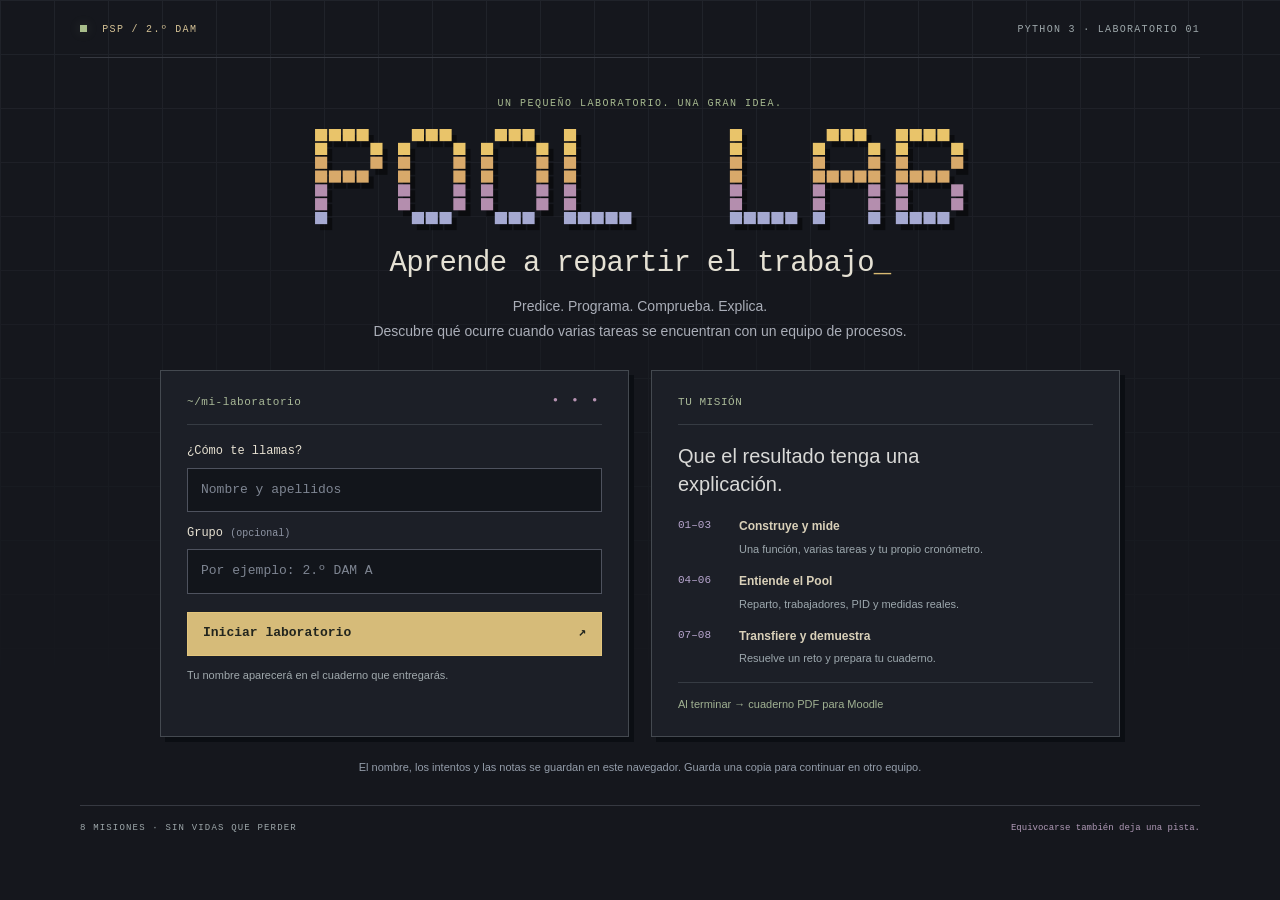
==== 2627/20261023/index.html @ 8b1fa67a "Añade Pool Lab: misiones, simulador de trabajadores y cuaderno de aprendizaje" ====
<!doctype html>
<html lang="es">
<head>
  <meta charset="utf-8">
  <meta name="viewport" content="width=device-width, initial-scale=1">
  <meta name="theme-color" content="#f3f2eb">
  <meta name="description" content="Aprende multiprocessing.Pool con ocho misiones: ejecuta Python, experimenta y comprueba tus resultados a tu ritmo.">
  <title>Pool Lab · Laboratorio de procesos</title>
  <link rel="icon" href="./favicon.svg" type="image/svg+xml">
  <link rel="stylesheet" href="./styles.css">
  <link rel="stylesheet" href="./classroom.css">
  <link rel="stylesheet" href="./pool-explainer.css">
</head>
<body>
  <a class="skip-link" href="#workspace">Saltar al laboratorio</a>
  <svg class="icon-definitions" aria-hidden="true" xmlns="http://www.w3.org/2000/svg"><defs>
    <symbol id="i-arrow" viewBox="0 0 24 24"><path d="M5 12h14m-6-6 6 6-6 6"/></symbol>
    <symbol id="i-check" viewBox="0 0 24 24"><path d="m5 12 4 4L19 6"/></symbol>
    <symbol id="i-copy" viewBox="0 0 24 24"><rect x="8" y="8" width="12" height="12" rx="2"/><path d="M15 8V4H4v11h4"/></symbol>
    <symbol id="i-download" viewBox="0 0 24 24"><path d="M12 3v12m-5-5 5 5 5-5M4 16v5h16v-5"/></symbol>
    <symbol id="i-spark" viewBox="0 0 24 24"><path d="m12 3 2.4 6.6L21 12l-6.6 2.4L12 21l-2.4-6.6L3 12l6.6-2.4Z"/></symbol>
    <symbol id="i-chat" viewBox="0 0 24 24"><path d="M20 15a3 3 0 0 1-3 3H8l-5 3V6a3 3 0 0 1 3-3h11a3 3 0 0 1 3 3Z"/><path d="M7 8h9M7 12h6"/></symbol>
    <symbol id="i-lock" viewBox="0 0 24 24"><rect x="5" y="10" width="14" height="11" rx="2"/><path d="M8 10V6a4 4 0 0 1 8 0v4m-4 5v2"/></symbol>
    <symbol id="i-hint" viewBox="0 0 24 24"><path d="M9 18h6m-5 3h4M8 14a6 6 0 1 1 8 0l-1 2H9Z"/></symbol>
    <symbol id="i-close" viewBox="0 0 24 24"><path d="m6 6 12 12M6 18 18 6"/></symbol>
    <symbol id="i-menu" viewBox="0 0 24 24"><path d="M4 6h16M4 12h16M4 18h16"/></symbol>
    <symbol id="i-play" viewBox="0 0 24 24"><path d="m8 4 12 8-12 8Z"/></symbol>
    <symbol id="i-terminal" viewBox="0 0 24 24"><path d="m4 6 6 6-6 6m9 0h7"/></symbol>
    <symbol id="i-award" viewBox="0 0 24 24"><circle cx="12" cy="8" r="5"/><path d="m8 12-2 9 6-3 6 3-2-9"/></symbol>
    <symbol id="i-book" viewBox="0 0 24 24"><path d="M12 5v16M3 3h5a4 4 0 0 1 4 4 4 4 0 0 1 4-4h5v16h-5a4 4 0 0 0-4 2 4 4 0 0 0-4-2H3Z"/></symbol>
  </defs></svg>


  <section class="welcome-screen" id="welcome-screen" aria-labelledby="welcome-title">
    <div class="welcome-grid" aria-hidden="true"></div>
    <div class="welcome-top"><span><i></i> PSP / 2.º DAM</span><span>PYTHON 3 · LABORATORIO 01</span></div>
    <main class="welcome-main">
      <p class="welcome-kicker">UN PEQUEÑO LABORATORIO. UNA GRAN IDEA.</p>
      <svg class="pixel-wordmark" viewBox="0 0 47 7" role="img" aria-label="Pool Lab"><rect x="0" y="0" width=".88" height=".88" fill="#e9c46a"/><rect x="1" y="0" width=".88" height=".88" fill="#e9c46a"/><rect x="2" y="0" width=".88" height=".88" fill="#e9c46a"/><rect x="3" y="0" width=".88" height=".88" fill="#e9c46a"/><rect x="0" y="1" width=".88" height=".88" fill="#e9c46a"/><rect x="4" y="1" width=".88" height=".88" fill="#e9c46a"/><rect x="0" y="2" width=".88" height=".88" fill="#d8a96a"/><rect x="4" y="2" width=".88" height=".88" fill="#d8a96a"/><rect x="0" y="3" width=".88" height=".88" fill="#d8a96a"/><rect x="1" y="3" width=".88" height=".88" fill="#d8a96a"/><rect x="2" y="3" width=".88" height=".88" fill="#d8a96a"/><rect x="3" y="3" width=".88" height=".88" fill="#d8a96a"/><rect x="0" y="4" width=".88" height=".88" fill="#b48eae"/><rect x="0" y="5" width=".88" height=".88" fill="#b48eae"/><rect x="0" y="6" width=".88" height=".88" fill="#a5a9d1"/><rect x="7" y="0" width=".88" height=".88" fill="#e9c46a"/><rect x="8" y="0" width=".88" height=".88" fill="#e9c46a"/><rect x="9" y="0" width=".88" height=".88" fill="#e9c46a"/><rect x="6" y="1" width=".88" height=".88" fill="#e9c46a"/><rect x="10" y="1" width=".88" height=".88" fill="#e9c46a"/><rect x="6" y="2" width=".88" height=".88" fill="#d8a96a"/><rect x="10" y="2" width=".88" height=".88" fill="#d8a96a"/><rect x="6" y="3" width=".88" height=".88" fill="#d8a96a"/><rect x="10" y="3" width=".88" height=".88" fill="#d8a96a"/><rect x="6" y="4" width=".88" height=".88" fill="#b48eae"/><rect x="10" y="4" width=".88" height=".88" fill="#b48eae"/><rect x="6" y="5" width=".88" height=".88" fill="#b48eae"/><rect x="10" y="5" width=".88" height=".88" fill="#b48eae"/><rect x="7" y="6" width=".88" height=".88" fill="#a5a9d1"/><rect x="8" y="6" width=".88" height=".88" fill="#a5a9d1"/><rect x="9" y="6" width=".88" height=".88" fill="#a5a9d1"/><rect x="13" y="0" width=".88" height=".88" fill="#e9c46a"/><rect x="14" y="0" width=".88" height=".88" fill="#e9c46a"/><rect x="15" y="0" width=".88" height=".88" fill="#e9c46a"/><rect x="12" y="1" width=".88" height=".88" fill="#e9c46a"/><rect x="16" y="1" width=".88" height=".88" fill="#e9c46a"/><rect x="12" y="2" width=".88" height=".88" fill="#d8a96a"/><rect x="16" y="2" width=".88" height=".88" fill="#d8a96a"/><rect x="12" y="3" width=".88" height=".88" fill="#d8a96a"/><rect x="16" y="3" width=".88" height=".88" fill="#d8a96a"/><rect x="12" y="4" width=".88" height=".88" fill="#b48eae"/><rect x="16" y="4" width=".88" height=".88" fill="#b48eae"/><rect x="12" y="5" width=".88" height=".88" fill="#b48eae"/><rect x="16" y="5" width=".88" height=".88" fill="#b48eae"/><rect x="13" y="6" width=".88" height=".88" fill="#a5a9d1"/><rect x="14" y="6" width=".88" height=".88" fill="#a5a9d1"/><rect x="15" y="6" width=".88" height=".88" fill="#a5a9d1"/><rect x="18" y="0" width=".88" height=".88" fill="#e9c46a"/><rect x="18" y="1" width=".88" height=".88" fill="#e9c46a"/><rect x="18" y="2" width=".88" height=".88" fill="#d8a96a"/><rect x="18" y="3" width=".88" height=".88" fill="#d8a96a"/><rect x="18" y="4" width=".88" height=".88" fill="#b48eae"/><rect x="18" y="5" width=".88" height=".88" fill="#b48eae"/><rect x="18" y="6" width=".88" height=".88" fill="#a5a9d1"/><rect x="19" y="6" width=".88" height=".88" fill="#a5a9d1"/><rect x="20" y="6" width=".88" height=".88" fill="#a5a9d1"/><rect x="21" y="6" width=".88" height=".88" fill="#a5a9d1"/><rect x="22" y="6" width=".88" height=".88" fill="#a5a9d1"/><rect x="30" y="0" width=".88" height=".88" fill="#e9c46a"/><rect x="30" y="1" width=".88" height=".88" fill="#e9c46a"/><rect x="30" y="2" width=".88" height=".88" fill="#d8a96a"/><rect x="30" y="3" width=".88" height=".88" fill="#d8a96a"/><rect x="30" y="4" width=".88" height=".88" fill="#b48eae"/><rect x="30" y="5" width=".88" height=".88" fill="#b48eae"/><rect x="30" y="6" width=".88" height=".88" fill="#a5a9d1"/><rect x="31" y="6" width=".88" height=".88" fill="#a5a9d1"/><rect x="32" y="6" width=".88" height=".88" fill="#a5a9d1"/><rect x="33" y="6" width=".88" height=".88" fill="#a5a9d1"/><rect x="34" y="6" width=".88" height=".88" fill="#a5a9d1"/><rect x="37" y="0" width=".88" height=".88" fill="#e9c46a"/><rect x="38" y="0" width=".88" height=".88" fill="#e9c46a"/><rect x="39" y="0" width=".88" height=".88" fill="#e9c46a"/><rect x="36" y="1" width=".88" height=".88" fill="#e9c46a"/><rect x="40" y="1" width=".88" height=".88" fill="#e9c46a"/><rect x="36" y="2" width=".88" height=".88" fill="#d8a96a"/><rect x="40" y="2" width=".88" height=".88" fill="#d8a96a"/><rect x="36" y="3" width=".88" height=".88" fill="#d8a96a"/><rect x="37" y="3" width=".88" height=".88" fill="#d8a96a"/><rect x="38" y="3" width=".88" height=".88" fill="#d8a96a"/><rect x="39" y="3" width=".88" height=".88" fill="#d8a96a"/><rect x="40" y="3" width=".88" height=".88" fill="#d8a96a"/><rect x="36" y="4" width=".88" height=".88" fill="#b48eae"/><rect x="40" y="4" width=".88" height=".88" fill="#b48eae"/><rect x="36" y="5" width=".88" height=".88" fill="#b48eae"/><rect x="40" y="5" width=".88" height=".88" fill="#b48eae"/><rect x="36" y="6" width=".88" height=".88" fill="#a5a9d1"/><rect x="40" y="6" width=".88" height=".88" fill="#a5a9d1"/><rect x="42" y="0" width=".88" height=".88" fill="#e9c46a"/><rect x="43" y="0" width=".88" height=".88" fill="#e9c46a"/><rect x="44" y="0" width=".88" height=".88" fill="#e9c46a"/><rect x="45" y="0" width=".88" height=".88" fill="#e9c46a"/><rect x="42" y="1" width=".88" height=".88" fill="#e9c46a"/><rect x="46" y="1" width=".88" height=".88" fill="#e9c46a"/><rect x="42" y="2" width=".88" height=".88" fill="#d8a96a"/><rect x="46" y="2" width=".88" height=".88" fill="#d8a96a"/><rect x="42" y="3" width=".88" height=".88" fill="#d8a96a"/><rect x="43" y="3" width=".88" height=".88" fill="#d8a96a"/><rect x="44" y="3" width=".88" height=".88" fill="#d8a96a"/><rect x="45" y="3" width=".88" height=".88" fill="#d8a96a"/><rect x="42" y="4" width=".88" height=".88" fill="#b48eae"/><rect x="46" y="4" width=".88" height=".88" fill="#b48eae"/><rect x="42" y="5" width=".88" height=".88" fill="#b48eae"/><rect x="46" y="5" width=".88" height=".88" fill="#b48eae"/><rect x="42" y="6" width=".88" height=".88" fill="#a5a9d1"/><rect x="43" y="6" width=".88" height=".88" fill="#a5a9d1"/><rect x="44" y="6" width=".88" height=".88" fill="#a5a9d1"/><rect x="45" y="6" width=".88" height=".88" fill="#a5a9d1"/></svg>
      <h1 id="welcome-title">Aprende a repartir el trabajo<span class="terminal-cursor" aria-hidden="true">_</span></h1>
      <p class="welcome-lead">Predice. Programa. Comprueba. Explica.<br>Descubre qué ocurre cuando varias tareas se encuentran con un equipo de procesos.</p>
      <div class="welcome-panels">
        <form id="welcome-form" class="welcome-form">
          <div class="terminal-title"><span>~/mi-laboratorio</span><span aria-hidden="true">● ● ●</span></div>
          <label for="student-name">¿Cómo te llamas?</label><input id="student-name" name="student-name" autocomplete="name" maxlength="80" required placeholder="Nombre y apellidos">
          <label for="student-group">Grupo <span>(opcional)</span></label><input id="student-group" maxlength="80" placeholder="Por ejemplo: 2.º DAM A">
          <button type="submit" class="start-button" id="start-button">Iniciar laboratorio <span aria-hidden="true">↗</span></button>
          <p class="welcome-status" id="welcome-status">Tu nombre aparecerá en el cuaderno que entregarás.</p>
          <button type="button" id="new-student-button" class="welcome-new" hidden>Otro alumno / nuevo cuaderno</button>
        </form>
        <div class="welcome-route">
          <span class="terminal-title">TU MISIÓN</span>
          <h2>Que el resultado tenga una explicación.</h2>
          <ol><li><span>01–03</span><strong>Construye y mide</strong><p>Una función, varias tareas y tu propio cronómetro.</p></li><li><span>04–06</span><strong>Entiende el Pool</strong><p>Reparto, trabajadores, PID y medidas reales.</p></li><li><span>07–08</span><strong>Transfiere y demuestra</strong><p>Resuelve un reto y prepara tu cuaderno.</p></li></ol>
          <p class="welcome-deliverable">Al terminar → <strong>cuaderno PDF para Moodle</strong></p>
        </div>
      </div>
      <p class="welcome-privacy">El nombre, los intentos y las notas se guardan en este navegador. Guarda una copia para continuar en otro equipo.</p>
    </main>
    <footer class="welcome-footer"><span>8 MISIONES · SIN VIDAS QUE PERDER</span><span>Equivocarse también deja una pista.</span></footer>
  </section>
  <div id="lab-app" hidden>
  <header class="topbar">
    <div class="brand-row">
      <button class="icon-button mobile-menu" id="map-toggle" aria-label="Abrir mapa de misiones" aria-expanded="false" aria-controls="sidebar"><svg class="icon"><use href="#i-menu"/></svg></button>
      <a class="brand" href="./" aria-label="Pool Lab, inicio"><span class="brand-mark">p<span>:</span></span><span>pool<span class="brand-light">lab</span><span class="brand-dot">.</span></span></a>
      <span class="brand-divider"></span><span class="brand-tagline">APRENDE HACIENDO</span>
    </div>
    <nav class="header-actions" aria-label="Herramientas del laboratorio">
      <button class="text-button" id="how-button" aria-label="Cómo jugar"><svg class="icon"><use href="#i-book"/></svg><span>Cómo jugar</span></button>
      <button class="text-button" id="progress-button" aria-label="Mi progreso"><svg class="icon"><use href="#i-award"/></svg><span>Mi progreso</span></button>
      <button class="button button-dark button-small" id="notebook-button"><svg class="icon"><use href="#i-book"/></svg><span>Mi cuaderno</span></button>
      <button class="text-button mentor-header" id="mentor-button" aria-label="Revisar con ChatGPT"><svg class="icon"><use href="#i-chat"/></svg><span>Revisar con ChatGPT</span></button>
    </nav>
  </header>

  <button id="map-scrim" class="map-scrim" aria-label="Cerrar mapa de misiones" hidden></button>
  <div class="app-layout">
    <aside class="sidebar" id="sidebar" aria-label="Tu recorrido">
      <div class="learner-card">
        <div class="learner-icon" aria-hidden="true"><span>&gt;_</span><i></i></div>
        <div><span class="eyebrow">TU RANGO</span><strong id="rank-label">Explorador</strong></div>
        <span class="level-number" id="level-label">01</span>
      </div>
      <button class="learner-name" id="profile-button" title="Volver a la portada"><span id="learner-name">Mi cuaderno</span><span aria-hidden="true">↗</span></button>
      <div class="route-heading"><span>EL RECORRIDO</span><span id="route-count">0 / 8</span></div>
      <nav id="mission-map" class="mission-map" aria-label="Misiones de Python"></nav>
      <div class="sidebar-bottom">
        <div class="xp-line"><span><svg class="icon"><use href="#i-spark"/></svg> Tu experiencia</span><strong id="xp-label">0 XP</strong></div>
        <div class="progress-track" role="progressbar" aria-label="Progreso de las misiones" aria-valuemin="0" aria-valuemax="8" aria-valuenow="0" id="overall-progress"><span id="overall-fill"></span></div>
        <p class="save-label" id="save-label"><span class="status-dot"></span>Guardado en este navegador</p>
        <button class="resource-link" id="sidebar-notebook"><svg class="icon"><use href="#i-download"/></svg>Preparar mi entrega</button>
      </div>
    </aside>

    <main id="workspace" class="workspace">
      <div class="breadcrumb"><span>PYTHON</span><span>/</span><span>Multiprocessing.Pool</span><span class="breadcrumb-right"><span class="status-dot"></span>Cuaderno de aprendizaje</span></div>
      <section class="mission-hero" aria-labelledby="mission-title">
        <div class="hero-copy">
          <div class="mission-meta"><span class="mission-pill" id="mission-number">MISIÓN 01 / 08</span><span class="time-label" id="mission-time">8–12 min</span><span class="xp-pill">+100 XP</span></div>
          <h1 id="mission-title">La primera señal<span class="title-dot">.</span></h1>
          <p id="mission-narrative">Empieza con un cálculo pequeño. Ejecútalo, cambia una cosa y descubre qué ocurre.</p>
        </div>
        <div class="hero-art" aria-hidden="true">
          <div class="art-caption">UNA TAREA. MUCHAS POSIBILIDADES.</div>
          <svg viewBox="0 0 240 132" fill="none"><path d="M79 65h31v-30h34M110 65v36h34" stroke="#a7b3a2" stroke-width="2" stroke-dasharray="4 4"/><rect x="16" y="37" width="64" height="58" rx="13" fill="#1c2c28"/><path d="m35 57 9 9-9 9m15 0h12" stroke="#d7ed8d" stroke-width="3" stroke-linecap="round" stroke-linejoin="round"/><rect x="144" y="11" width="76" height="47" rx="11" fill="#eef4d8" stroke="#b9c797"/><rect x="144" y="78" width="76" height="47" rx="11" fill="#eae6f4" stroke="#c4b8db"/><circle cx="162" cy="35" r="5" fill="#97ac53"/><path d="M175 30h28m-28 10h19" stroke="#768458" stroke-width="3" stroke-linecap="round"/><circle cx="162" cy="102" r="5" fill="#9579bc"/><path d="M175 97h28m-28 10h19" stroke="#9b86b8" stroke-width="3" stroke-linecap="round"/><circle class="signal-dot" cx="109" cy="65" r="4" fill="#597247"/></svg>
          <span class="art-label">OBSERVA → EXPERIMENTA → COMPRENDE</span>
        </div>
      </section>

      <div class="mission-objective"><span class="objective-icon"><svg class="icon"><use href="#i-spark"/></svg></span><p><strong>Tu objetivo</strong><span id="mission-goal"></span></p><a href="#check-station" class="jump-link">Ir a la prueba <svg class="icon"><use href="#i-arrow"/></svg></a></div>

      <div class="workspace-grid">
        <section class="lesson-column" aria-label="Instrucciones y código">
          <div class="section-title"><span class="step-marker">01</span><h2>Entiende y ejecuta</h2><span class="section-kicker">EN TU ORDENADOR</span></div>
          <section class="prediction-card" aria-labelledby="prediction-label"><div class="prediction-heading"><span class="eyebrow">ANTES DE EJECUTAR</span><span id="prediction-status">Tu primera hipótesis</span></div><label for="prediction-input" id="prediction-label"></label><textarea id="prediction-input" maxlength="5000" rows="2" placeholder="Creo que ocurrirá… porque…"></textarea><button class="button button-outline" id="prediction-button">Guardar mi predicción</button><p>Una frase basta. Después podrás contrastarla con lo que observes.</p></section>
          <details class="concept-card" id="concept-card"><summary><svg class="icon"><use href="#i-book"/></svg>Tres ideas para orientarte<span class="details-plus">+</span></summary><div id="concepts" class="concepts"></div></details>
          <section id="pool-lesson" class="pool-lesson" hidden></section>
          <div id="pool-explainer" hidden></div>
          <ol id="walkthrough" class="walkthrough"></ol>
          <section id="code-challenge" class="code-challenge" hidden></section>
          <div class="code-panel" id="starter-code-panel">
            <div class="code-toolbar"><span class="file-label"><span class="python-dot"></span><span id="code-filename">01_funcion.py</span></span><div class="code-actions"><button id="download-code" title="Descargar archivo Python" aria-label="Descargar archivo Python"><svg class="icon"><use href="#i-download"/></svg></button><button id="copy-code"><svg class="icon"><use href="#i-copy"/></svg><span>Copiar</span></button></div></div>
            <pre class="code-pre" tabindex="0" aria-label="Código de partida en Python"><code id="mission-code"></code></pre>
            <div class="code-footer"><span class="code-status"></span>Python 3<span>·</span>Archivo completo<span class="code-foot-right">.py</span></div>
          </div>
          <div class="command-bar"><div><span class="eyebrow">EJECUTA EN TU TERMINAL</span><code id="run-command">python 01_funcion.py</code></div><button class="icon-button" id="copy-command" aria-label="Copiar comando"><svg class="icon"><use href="#i-copy"/></svg></button></div>
          <p class="command-help">También puedes usar <code>py</code> o <code>python3</code>, según tu instalación. <button id="setup-button" class="inline-button">Preparar mi equipo</button></p>

          <section class="experiment-card" id="experiment-card">
            <div class="experiment-heading"><span class="step-marker lavender">02</span><h2>Ahora cambia una cosa</h2><span class="mini-tag">EXPERIMENTO</span></div>
            <p id="experiment-prompt"></p><pre><code id="experiment-change"></code></pre>
            <p class="experiment-foot">Antes de ejecutar, piensa: ¿qué esperas que cambie?</p>
            <button class="text-button experiment-action" id="try-experiment">Comprobar mi experimento <svg class="icon"><use href="#i-arrow"/></svg></button>
          </section>
          <section class="hint-card" aria-label="Ayuda progresiva"><div class="hint-heading"><span><svg class="icon"><use href="#i-hint"/></svg>¿Necesitas una pista?</span><button class="inline-button" id="hint-button">Abrir pista 1 de 3</button></div><ol id="hint-list" class="hint-list" hidden></ol><p class="hint-foot">Las pistas forman parte del juego. No restan puntos.</p></section>
          <details class="own-code-card" id="own-code-card"><summary><svg class="icon"><use href="#i-terminal"/></svg>Mi código ejecutado <span id="own-code-requirement">opcional</span></summary><label for="actual-code-input">Pega tu programa tal como lo has ejecutado</label><textarea id="actual-code-input" maxlength="50000" rows="10" spellcheck="false" placeholder="Tu archivo .py…"></textarea><p>Se incluirá en el cuaderno. La web comprueba las salidas; tu profesor revisará el código y la explicación.</p></details>
        </section>

        <aside class="check-column" aria-label="Comprobación de tus resultados">
          <section class="checker-card" id="check-station" aria-labelledby="check-title">
            <div class="checker-heading"><div class="section-title"><span class="step-marker dark">03</span><h2 id="check-title">Ponlo a prueba</h2></div><span class="terminal-sticker"><svg class="icon"><use href="#i-terminal"/></svg></span></div>
            <p class="checker-intro">Tu código corre en tu equipo.<br>Aquí comprobamos lo que ha pasado.</p>
            <div class="trial-tabs" role="tablist" aria-label="Prueba que quieres comprobar"><button id="trial-base" role="tab" aria-selected="true" aria-controls="trial-panel" class="active" data-trial="base"><span class="trial-status" id="status-base">1</span>Prueba inicial</button><button id="trial-variant" role="tab" aria-selected="false" aria-controls="trial-panel" data-trial="variant"><span class="trial-status" id="status-variant">2</span>Experimento</button></div>
            <div id="trial-panel" role="tabpanel" aria-labelledby="trial-base">
              <p class="trial-prompt" id="trial-prompt"></p>
              <label class="field-label" for="output-input">Salida de tu terminal</label>
              <div class="output-wrap"><span class="output-chevron" aria-hidden="true">&gt;_</span><textarea id="output-input" spellcheck="false" maxlength="50000" placeholder="Pega aquí lo que ha impreso Python…" rows="5" aria-describedby="output-help"></textarea></div>
              <p class="field-help" id="output-help">Pega la salida, no el código. Puedes incluir la terminal completa.</p>
              <button class="button button-lime check-button" id="check-button"><span>Comprobar resultado</span><svg class="icon"><use href="#i-arrow"/></svg></button>
              <div id="output-feedback" class="feedback" aria-live="polite" hidden></div>
              <div id="measurements" class="measurements" hidden></div>
              <details class="attempt-history" id="output-history" hidden><summary>Mis comprobaciones anteriores <span id="output-history-count"></span></summary><div id="output-history-content"></div></details>
            </div>
            <div class="check-microcopy"><svg class="icon"><use href="#i-lock"/></svg>Tus respuestas se quedan en este navegador.</div>
          </section>

          <section class="reflection-card" aria-labelledby="reflection-title">
            <div class="reflection-heading"><svg class="icon"><use href="#i-spark"/></svg><h2 id="reflection-title">Que se te quede la idea</h2></div>
            <p id="reflection-question"></p><fieldset id="reflection-options"><legend class="sr-only">Elige tu explicación</legend></fieldset>
            <button class="button button-outline idea-button" id="idea-button">Comprobar mi idea</button>
            <div id="idea-feedback" class="feedback" aria-live="polite" hidden></div>
            <details class="attempt-history" id="idea-history" hidden><summary>Mis respuestas y correcciones <span id="idea-history-count"></span></summary><div id="idea-history-content"></div></details>
            <section class="evidence-notes"><label for="notes-input">Mi descubrimiento</label><p id="evidence-prompt"></p><textarea id="notes-input" maxlength="5000" placeholder="He cambiado… He observado… Esto me hace pensar que…" rows="4"></textarea><small>Tu explicación queda en el cuaderno para que el profesor pueda revisarla.</small></section>
          </section>
          <div class="mission-completion" id="completion-card" hidden><div class="completion-icon"><svg class="icon"><use href="#i-check"/></svg></div><div><strong>Misión superada</strong><span>+100 XP · Un paso más</span></div><svg class="icon completion-spark"><use href="#i-spark"/></svg><p id="completion-takeaway"></p></div>
          <button class="button button-dark next-button" id="next-button" disabled><span>Completa las dos pruebas y la idea</span><svg class="icon"><use href="#i-lock"/></svg></button>
          <button class="help-with-chat" id="mission-mentor-button"><svg class="icon"><use href="#i-chat"/></svg>¿Algo no encaja? Lo revisamos en el chat.</button>
        </aside>
      </div>
      <footer class="workspace-footer"><span>Pequeños experimentos. Grandes conexiones.</span><button class="inline-button" id="resources-button">Material y referencias</button><span class="footer-code">&lt;/&gt; POOL LAB</span></footer>
    </main>
  </div>
  </div>
  <dialog id="app-dialog" aria-labelledby="dialog-title"><div class="dialog-top"><span class="eyebrow">POOL LAB</span><button class="icon-button" id="close-dialog" aria-label="Cerrar ventana"><svg class="icon"><use href="#i-close"/></svg></button></div><div id="dialog-content"></div></dialog>
  <div class="toast" id="toast" role="status" hidden></div>
  <div class="celebration" id="celebration" aria-hidden="true"></div>
  <noscript>Activa JavaScript para iniciar el laboratorio, guardar tu cuaderno y comprobar tus resultados.</noscript>
  <script src="./vendor/pdf-lib.min.js" defer></script>
  <script type="module" src="./app.js"></script>
</body>
</html>
---- 2627/20261023/styles.css ----
:root {
  color-scheme: light;
  --paper: #f3f2eb;
  --surface: #fffefa;
  --white: #ffffff;
  --ink: #1c2c28;
  --muted: #607067;
  --line: #dcded4;
  --line-soft: #e8e9e1;
  --lime: #d7ed8d;
  --lime-light: #f0f5df;
  --lavender: #ede8f5;
  --purple: #675582;
  --terminal: #1d2a28;
  --terminal-top: #253330;
  --radius: 16px;
  --shadow: 0 4px 20px rgba(34, 48, 39, .035);
  --sans: Inter, ui-sans-serif, -apple-system, BlinkMacSystemFont, "Segoe UI", sans-serif;
  --mono: "SFMono-Regular", Consolas, "Liberation Mono", monospace;
}

*, *::before, *::after { box-sizing: border-box; }
html { scroll-behavior: auto; scroll-padding-top: 96px; }
body { margin: 0; background: var(--paper); color: var(--ink); font-family: var(--sans); font-size: 14px; line-height: 1.55; -webkit-font-smoothing: antialiased; }
button, input, textarea, select { font: inherit; }
button, a, input, textarea, summary { -webkit-tap-highlight-color: transparent; }
button { color: inherit; cursor: pointer; }
button:disabled { cursor: not-allowed; }
a { color: inherit; }
button, input, textarea { border-radius: 0; }
button:focus-visible, a:focus-visible, input:focus-visible, textarea:focus-visible, summary:focus-visible, pre:focus-visible { outline: 3px solid #4b6948; outline-offset: 3px; }
button { transition: background-color .16s ease, border-color .16s ease, color .16s ease, box-shadow .16s ease, transform .16s ease; }
h1, h2, h3, p { margin-top: 0; }
h1, h2, h3 { line-height: 1.25; }
button svg, a svg { flex: 0 0 auto; }
fieldset { min-width: 0; margin: 0; padding: 0; border: 0; }
code, pre { font-family: var(--mono); }
code { font-size: .92em; }
textarea { display: block; width: 100%; resize: vertical; }
::selection { background: #d7ed8d; color: #1c2c28; }
[hidden] { display: none !important; }
.sr-only { position: absolute; width: 1px; height: 1px; padding: 0; margin: -1px; overflow: hidden; clip: rect(0, 0, 0, 0); white-space: nowrap; border: 0; }
.icon-definitions { position: absolute; width: 0; height: 0; overflow: hidden; pointer-events: none; }
.icon { display: inline-block; width: 19px; height: 19px; fill: none; stroke: currentColor; stroke-width: 1.7; stroke-linecap: round; stroke-linejoin: round; vertical-align: middle; }
.skip-link { position: fixed; top: -70px; left: 16px; z-index: 100; padding: 12px 18px; border-radius: 8px; color: white; background: var(--ink); }
.skip-link:focus { top: 12px; }
.eyebrow { display: block; font-size: 10px; font-weight: 750; letter-spacing: .13em; line-height: 1.6; color: var(--muted); }
.status-dot { display: inline-block; width: 6px; height: 6px; border-radius: 50%; background: #829a61; flex: 0 0 auto; }

/* The persistent frame */
.topbar { position: sticky; top: 0; z-index: 50; display: flex; align-items: center; justify-content: space-between; gap: 20px; height: 72px; padding: 0 30px 0 25px; background: rgba(255, 254, 250, .96); border-bottom: 1px solid var(--line); }
.brand-row, .brand, .header-actions { display: flex; align-items: center; }
.brand-row { gap: 20px; min-width: 0; }
.brand { gap: 10px; text-decoration: none; font-size: 24px; font-weight: 800; letter-spacing: -1.2px; line-height: 1; }
.brand-mark { display: flex; align-items: center; justify-content: center; width: 34px; height: 34px; border-radius: 10px; color: var(--lime); background: var(--ink); font-family: var(--mono); font-size: 25px; font-weight: 600; letter-spacing: -2px; }
.brand-mark > span { font-size: 21px; margin-left: 1px; }
.brand-light { font-weight: 450; }
.brand-dot { color: #789445; }
.brand-divider { height: 23px; width: 1px; background: var(--line); }
.brand-tagline { font-size: 10px; font-weight: 700; letter-spacing: .15em; color: var(--muted); white-space: nowrap; }
.header-actions { gap: 20px; }
.text-button { display: inline-flex; align-items: center; justify-content: center; gap: 7px; padding: 5px 0; border: 0; background: transparent; font-size: 12px; font-weight: 600; text-decoration: none; }
.text-button:hover { color: #496b34; }
.text-button .icon { width: 17px; height: 17px; }
.button { display: inline-flex; align-items: center; justify-content: center; gap: 9px; min-height: 44px; padding: 12px 18px; border: 1px solid transparent; border-radius: 9px; font-size: 13px; line-height: 1.3; font-weight: 650; text-decoration: none; }
.button-small { min-height: 38px; padding: 9px 13px; font-size: 12px; }
.button-dark { background: var(--ink); color: #fffefa; }
.button-dark:hover:not(:disabled) { background: #31483c; box-shadow: 0 3px 9px rgba(28, 44, 40, .1); }
.button-lime { color: var(--ink); background: var(--lime); border-color: var(--lime); }
.button-lime:hover:not(:disabled) { background: #c9e178; border-color: #c9e178; }
.button-outline { color: var(--ink); background: transparent; border-color: #cbd1c6; }
.button-outline:hover:not(:disabled) { background: var(--lime-light); border-color: #a6b38c; }
.button:disabled { color: #657166; background: #e3e7de; border-color: #dce0d6; box-shadow: none; }
.icon-button { display: inline-flex; align-items: center; justify-content: center; width: 36px; height: 36px; padding: 7px; border: 1px solid transparent; border-radius: 8px; background: transparent; }
.icon-button:hover { background: #e9ede1; }
.inline-button { padding: 0; border: 0; background: none; color: #42613c; text-decoration: underline; text-decoration-thickness: 1px; text-underline-offset: 3px; font-size: inherit; font-weight: 600; }
.inline-button:hover { color: #1c3f22; }
.mobile-menu { display: none; }
.app-layout { display: grid; grid-template-columns: 224px minmax(0, 1fr); align-items: start; max-width: 1800px; margin: 0 auto; }
.sidebar { position: sticky; top: 72px; display: flex; flex-direction: column; align-self: start; min-height: calc(100vh - 72px); max-height: calc(100vh - 72px); padding: 25px 17px 21px; border-right: 1px solid var(--line); overflow-y: auto; overscroll-behavior: contain; background: #f9f9f2; scrollbar-width: thin; }
.learner-card { display: flex; align-items: center; gap: 10px; padding: 0 5px 25px; }
.learner-icon { display: grid; place-items: center; position: relative; width: 36px; height: 38px; border: 1px solid #d4d9c6; border-radius: 11px; background: #e8eddd; font-family: var(--mono); font-size: 14px; font-weight: 700; }
.learner-icon i { position: absolute; right: -2px; bottom: -2px; width: 9px; height: 9px; border: 2px solid #f9f9f2; border-radius: 50%; background: #78964d; }
.learner-card .eyebrow { font-size: 9px; letter-spacing: .1em; }
.learner-card strong { display: block; font-size: 13px; font-weight: 650; }
.level-number { margin-left: auto; font-family: var(--mono); font-size: 12px; color: #76816e; }
.route-heading { display: flex; justify-content: space-between; gap: 10px; padding: 0 7px 13px; font-size: 9px; font-weight: 700; letter-spacing: .13em; color: var(--muted); }
.route-heading > span:last-child { font-family: var(--mono); letter-spacing: .02em; }
.mission-map { display: flex; flex-direction: column; gap: 4px; }
.mission-item { position: relative; display: flex; align-items: center; gap: 10px; width: 100%; min-height: 59px; padding: 9px 8px; border: 1px solid transparent; border-radius: 10px; background: transparent; text-align: left; }
.mission-node { display: grid; place-items: center; flex: 0 0 auto; width: 30px; height: 30px; border: 1px solid #d1d8c9; border-radius: 9px; background: #f9f9f2; color: #5d6c5f; font-family: var(--mono); font-size: 11px; font-weight: 600; }
.mission-node .icon { width: 15px; height: 15px; }
.mission-item-copy { display: block; flex: 1; min-width: 0; }
.mission-item-copy strong { display: block; font-size: 12px; font-weight: 600; line-height: 1.3; }
.mission-item-copy small { display: block; margin-top: 4px; color: var(--muted); font-size: 10px; line-height: 1.25; }
.mission-item .nav-status { width: 13px; height: 13px; flex: 0 0 auto; color: #7b866e; }
.mission-item.current { border-color: #d7e0bd; background: #eaf1d7; }
.mission-item.current .mission-node { color: var(--lime); background: var(--ink); border-color: var(--ink); }
.mission-item.current .mission-item-copy strong { font-weight: 750; }
.mission-item.completed .mission-node { color: #456537; background: #e6edda; border-color: #c4d3ae; }
.mission-item.locked { color: #657266; cursor: not-allowed; }
.mission-item.locked .mission-node { background: transparent; color: #77816f; border-color: #e0e4d9; }
.mission-item:hover:not(.locked):not(.current) { background: #edf0e5; }
.sidebar-bottom { margin-top: auto; padding: 29px 7px 0; }
.xp-line { display: flex; align-items: center; justify-content: space-between; gap: 8px; font-size: 11px; }
.xp-line > span { display: inline-flex; align-items: center; gap: 5px; color: #5e6a5c; }
.xp-line .icon { width: 14px; height: 14px; }
.xp-line strong { font-family: var(--mono); font-size: 11px; white-space: nowrap; }
.progress-track { height: 5px; margin-top: 12px; overflow: hidden; border-radius: 999px; background: #e0e4d7; }
.progress-track > span { display: block; height: 100%; width: 0; background: #8eab54; border-radius: inherit; transition: width .35s ease; }
.save-label { display: flex; align-items: center; gap: 6px; margin: 12px 0 20px; color: #687464; font-size: 9px; }
.save-label .status-dot { width: 4px; height: 4px; }
.resource-link { display: flex; align-items: center; gap: 7px; padding-top: 17px; border-top: 1px solid var(--line); font-size: 10px; font-weight: 600; text-decoration: none; color: #52644b; }
.resource-link .icon { width: 14px; height: 14px; }
.resource-link:hover { text-decoration: underline; text-underline-offset: 3px; }
.map-scrim { display: none; }

/* Mission overview */
.workspace { min-width: 0; padding: 26px 32px 0; max-width: 1450px; width: 100%; margin: 0 auto; }
.breadcrumb { display: flex; align-items: center; gap: 10px; margin-bottom: 25px; color: #6e786c; font-size: 10px; }
.breadcrumb > span:first-child { font-weight: 700; font-size: 9px; letter-spacing: .12em; }
.breadcrumb > span:nth-child(2) { color: #a4aba0; }
.breadcrumb-right { display: inline-flex; align-items: center; gap: 7px; margin-left: auto; font-size: 10px; }
.mission-hero { display: flex; align-items: center; justify-content: space-between; gap: 22px; min-height: 155px; padding-bottom: 26px; }
.hero-copy { max-width: 660px; min-width: 0; }
.mission-meta { display: flex; align-items: center; flex-wrap: wrap; gap: 12px; margin-bottom: 14px; }
.mission-pill { display: inline-flex; align-items: center; padding: 4px 8px; border: 1px solid #d4dbc6; border-radius: 5px; color: #536547; background: #eaf0dd; font-family: var(--mono); font-size: 9px; font-weight: 600; letter-spacing: .05em; }
.time-label { color: #74806e; font-size: 10px; }
.xp-pill { color: #57723b; font-family: var(--mono); font-size: 10px; font-weight: 600; }
.mission-hero h1 { margin: 0 0 12px; font-size: clamp(35px, 3.2vw, 46px); font-weight: 720; line-height: 1.08; letter-spacing: -1.9px; }
.title-dot { color: #89a04e; }
.hero-copy > p { margin: 0; max-width: 610px; font-size: 13px; color: #687265; line-height: 1.7; }
.hero-art { flex: 0 0 218px; width: 218px; padding: 0 1px; text-align: center; }
.hero-art > svg { display: block; width: 100%; height: 120px; }
.art-caption, .art-label { display: block; font-family: var(--mono); font-size: 7px; font-weight: 500; letter-spacing: .12em; color: #849078; }
.art-label { margin-top: 2px; font-size: 6.5px; letter-spacing: .1em; }
.mission-objective { display: flex; align-items: center; gap: 12px; min-height: 65px; margin: 0 0 27px; padding: 13px 17px; border: 1px solid var(--line); border-radius: 12px; background: #fcfcf5; }
.objective-icon { display: grid; place-items: center; flex: 0 0 auto; width: 32px; height: 32px; border-radius: 9px; background: var(--lime-light); color: #6b8541; }
.objective-icon .icon { width: 18px; height: 18px; }
.mission-objective p { margin: 0; flex: 1; font-size: 12px; line-height: 1.5; }
.mission-objective strong { margin-right: 9px; font-weight: 700; }
.mission-objective p > span { color: #64725e; }
.jump-link { display: inline-flex; align-items: center; gap: 7px; flex: 0 0 auto; color: #526447; font-size: 10px; font-weight: 600; text-decoration: none; white-space: nowrap; }
.jump-link .icon { width: 14px; height: 14px; }
.jump-link:hover { text-decoration: underline; text-underline-offset: 3px; }

/* Lesson and code */
.workspace-grid { display: grid; grid-template-columns: minmax(0, 1.45fr) minmax(0, .95fr); gap: 25px; align-items: start; }
.lesson-column, .check-column { min-width: 0; }
.section-title { display: flex; align-items: center; gap: 9px; min-width: 0; }
.lesson-column > .section-title { margin-bottom: 17px; }
.section-title h2, .experiment-heading h2 { margin: 0; font-size: 16px; font-weight: 650; letter-spacing: -.3px; }
.step-marker { display: inline-flex; align-items: center; justify-content: center; flex: 0 0 auto; width: 25px; height: 25px; border-radius: 7px; color: #596d44; background: #e8eedb; font-family: var(--mono); font-size: 10px; font-weight: 600; }
.step-marker.dark { color: var(--lime); background: var(--ink); }
.step-marker.lavender { color: #77628d; background: #e2d9ed; }
.section-kicker { margin-left: auto; color: #87907f; font-size: 8px; font-weight: 650; letter-spacing: .1em; white-space: nowrap; }
.concept-card { margin-bottom: 16px; overflow: hidden; border: 1px solid var(--line); border-radius: 10px; background: #f8f9f1; }
.concept-card > summary { display: flex; align-items: center; gap: 8px; padding: 12px 14px; font-size: 11px; font-weight: 600; cursor: pointer; list-style: none; }
.concept-card > summary::-webkit-details-marker, .notes-details > summary::-webkit-details-marker { display: none; }
.concept-card > summary > .icon { width: 15px; height: 15px; color: #788766; }
.details-plus { margin-left: auto; color: #7c8c6b; font-size: 18px; font-weight: 400; line-height: 1; transition: transform .18s ease; }
.concept-card[open] .details-plus { transform: rotate(45deg); }
.concepts { display: grid; gap: 13px; padding: 2px 14px 15px; }
.concepts > div, .concepts > article { padding-top: 12px; border-top: 1px solid var(--line-soft); }
.concepts strong, .concepts h3 { display: block; margin: 0 0 3px; font-size: 12px; font-weight: 650; }
.concepts p { margin: 0; font-size: 12px; color: #63705f; line-height: 1.65; }
.walkthrough { counter-reset: instruction; display: grid; gap: 9px; margin: 0 0 19px; padding: 0; list-style: none; }
.walkthrough > li { position: relative; padding-left: 23px; color: #606f62; font-size: 11px; line-height: 1.6; counter-increment: instruction; }
.walkthrough > li::before { content: counter(instruction); display: grid; place-items: center; position: absolute; top: 2px; left: 0; width: 15px; height: 15px; border: 1px solid #d4dccc; border-radius: 50%; color: #6a7c5c; font-family: var(--mono); font-size: 8px; font-weight: 600; }
.code-panel { overflow: hidden; border: 1px solid #2d3d35; border-radius: 12px; background: var(--terminal); box-shadow: 0 7px 18px rgba(29, 42, 40, .06); }
.code-toolbar { display: flex; align-items: center; justify-content: space-between; gap: 12px; min-height: 43px; padding: 0 14px 0 17px; border-bottom: 1px solid #3a483d; background: var(--terminal-top); }
.file-label { display: inline-flex; align-items: center; gap: 8px; min-width: 0; font-family: var(--mono); font-size: 10px; color: #d2dbca; }
.python-dot { width: 7px; height: 7px; flex: 0 0 auto; border-radius: 2px; background: #c9d17c; }
.code-actions { display: flex; align-items: center; gap: 11px; }
.code-actions > button { display: inline-flex; align-items: center; justify-content: center; gap: 5px; min-width: 28px; height: 30px; padding: 4px; border: 0; border-radius: 5px; color: #b6c3af; background: transparent; font-size: 9px; }
.code-actions > button:hover { background: #3b4a3d; color: #edf6dc; }
.code-actions > button:focus-visible { outline-color: var(--lime); }
.code-actions .icon { width: 14px; height: 14px; }
.code-pre { max-height: 420px; overflow: auto; margin: 0; padding: 18px 19px 22px; color: #e2e9dc; font-size: 13px; line-height: 1.75; tab-size: 4; scrollbar-width: thin; scrollbar-color: #52624f var(--terminal); }
.code-pre code { display: block; min-width: max-content; font-size: inherit; white-space: pre; }
.tok-comment { color: #91a58d; font-style: italic; }
.tok-string { color: #dce5a3; }
.tok-number { color: #d5bc8b; }
.tok-keyword { color: #c6b3e0; }
.tok-built { color: #8fc9b7; }
.code-footer { display: flex; align-items: center; gap: 8px; min-height: 29px; padding: 5px 17px; border-top: 1px solid #334138; color: #95a58a; background: #223028; font-family: var(--mono); font-size: 8px; }
.code-status { width: 4px; height: 4px; border-radius: 50%; background: #a2bd71; }
.code-foot-right { margin-left: auto; opacity: .8; }
.command-bar { display: flex; align-items: center; justify-content: space-between; gap: 16px; margin-top: 12px; padding: 11px 13px; border: 1px solid #d9dfd0; border-radius: 9px; background: #e9ede1; }
.command-bar > div { min-width: 0; }
.command-bar .eyebrow { margin-bottom: 4px; font-size: 8px; color: #78856a; }
.command-bar code { display: block; color: #3c5336; font-size: 11px; overflow-wrap: anywhere; }
.command-bar .icon-button { width: 30px; height: 30px; color: #6f805f; }
.command-bar .icon { width: 15px; height: 15px; }
.command-help { margin: 9px 0 22px; color: #778170; font-size: 10px; line-height: 1.7; }
.command-help code { font-size: 10px; }
.command-help .inline-button { white-space: nowrap; font-weight: 550; }
.experiment-card { padding: 18px; margin-top: 20px; border: 1px solid #dcd4e7; border-radius: 12px; background: #eeebf4; }
.experiment-heading { display: flex; align-items: center; gap: 9px; margin-bottom: 13px; }
.experiment-heading h2 { font-size: 14px; color: #5b4a71; }
.mini-tag { margin-left: auto; color: #8c7b9d; font-size: 7px; font-weight: 700; letter-spacing: .1em; }
.experiment-card > p { margin: 0 0 12px; color: #78668a; font-size: 11px; line-height: 1.7; }
.experiment-card > pre { margin: 0 0 11px; padding: 11px 12px; overflow-x: auto; border: 1px solid #dfd6e9; border-radius: 7px; color: #655075; background: rgba(255,255,255,.42); font-size: 11px; }
.experiment-card .experiment-foot { margin-bottom: 9px; color: #8b7c98; font-size: 10px; }
.experiment-action { gap: 7px; color: #6c5483; font-size: 10px; }
.experiment-action:hover { color: #48315f; }
.hint-card { margin-top: 15px; padding: 15px 3px; }
.hint-heading { display: flex; align-items: center; justify-content: space-between; flex-wrap: wrap; gap: 9px; }
.hint-heading > span { display: inline-flex; align-items: center; gap: 7px; font-size: 11px; font-weight: 600; }
.hint-heading .icon { width: 16px; height: 16px; color: #8b9a70; }
.hint-heading > button { font-size: 10px; }
.hint-foot { margin: 6px 0 0 23px; color: #839078; font-size: 9px; }
.hint-list { display: grid; gap: 9px; margin: 13px 0 4px; padding-left: 25px; }
.hint-list li { color: #5f7154; font-size: 12px; line-height: 1.7; padding-left: 3px; }

/* The check station */
.checker-card, .reflection-card { border: 1px solid var(--line); border-radius: var(--radius); background: var(--surface); box-shadow: var(--shadow); }
.checker-card { padding: 23px 21px 0; scroll-margin-top: 94px; }
.checker-heading { display: flex; align-items: center; justify-content: space-between; gap: 10px; }
.checker-heading .section-title h2 { font-size: 17px; }
.terminal-sticker { display: grid; place-items: center; width: 29px; height: 29px; border: 1px solid #e1e5d6; border-radius: 7px; background: #f3f5e8; color: #8b9b6e; transform: rotate(8deg); }
.terminal-sticker .icon { width: 15px; height: 15px; }
.checker-intro { margin: 13px 0 20px; color: #7a8373; font-size: 11px; line-height: 1.65; }
.trial-tabs { display: flex; gap: 3px; padding: 4px; border: 1px solid #e4e7dc; border-radius: 9px; background: #f0f3e9; }
.trial-tabs > button { display: flex; align-items: center; justify-content: center; flex: 1; gap: 6px; min-width: 0; min-height: 34px; padding: 7px 5px; border: 1px solid transparent; border-radius: 6px; color: #7f8975; background: transparent; font-size: 10px; font-weight: 600; white-space: nowrap; }
.trial-tabs > button.active { border-color: #e0e3d7; color: #34492d; background: var(--surface); box-shadow: 0 1px 3px rgba(28,44,40,.06); }
.trial-tabs > button:hover:not(.active) { color: #52674a; background: #e7ebdf; }
.trial-status { display: inline-grid; place-items: center; flex: 0 0 auto; width: 17px; height: 17px; border-radius: 50%; background: #e7ebdb; color: #6c7c53; font-family: var(--mono); font-size: 8px; }
.trial-status.passed { background: #d9e9b4; color: #42602a; }
.trial-status .icon { width: 10px; height: 10px; stroke-width: 2.3; }
.trial-prompt { margin: 17px 0 15px; color: #667260; font-size: 11px; line-height: 1.7; }
.field-label { display: block; margin-bottom: 8px; font-size: 11px; font-weight: 650; }
.output-wrap { position: relative; }
.output-chevron { position: absolute; top: 13px; left: 13px; color: #93a181; font-family: var(--mono); font-size: 11px; pointer-events: none; }
.output-wrap textarea { min-height: 138px; max-height: 420px; padding: 13px 12px 13px 37px; border: 1px solid #d8dfcc; border-radius: 9px; background: #fafbf5; color: #3a5034; font-family: var(--mono); font-size: 11px; line-height: 1.8; }
.output-wrap textarea::placeholder { color: #89977a; opacity: 1; }
.output-wrap textarea:focus { border-color: #94aa70; background: #fefff9; }
.field-help { margin: 7px 0 15px; color: #8a947f; font-size: 9px; line-height: 1.6; }
.check-button { justify-content: space-between; width: 100%; min-height: 44px; padding: 12px 15px; font-size: 12px; }
.check-button .icon { width: 17px; height: 17px; }
.check-button:hover .icon { transform: translateX(2px); }
.check-microcopy { display: flex; align-items: center; justify-content: center; gap: 5px; margin: 19px -21px 0; padding: 11px 10px; border-top: 1px solid #edf0e5; color: #8a937d; font-size: 8px; }
.check-microcopy .icon { width: 11px; height: 11px; }
.feedback { margin-top: 14px; padding: 13px 14px; border: 1px solid #d9e1d1; border-radius: 9px; background: #f1f4e9; color: #4e6542; font-size: 11px; line-height: 1.65; }
.feedback strong { display: block; margin-bottom: 3px; font-size: 12px; font-weight: 700; }
.feedback p { margin: 4px 0 0; }
.feedback ul { margin: 7px 0 0; padding-left: 17px; }
.feedback li + li { margin-top: 5px; }
.feedback.success { border-color: #ccdcb3; background: #eef6e0; color: #3f5f30; }
.feedback.error { border-color: #e5c7b7; background: #fff3e9; color: #8b4f34; }
.feedback.info { border-color: #d7cfe4; background: #f1edf6; color: #6a5480; }
.feedback-action { margin-top: 9px; }
.feedback-action button, button.feedback-action { display: inline-flex; align-items: center; gap: 6px; padding: 6px 9px; border: 1px solid currentColor; border-radius: 6px; background: rgba(255,255,255,.35); color: inherit; font-size: 10px; font-weight: 650; }
.reflection-card { margin-top: 17px; padding: 19px 20px; }
.reflection-heading { display: flex; align-items: center; gap: 8px; margin-bottom: 10px; }
.reflection-heading .icon { width: 17px; height: 17px; color: #92a65b; }
.reflection-heading h2 { margin: 0; font-size: 13px; font-weight: 650; letter-spacing: -.15px; }
.reflection-card > p { margin: 0 0 15px; color: #6c7865; font-size: 11px; line-height: 1.7; }
#reflection-options, .reflection-options { display: grid; gap: 7px; }
.option { display: flex; position: relative; align-items: flex-start; gap: 9px; padding: 10px 11px; border: 1px solid #e2e6d8; border-radius: 8px; color: #718064; background: #fdfdf8; font-size: 10px; line-height: 1.65; cursor: pointer; transition: background .16s, border-color .16s; }
.option input { position: absolute; width: 1px; height: 1px; opacity: 0; }
.option:focus-within { outline: 3px solid #4b6948; outline-offset: 2px; }
.option-letter { display: inline-grid; place-items: center; flex: 0 0 auto; width: 19px; height: 19px; margin-top: 0; border: 1px solid #dce2cf; border-radius: 5px; color: #7b8b6b; background: #f6f8ef; font-family: var(--mono); font-size: 9px; line-height: 1; }
.option:hover { border-color: #c7d3b5; background: #f5f8ed; }
.option.selected { border-color: #bac99f; background: #f1f6e6; color: #4a6139; }
.option.selected .option-letter { background: #e1eacb; border-color: #bbcd99; color: #496132; }
.option.right { border-color: #a8c77e; background: #eef6e1; color: #416131; }
.option.right .option-letter { background: #d8e9b7; border-color: #b2c98c; color: #43602c; }
.option.wrong { border-color: #d9b19b; background: #fcf3eb; color: #8c6044; }
.option.wrong .option-letter { border-color: #dec0ac; background: #f3e7dc; color: #8c6044; }
.idea-button { width: 100%; min-height: 35px; margin-top: 11px; padding: 9px 12px; font-size: 10px; font-weight: 650; }
.notes-details { margin-top: 15px; padding-top: 12px; border-top: 1px dashed #dfe4d5; }
.notes-details summary { display: flex; justify-content: space-between; gap: 10px; font-size: 10px; color: #66795b; font-weight: 600; cursor: pointer; list-style: none; }
.notes-details summary > span { color: #95a08b; font-size: 9px; font-weight: 400; }
.notes-details textarea { margin-top: 10px; min-height: 85px; padding: 10px 11px; border: 1px solid #dce3d0; border-radius: 8px; background: #fafbf4; color: #536449; font-size: 11px; line-height: 1.6; }
.notes-details textarea::placeholder { color: #94a087; }
.notes-details small { display: block; margin-top: 6px; color: #87977b; font-size: 9px; }
.mission-completion { display: grid; grid-template-columns: 35px 1fr 20px; align-items: center; gap: 10px; margin-top: 17px; padding: 16px; border: 1px solid #c9dca9; border-radius: 13px; background: #eaf3d7; }
.completion-icon { display: grid; place-items: center; width: 33px; height: 33px; border-radius: 50%; background: #d1e5a8; color: #54783a; }
.completion-icon .icon { width: 20px; height: 20px; stroke-width: 2; }
.mission-completion strong { display: block; font-size: 13px; }
.mission-completion div > span { display: block; margin-top: 3px; color: #6f8552; font-size: 10px; }
.completion-spark { color: #8ea95c; }
.mission-completion p { grid-column: 1 / -1; margin: 3px 0 0; color: #62784c; font-size: 11px; line-height: 1.65; }
.next-button { justify-content: space-between; width: 100%; min-height: 43px; margin-top: 16px; padding: 11px 14px; font-size: 11px; }
.next-button .icon { width: 16px; height: 16px; }
.help-with-chat { display: flex; align-items: center; justify-content: center; gap: 6px; width: 100%; margin-top: 9px; padding: 7px 2px; border: 0; background: transparent; color: #7a8b6c; font-size: 9px; }
.help-with-chat .icon { width: 13px; height: 13px; }
.help-with-chat:hover { color: #415b35; text-decoration: underline; text-underline-offset: 3px; }
.measurements { display: grid; gap: 8px; margin-top: 16px; padding-top: 13px; border-top: 1px solid #e2e8d8; }
.measurements h3, .measurements > strong { margin: 0 0 2px; color: #5e7350; font-size: 11px; }
.measurement-row { display: grid; grid-template-columns: 60px minmax(0, 1fr) 57px; align-items: center; gap: 8px; font-size: 9px; color: #6b7d5d; }
.measurement-track { height: 7px; overflow: hidden; border-radius: 9px; background: #e5ebd9; }
.measurement-track i { display: block; height: 100%; min-width: 2px; border-radius: inherit; background: #9ebc65; }
.measurement-row:nth-of-type(even) .measurement-track i { background: #b9a6d0; }
.measurement-number { text-align: right; font-family: var(--mono); font-size: 9px; }
.workspace-footer { display: flex; align-items: center; flex-wrap: wrap; gap: 18px; margin-top: 34px; padding: 21px 0 23px; border-top: 1px solid var(--line); color: #86917c; font-size: 9px; }
.workspace-footer .inline-button { margin-left: auto; font-size: 9px; color: #77886a; font-weight: 500; }
.footer-code { font-family: var(--mono); font-size: 8px; letter-spacing: .08em; }

/* Dialogs and saved work */
#app-dialog { width: min(760px, calc(100vw - 40px)); max-height: calc(100dvh - 48px); margin: auto; padding: 22px 28px 28px; overflow: auto; border: 1px solid #d9dfd0; border-radius: 19px; background: var(--surface); color: var(--ink); box-shadow: 0 22px 90px rgba(22,39,29,.22); scrollbar-width: thin; }
#app-dialog::backdrop { background: rgba(26, 40, 31, .44); backdrop-filter: blur(3px); }
.dialog-top { display: flex; align-items: center; justify-content: space-between; gap: 20px; margin-bottom: 14px; }
.dialog-top .eyebrow { font-family: var(--mono); font-size: 9px; letter-spacing: .16em; color: #8b9b75; }
.dialog-top .icon-button { width: 30px; height: 30px; color: #7e8f6a; }
#dialog-content h2 { margin: 0 0 11px; font-size: 28px; letter-spacing: -.8px; font-weight: 680; }
#dialog-content h3 { margin: 0 0 10px; font-size: 15px; font-weight: 650; }
#dialog-content p { font-size: 13px; line-height: 1.75; color: #687961; }
#dialog-content a { color: #4f6a3c; text-underline-offset: 3px; overflow-wrap: anywhere; }
#dialog-content label:not(.option) { display: block; margin-bottom: 8px; font-size: 12px; font-weight: 650; color: #53694a; }
.modal-intro { margin: 0 0 20px; max-width: 620px; color: #6b7b60; font-size: 13px; line-height: 1.75; }
.modal-intro p:last-child { margin-bottom: 0; }
.modal-steps { counter-reset: modal-step; display: grid; grid-template-columns: repeat(2, minmax(0, 1fr)); gap: 11px; margin: 20px 0; }
.modal-step { position: relative; padding: 18px 15px 15px; border: 1px solid #e0e6d5; border-radius: 12px; background: #f6f8ee; counter-increment: modal-step; }
.modal-step > strong, .modal-step h3 { display: block; margin: 0 0 8px; font-size: 13px; }
.modal-step p { margin: 0; font-size: 12px !important; line-height: 1.7; }
.modal-step > span:first-child { display: inline-flex; align-items: center; justify-content: center; width: 25px; height: 25px; margin-bottom: 10px; border-radius: 7px; background: #e6edcf; color: #6a8448; font-family: var(--mono); font-size: 11px; }
.modal-tip { margin: 16px 0; padding: 13px 15px; border: 1px solid #dbe4c7; border-radius: 9px; background: #f0f5e3; color: #60794c; font-size: 12px; line-height: 1.7; }
.modal-tip p:last-child { margin: 0; }
.modal-actions { display: flex; align-items: center; flex-wrap: wrap; gap: 10px; margin-top: 22px; }
.modal-actions .button { font-size: 12px; }
.dialog-section { margin-top: 22px; padding-top: 19px; border-top: 1px solid #e5e9dd; }
.dialog-section p:last-child { margin-bottom: 0; }
.dialog-section ul, .dialog-section ol { padding-left: 19px; color: #687c5b; font-size: 12px; line-height: 1.9; }
.dialog-section li + li { margin-top: 5px; }
.dialog-section code { padding: 2px 5px; border-radius: 3px; background: #edf2e2; color: #536c40; }
.dialog-section pre { padding: 13px 15px; overflow-x: auto; border: 1px solid #dce5cc; border-radius: 9px; background: #edf2e2; color: #536c40; font-size: 12px; }
.dialog-section pre code { padding: 0; }
.report-textarea, .code-input { width: 100%; min-height: 200px; padding: 13px 14px; border: 1px solid #d7e1ca; border-radius: 10px; color: #47603b; background: #f7f9f1; font-family: var(--mono); font-size: 11px; line-height: 1.75; }
.report-textarea { min-height: 245px; }
.code-input { min-height: 165px; background: #f8faf4; }
.code-input::placeholder, .report-textarea::placeholder { color: #8b9b7d; }
.metric-grid { display: grid; grid-template-columns: repeat(3, minmax(0, 1fr)); gap: 11px; margin: 22px 0; }
.metric { padding: 17px 15px; border: 1px solid #dce4ce; border-radius: 12px; background: #f3f7e8; }
.metric strong { display: block; color: #425a31; font-size: 25px; font-weight: 650; letter-spacing: -.6px; line-height: 1.2; }
.metric span { display: block; margin-top: 5px; color: #7a8b66; font-size: 10px; }
.progress-missions { display: grid; grid-template-columns: repeat(2, minmax(0, 1fr)); gap: 8px; margin-top: 20px; }
.progress-mission { display: flex; align-items: center; gap: 11px; width: 100%; padding: 13px 12px; border: 1px solid #e0e6d5; border-radius: 9px; background: #f9faf5; font-size: 12px; color: #637a52; text-align: left; }
.progress-mission:hover:not(:disabled) { background: #eef4e3; border-color: #c1d1a5; }
.progress-mission:disabled { background: #f6f7f2; opacity: .65; }
.progress-mission > :last-child { margin-left: auto; font-size: 10px; }
.progress-mission .done, .progress-mission.done { color: #4c7135; }
.progress-mission .pending, .progress-mission.pending { color: #869577; }
.progress-mission .icon { width: 17px; height: 17px; }
.progress-actions { display: flex; flex-wrap: wrap; gap: 9px; margin-top: 20px; }
.progress-actions .button { font-size: 11px; }
.danger-button { display: inline-flex; align-items: center; justify-content: center; min-height: 36px; padding: 8px 12px; border: 1px solid #d4b3a3; border-radius: 8px; background: #fff5ee; color: #8c4e35; font-size: 11px; font-weight: 600; }
.danger-button:hover { background: #f8e7dc; border-color: #b98368; }
.badge-grid { display: grid; grid-template-columns: repeat(4, minmax(0, 1fr)); gap: 10px; margin-top: 14px; }
.badge { display: flex; flex-direction: column; align-items: center; justify-content: center; gap: 8px; min-height: 104px; padding: 14px 9px; border: 1px solid #e0e5d7; border-radius: 12px; background: #f5f7f0; color: #8c9a7e; text-align: center; font-size: 10px; }
.badge .icon { width: 25px; height: 25px; }
.badge strong { font-size: 10px; font-weight: 600; }
.badge small { font-size: 9px; }
.badge.earned, .badge.unlocked { border-color: #c8daaa; background: #edf5dc; color: #5d7c40; }
.badge.earned:nth-child(even), .badge.unlocked:nth-child(even) { border-color: #d7c9e5; background: #f0e9f6; color: #82639b; }
.toast { position: fixed; bottom: 25px; left: 50%; z-index: 110; max-width: min(520px, calc(100vw - 36px)); padding: 12px 20px; border: 1px solid #3c533a; border-radius: 10px; background: #263c2c; color: #f4f8e7; box-shadow: 0 6px 24px rgba(24,41,28,.18); transform: translateX(-50%); font-size: 12px; text-align: center; }
.celebration { position: fixed; inset: 0; z-index: 95; overflow: hidden; pointer-events: none; }
.confetti { position: absolute; top: 20%; width: 7px; height: 11px; border-radius: 2px; background: var(--lime); animation: confetti-fall .85s ease-out both; }
@keyframes confetti-fall { from { opacity: 0; transform: translate3d(0, -20px, 0) rotate(0); } 12% { opacity: 1; } to { opacity: 0; transform: translate3d(var(--drift, 25px), 220px, 0) rotate(210deg); } }
noscript { display: block; position: fixed; bottom: 0; left: 0; z-index: 100; width: 100%; padding: 14px 20px; background: #fff1d8; border-top: 1px solid #dcc38d; color: #72582c; }

/* Responsive behavior */
@media (min-width: 1500px) {
  .workspace { padding: 31px 42px 0; }
  .workspace-grid { gap: 31px; }
  .mission-hero { min-height: 172px; }
  .hero-copy > p { font-size: 14px; }
  .hero-art { flex-basis: 248px; width: 248px; }
  .hero-art > svg { height: 134px; }
  .checker-card { padding-left: 25px; padding-right: 25px; }
  .check-microcopy { margin-left: -25px; margin-right: -25px; }
}
@media (max-width: 1200px) {
  .workspace { padding: 25px 25px 0; }
  .workspace-grid { gap: 20px; grid-template-columns: minmax(0, 1.25fr) minmax(0, 1fr); }
  .hero-art { flex-basis: 175px; width: 175px; }
  .hero-art > svg { height: 104px; }
  .mission-hero h1 { font-size: 39px; }
  .brand-tagline { display: none; }
  .brand-divider { display: none; }
  .checker-card { padding-left: 17px; padding-right: 17px; }
  .check-microcopy { margin-left: -17px; margin-right: -17px; }
  .reflection-card { padding: 18px 17px; }
  .experiment-heading { gap: 7px; }
  .experiment-heading h2 { font-size: 13px; }
  .mini-tag { display: none; }
  .section-kicker { display: none; }
  .jump-link { font-size: 9px; }
}
@media (max-width: 980px) {
  .topbar { padding: 0 22px; }
  .header-actions { gap: 15px; }
  .app-layout { grid-template-columns: 204px minmax(0, 1fr); }
  .sidebar { padding-left: 12px; padding-right: 12px; }
  .mission-item { gap: 8px; }
  .mission-item-copy strong { font-size: 11px; }
  .mission-item-copy small { font-size: 9px; }
  .mission-item .nav-status { width: 11px; height: 11px; }
  .workspace { padding-left: 21px; padding-right: 21px; }
  .hero-art { flex-basis: 142px; width: 142px; }
  .hero-art > svg { height: 95px; }
  .art-caption { font-size: 5.5px; }
  .art-label { font-size: 5px; }
  .mission-hero h1 { font-size: 36px; }
  .hero-copy > p { font-size: 12px; }
  .mission-objective { padding: 12px 14px; gap: 10px; }
  .mission-objective p { font-size: 11px; }
  .mission-objective strong { display: block; margin: 0 0 2px; }
  .jump-link { display: none; }
  .workspace-grid { gap: 16px; grid-template-columns: minmax(0, 1.12fr) minmax(0, 1fr); }
  .section-title h2 { font-size: 14px; }
  .checker-heading .section-title h2 { font-size: 15px; }
  .checker-card { padding-top: 18px; padding-left: 14px; padding-right: 14px; }
  .check-microcopy { margin-left: -14px; margin-right: -14px; font-size: 7px; }
  .terminal-sticker { display: none; }
  .trial-tabs > button { font-size: 9px; gap: 4px; }
  .trial-status { width: 15px; height: 15px; }
  .reflection-card { padding: 16px 14px; }
  .experiment-card { padding: 15px; }
  .code-pre { padding-left: 15px; padding-right: 15px; }
}
@media (max-width: 860px) {
  .mobile-menu { display: inline-flex; }
  .topbar { padding: 0 20px; }
  .brand-row { gap: 12px; }
  .app-layout { display: block; }
  .sidebar { position: fixed; top: 72px; left: 0; bottom: 0; z-index: 45; width: 246px; min-height: 0; max-height: none; padding: 24px 18px; transform: translateX(-105%); transition: transform .2s ease; }
  .sidebar.open { transform: translateX(0); box-shadow: 12px 0 35px rgba(27,42,32,.15); }
  .mission-item-copy strong { font-size: 12px; }
  .mission-item-copy small { font-size: 10px; }
  .sidebar-bottom { padding-top: 26px; }
  .map-scrim { display: block; position: fixed; top: 72px; left: 0; right: 0; bottom: 0; z-index: 40; padding: 0; border: 0; border-radius: 0; background: rgba(25,41,29,.28); }
  .workspace { padding: 24px 25px 0; }
  .hero-art { flex-basis: 180px; width: 180px; }
  .hero-art > svg { height: 112px; }
  .art-caption { font-size: 6px; }
  .art-label { font-size: 5.5px; }
  .mission-hero h1 { font-size: 40px; }
  .workspace-grid { grid-template-columns: minmax(0, 1.2fr) minmax(0, 1fr); gap: 20px; }
  .checker-card { padding-left: 18px; padding-right: 18px; }
  .check-microcopy { margin-left: -18px; margin-right: -18px; font-size: 8px; }
  .reflection-card { padding: 18px; }
  .header-actions { gap: 16px; }
  .header-actions > .text-button { font-size: 11px; }
}
@media (max-width: 680px) {
  html { scroll-padding-top: 82px; }
  .topbar { height: 64px; padding: 0 15px; gap: 12px; }
  .brand-row { gap: 8px; }
  .brand { gap: 7px; font-size: 23px; }
  .brand-mark { width: 30px; height: 30px; border-radius: 8px; font-size: 23px; }
  .brand-mark > span { font-size: 18px; }
  .mobile-menu { width: 29px; height: 32px; padding: 4px; }
  .header-actions { gap: 7px; }
  .header-actions > .text-button { width: 32px; height: 34px; padding: 6px; border-radius: 7px; }
  .header-actions > .text-button > span { display: none; }
  .header-actions .button-small { min-height: 34px; padding: 8px 10px; font-size: 10px; gap: 6px; }
  .header-actions .button-small .icon { width: 15px; height: 15px; }
  .sidebar { top: 64px; }
  .map-scrim { top: 64px; }
  .workspace { padding: 20px 20px 0; }
  .breadcrumb { margin-bottom: 24px; font-size: 9px; }
  .breadcrumb-right { font-size: 8px; }
  .hero-art { display: none; }
  .mission-hero { min-height: 0; padding-bottom: 21px; }
  .mission-hero h1 { margin-bottom: 12px; font-size: 39px; letter-spacing: -1.6px; }
  .mission-meta { margin-bottom: 14px; gap: 11px; }
  .hero-copy > p { font-size: 12px; line-height: 1.75; }
  .mission-objective { margin-bottom: 24px; padding: 13px 14px; }
  .mission-objective p { font-size: 11px; }
  .workspace-grid { grid-template-columns: minmax(0, 1fr); gap: 24px; }
  .section-title h2 { font-size: 16px; }
  .section-kicker { display: inline; font-size: 8px; }
  .concept-card > summary { font-size: 12px; padding: 13px 14px; }
  .walkthrough { gap: 10px; }
  .walkthrough > li { font-size: 12px; }
  .code-pre { max-height: 370px; padding: 17px; font-size: 13px; }
  .code-toolbar { min-height: 44px; }
  .file-label { font-size: 11px; }
  .code-actions > button { font-size: 10px; }
  .code-footer { font-size: 9px; min-height: 31px; }
  .command-bar { padding: 12px 14px; }
  .command-bar code { font-size: 12px; }
  .command-bar .eyebrow { font-size: 8px; }
  .command-help { font-size: 10px; }
  .experiment-card { margin-top: 20px; padding: 18px; }
  .experiment-heading h2 { font-size: 15px; }
  .mini-tag { display: inline; font-size: 7px; }
  .experiment-card > p { font-size: 12px; }
  .experiment-card > pre { font-size: 12px; }
  .experiment-card .experiment-foot { font-size: 10px; }
  .experiment-action { font-size: 11px; }
  .hint-card { padding-top: 14px; padding-bottom: 0; }
  .hint-heading > span { font-size: 12px; }
  .hint-heading > button { font-size: 11px; }
  .hint-foot { font-size: 10px; }
  .checker-card { padding: 21px 20px 0; }
  .checker-heading .section-title h2 { font-size: 18px; }
  .terminal-sticker { display: grid; }
  .checker-intro { font-size: 12px; margin-bottom: 18px; }
  .trial-tabs > button { min-height: 38px; font-size: 11px; gap: 7px; }
  .trial-status { width: 18px; height: 18px; font-size: 9px; }
  .trial-prompt { font-size: 12px; margin-top: 17px; }
  .field-label { font-size: 12px; }
  .output-wrap textarea { min-height: 148px; font-size: 12px; }
  .field-help { font-size: 10px; }
  .check-button { min-height: 46px; font-size: 13px; }
  .check-microcopy { margin-left: -20px; margin-right: -20px; font-size: 9px; padding: 12px 10px; }
  .feedback { font-size: 12px; }
  .feedback strong { font-size: 13px; }
  .reflection-card { margin-top: 18px; padding: 20px; }
  .reflection-heading h2 { font-size: 15px; }
  .reflection-card > p { font-size: 12px; }
  .option { padding: 12px; font-size: 12px; gap: 10px; }
  .option-letter { width: 21px; height: 21px; margin-top: 1px; font-size: 10px; }
  .idea-button { font-size: 12px; min-height: 40px; }
  .notes-details summary { font-size: 12px; }
  .notes-details summary > span { font-size: 10px; }
  .notes-details textarea { font-size: 12px; }
  .notes-details small { font-size: 10px; }
  .next-button { min-height: 46px; font-size: 12px; }
  .help-with-chat { padding: 10px 4px; font-size: 10px; }
  .mission-completion p { font-size: 12px; }
  .workspace-footer { margin-top: 27px; gap: 10px 15px; padding: 18px 0 21px; font-size: 10px; }
  .workspace-footer > span:first-child { width: 100%; }
  .workspace-footer .inline-button { margin-left: 0; font-size: 10px; }
  .footer-code { margin-left: auto; }
  #app-dialog { width: calc(100vw - 24px); max-height: calc(100dvh - 24px); padding: 16px 19px 23px; border-radius: 15px; }
  #dialog-content h2 { font-size: 25px; }
  .modal-steps { grid-template-columns: 1fr; gap: 9px; }
  .modal-step { padding: 15px; }
  .modal-step > span:first-child { float: left; margin: 0 12px 0 0; }
  .modal-step > strong, .modal-step h3 { margin-bottom: 5px; }
  .modal-actions { gap: 9px; }
  .modal-actions .button { flex: 1 1 auto; }
  .badge-grid { grid-template-columns: repeat(2, minmax(0, 1fr)); }
  .metric { padding: 15px 11px; }
  .metric strong { font-size: 22px; }
  .metric span { font-size: 9px; }
  .report-textarea, .code-input { font-size: 11px; }
  .toast { bottom: 18px; font-size: 11px; padding: 11px 16px; }
}
@media (max-width: 420px) {
  .topbar { padding: 0 10px; }
  .header-actions { gap: 2px; }
  .header-actions > .text-button { width: 28px; }
  .header-actions .button-small { padding: 8px; }
  .header-actions .button-small > span { max-width: 80px; line-height: 1.2; }
  .brand-row { gap: 4px; }
  .brand { font-size: 21px; gap: 6px; }
  .brand-mark { width: 27px; height: 29px; font-size: 22px; }
  .workspace { padding-left: 15px; padding-right: 15px; }
  .breadcrumb-right { display: none; }
  .mission-hero h1 { font-size: 34px; letter-spacing: -1.35px; }
  .mission-objective { padding: 12px; gap: 9px; }
  .section-kicker { font-size: 7px; }
  .mini-tag { display: none; }
  .checker-card { padding-left: 16px; padding-right: 16px; }
  .check-microcopy { margin-left: -16px; margin-right: -16px; font-size: 8px; }
  .reflection-card { padding: 18px 16px; }
  .metric-grid { gap: 7px; }
  .metric { padding: 13px 9px; }
  .metric strong { font-size: 20px; }
}
/* Readable working text and supporting links. */
.walkthrough > li, .trial-prompt, .reflection-card > p, .experiment-card > p { font-size: 13px; }
.walkthrough > li > p { margin: 0; }
.hero-copy > p { font-size: 14px; }
.modal-step > b { display: grid; place-items: center; width: 28px; height: 28px; border-radius: 8px; background: #e8eedb; color: #405a32; margin-bottom: 10px; }
.field-label, .concept-card > summary, .hint-heading > span { font-size: 12px; }
.option { font-size: 12px; color: #5f7055; }
.output-wrap textarea { font-size: 13px; }
.output-wrap textarea::placeholder { color: #67785c; }
.field-help, .command-help { font-size: 10px; color: #62745a; }
.checker-intro { font-size: 12px; color: #64725c; }
.trial-tabs > button { color: #647559; font-size: 11px; }
.check-microcopy { color: #69795e; font-size: 9px; }
.help-with-chat, .hint-foot, .save-label, .resource-link { color: #617555; }
.help-with-chat { font-size: 10px; }
.experiment-card .experiment-foot, .mini-tag { color: #725e83; }
.notes-details summary > span, .notes-details small { color: #6b7c5e; }
.workspace-footer, .workspace-footer .inline-button, .footer-code { color: #6b7a5f; }
.dialog-subtitle { margin: 0 0 20px; color: #66785c; font-size: 13px; line-height: 1.75; }
.resource-download { display: flex; align-items: center; gap: 12px; padding: 16px; margin: 18px 0; border: 1px solid #cbdcb0; border-radius: 11px; background: #eef5df; color: #456235 !important; text-decoration: none; font-size: 13px; font-weight: 600; }
.resource-download .icon { width: 22px; height: 22px; }
.resource-download:hover { background: #e4efce; border-color: #b6cd94; }
.resource-download strong { display: block; font-size: 13px; }
.resource-download small { display: block; margin-top: 3px; color: #637c4f; font-size: 11px; font-weight: 400; }
.source-list { display: grid; gap: 10px; margin: 15px 0 0; padding-left: 18px; font-size: 12px; color: #64795a; line-height: 1.75; }
.source-list li { padding-left: 3px; }
.source-list a { text-decoration-thickness: 1px; }
.rank-level { margin-left: auto; color: #64765a; font-family: var(--mono); font-size: 12px; }
@media (prefers-reduced-motion: reduce) {
  html { scroll-behavior: auto; }
  *, *::before, *::after { animation-duration: .01ms !important; animation-iteration-count: 1 !important; transition-duration: .01ms !important; scroll-behavior: auto !important; }
  .celebration, .confetti { display: none !important; }
}
@media (max-width: 860px) {
  .sidebar { visibility: hidden; }
  .sidebar.open { visibility: visible; }
}
---- 2627/20261023/classroom.css ----
/* Portada de laboratorio: tipografía de terminal, píxeles y colores de consola. */
.welcome-screen { position:relative; isolation:isolate; min-height:100dvh; padding:22px clamp(20px,5vw,72px) 20px; background:#15171d; color:#e5e1d4; overflow:hidden; }
.welcome-grid { position:absolute; inset:0; z-index:-1; opacity:.17; background-image:linear-gradient(#59616a 1px,transparent 1px),linear-gradient(90deg,#59616a 1px,transparent 1px); background-size:54px 54px; mask-image:linear-gradient(to bottom,black,transparent 80%); }
.welcome-top,.welcome-footer { display:flex; justify-content:space-between; gap:20px; max-width:1120px; margin:auto; font-family:var(--mono); font-size:10px; letter-spacing:.13em; color:#9da7aa; }
.welcome-top { padding-bottom:19px; border-bottom:1px solid #363941; }
.welcome-top > span:first-child { color:#d5c295; }
.welcome-top i { display:inline-block; width:7px; height:7px; margin-right:8px; background:#a8bd8b; box-shadow:0 0 12px #a8bd8b33; }
.welcome-main { max-width:960px; margin:38px auto 28px; text-align:center; }
.welcome-kicker { margin-bottom:18px; color:#a7ba90; font-family:var(--mono); letter-spacing:.15em; font-size:10px; }
.pixel-wordmark { display:block; width:min(650px,90%); height:auto; margin:0 auto 20px; overflow:visible; filter:drop-shadow(5px 6px 0 #0007); }
.welcome-main h1 { margin-bottom:12px; font-family:var(--mono); font-size:clamp(20px,2.4vw,29px); font-weight:500; letter-spacing:-.7px; }
.terminal-cursor { color:#d9ba73; }
.welcome-lead { margin-bottom:27px; font-size:14px; line-height:1.75; color:#aaaeb8; }
.welcome-panels { display:grid; grid-template-columns:1fr 1fr; gap:22px; text-align:left; }
.welcome-form,.welcome-route { min-width:0; padding:23px 26px; border:1px solid #444950; background:#1c1f27; box-shadow:5px 5px 0 #0b0e13; }
.terminal-title { display:flex; justify-content:space-between; gap:12px; padding-bottom:13px; margin-bottom:17px; border-bottom:1px solid #363b43; font-family:var(--mono); font-size:11px; color:#a9b998; letter-spacing:.05em; }
.welcome-form .terminal-title span:last-child { color:#b793b2; letter-spacing:5px; font-size:8px; }
.welcome-form label { display:block; margin:12px 0 7px; color:#e6e0d1; font-family:var(--mono); font-size:12px; }
.welcome-form label span { color:#8f96a5; font-size:10px; }
.welcome-form input { width:100%; padding:11px 13px; border:1px solid #4e525e; background:#12151b; color:#f1e6cf; font-family:var(--mono); font-size:13px; outline-offset:3px; }
.welcome-form input::placeholder { color:#7e8592; }
.welcome-form input:focus-visible,.welcome-form button:focus-visible { outline-color:#d7bd80; }
.start-button { display:flex; justify-content:space-between; align-items:center; gap:10px; width:100%; min-height:44px; margin-top:18px; padding:10px 15px; border:1px solid #e3c57c; background:#d6bb79; color:#22251e; font-family:var(--mono); font-size:13px; font-weight:700; }
.start-button:hover { background:#e6ce94; box-shadow:3px 3px 0 #4d4631; transform:translate(-1px,-1px); }
.welcome-status { margin:11px 0 0; color:#a0a9ad; font-size:11px; line-height:1.6; }
.welcome-new { padding:5px 0; margin-top:8px; background:transparent; border:0; color:#c5b1ce; font-size:11px; text-decoration:underline; text-underline-offset:3px; }
.welcome-route h2 { max-width:330px; margin:0 0 17px; font-size:20px; line-height:1.4; font-weight:500; color:#d9d9d7; }
.welcome-route ol { list-style:none; margin:0; padding:0; }
.welcome-route li { position:relative; padding:0 0 12px 61px; }
.welcome-route li > span { position:absolute; left:0; top:2px; color:#b7a5ce; font-family:var(--mono); font-size:11px; }
.welcome-route li strong { color:#d9d0b9; font-size:12px; }
.welcome-route li p { margin:4px 0 0; color:#9da8ae; font-size:11px; line-height:1.55; }
.welcome-deliverable { margin:3px 0 0; padding-top:13px; border-top:1px solid #363b43; color:#a0b192; font-size:11px; }
.welcome-deliverable strong { font-weight:500; }
.welcome-privacy { max-width:650px; margin:21px auto 0; font-size:11px; color:#949daa; line-height:1.7; }
.welcome-footer { padding-top:16px; border-top:1px solid #363941; font-size:9px; }
.welcome-footer > span:last-child { color:#b09ab7; letter-spacing:0; }

/* Evidencias dentro de las misiones. */
.learner-name { display:flex; justify-content:space-between; width:100%; gap:10px; padding:8px 2px 17px; margin:-8px 0 12px; border:0; border-bottom:1px solid var(--line); color:#506847; background:transparent; text-align:left; font-size:12px; }
.learner-name span:first-child { overflow:hidden; text-overflow:ellipsis; white-space:nowrap; }
button.resource-link { width:100%; padding-left:0; padding-right:0; border:0; background:transparent; text-align:left; }
.mentor-header span { display:none; }
.mentor-header { padding:9px; border:1px solid var(--line); border-radius:9px; }
.prediction-card { padding:20px; margin-bottom:18px; border:1px solid #d5dcc6; border-radius:12px; background:#f6f8ed; }
.prediction-heading { display:flex; justify-content:space-between; gap:12px; margin-bottom:10px; }
.prediction-heading > span:last-child { color:#81916f; font-size:10px; }
.prediction-card label { display:block; margin-bottom:10px; color:#374e30; font-size:13px; line-height:1.6; font-weight:600; }
.prediction-card textarea,.evidence-notes textarea,.final-reflections textarea { width:100%; min-height:80px; padding:12px; border:1px solid #cdd8c0; border-radius:8px; background:#fffefa; color:#314c35; font-size:13px; line-height:1.6; }
.prediction-card textarea[readonly] { background:#eef2e4; color:#5c6e54; }
.prediction-card .button { margin-top:10px; min-height:34px; font-size:11px; }
.prediction-card > p { margin:9px 0 0; color:#77886a; font-size:11px; }
.prediction-card button:disabled { color:#708661; border-color:#d7e0cb; background:#edf3e3; }
.code-challenge { padding:23px; border:1px solid #ccbfdf; border-radius:13px; background:#efebf5; }
.code-challenge h2 { margin:7px 0 15px; color:#514368; font-size:21px; }
.code-challenge h3 { margin:22px 0 9px; color:#56466a; font-size:13px; }
.code-challenge p,.code-challenge li { color:#685b79; font-size:13px; line-height:1.75; }
.code-challenge ol { padding-left:20px; }
.code-challenge li+li { margin-top:8px; }
.output-contract { padding:13px 17px 13px 32px; border:1px solid #d9cfe5; border-radius:8px; background:#faf8fe; }
.output-contract code { overflow-wrap:anywhere; }
.code-challenge summary,.pool-transfer summary { cursor:pointer; color:#614e79; font-size:12px; font-weight:650; }
.code-challenge a { color:#5a4578; font-size:12px; }
.pool-lesson { margin:4px 0 20px; padding:24px; border:1px solid #cddbb8; border-radius:14px; background:#fafcf5; }
.pool-lesson h2 { margin:7px 0 13px; color:#314b28; font-size:23px; letter-spacing:-.4px; }
.pool-lesson h3 { color:#47633a; font-size:13px; }
.pool-lesson p { color:#5b6b54; font-size:13px; line-height:1.8; }
.pool-reasons { display:grid; grid-template-columns:1fr 1fr; gap:18px; padding-top:9px; }
.pool-explanation-steps { padding-left:21px; margin:12px 0 18px; }
.pool-explanation-steps li { padding-left:3px; color:#729754; }
.pool-explanation-steps li+li { margin-top:13px; }
.pool-explanation-steps strong { color:#3d5b31; font-size:13px; }
.pool-explanation-steps p { margin:4px 0 0; }
.pool-example { padding:13px 15px; border-left:3px solid #a2bd77; background:#edf4df; }
.pool-limits { padding:15px; border:1px solid #e2d5b7; border-radius:9px; background:#f9f4e8; }
.pool-limits strong { font-size:12px; color:#756140; }
.pool-limits p { color:#7b6d51; margin:6px 0 0; font-size:12px; }
.pool-transfer { margin-top:17px; padding-top:15px; border-top:1px solid #dde5d0; }
.pool-transfer p:first-of-type { margin-top:12px; }
.own-code-card { margin-top:20px; padding:18px; border:1px solid #cdd5ca; border-radius:12px; background:#fafbf7; }
.own-code-card summary { display:flex; align-items:center; flex-wrap:wrap; gap:8px; color:#3b5540; font-size:13px; font-weight:650; cursor:pointer; }
.own-code-card summary > span { margin-left:auto; color:#7b886e; font-size:10px; font-weight:400; }
.own-code-card label { display:block; margin:17px 0 9px; font-size:12px; color:#5e7359; }
.own-code-card textarea { min-height:220px; padding:14px; border:1px solid #4c6355; border-radius:8px; background:#1d2a28; color:#d5e2ca; font-family:var(--mono); font-size:12px; line-height:1.75; tab-size:4; }
.own-code-card p { margin:11px 0 0; color:#6c7d64; font-size:11px; line-height:1.7; }
.evidence-notes { border-top:1px solid #e0e5d8; margin-top:20px; padding-top:16px; }
.evidence-notes label { display:block; margin-bottom:8px; font-size:13px; font-weight:650; color:#3e5935; }
.evidence-notes p { font-size:12px; color:#697b5c; line-height:1.75; }
.evidence-notes small { display:block; margin-top:9px; font-size:10px; color:#7b896c; line-height:1.7; }
.attempt-history { margin-top:17px; padding-top:13px; border-top:1px solid #dfe4d5; }
.attempt-history > summary { cursor:pointer; font-size:11px; color:#687956; line-height:1.6; }
.attempt-history > summary span { font-family:var(--mono); }
.history-entry { margin-top:10px; padding:12px; border:1px solid #dce4ce; border-left:3px solid #94ae71; border-radius:5px; background:#f5f8ef; }
.history-entry.incorrect { border-color:#e0cfb9; border-left-color:#ba8765; background:#fbf4ec; }
.history-entry strong { display:block; font-size:11px; color:#54713c; }
.history-entry.incorrect strong { color:#936044; }
.history-entry p { margin:8px 0 0; font-size:11px; color:#69745f; line-height:1.7; }
.history-entry pre { max-height:240px; margin:9px 0 0; padding:10px; overflow:auto; white-space:pre-wrap; overflow-wrap:anywhere; background:#fffdf7; color:#59634f; font-size:10px; }
.history-entry summary { margin-top:9px; font-size:10px; cursor:pointer; color:#6f7964; }
.notebook-delivery { padding:16px; margin:18px 0; background:#f0edf6; border:1px solid #d9d0e5; border-radius:11px; }
.notebook-delivery .eyebrow { color:#82689b; }
#dialog-content .notebook-delivery p { color:#746283; margin:5px 0 0; }
.notebook-readiness { padding:16px; margin:18px 0 25px; border:1px solid #d8d2c0; border-radius:10px; background:#f8f4e9; }
.notebook-readiness > strong { color:#826b37; font-size:14px; }
.notebook-readiness.ready { border-color:#c8dbaf; background:#f0f7e7; }
.notebook-readiness.ready > strong { color:#4d7639; }
#dialog-content .notebook-readiness p { font-size:12px; margin:7px 0 0; }
.notebook-readiness summary { margin-top:11px; color:#7e704d; font-size:12px; cursor:pointer; }
.notebook-readiness li { margin-top:6px; font-size:12px; color:#777052; }
.notebook-readiness ul { padding-left:19px; }
.final-reflections { display:grid; gap:21px; margin-top:21px; }
#dialog-content .final-reflections label { margin:0; color:#425b39; font-size:13px; line-height:1.7; }
.final-reflections label > span { display:block; margin-bottom:5px; font-family:var(--mono); font-size:10px; letter-spacing:.08em; color:#879675; }
.final-reflections textarea { margin-top:9px; min-height:105px; font-weight:400; }
.notebook-actions { padding-top:18px; border-top:1px solid var(--line); }
.progress-actions + .danger-button,.modal-actions + #import-result + .danger-button { margin-top:15px; }
@media(max-width:1000px) { .welcome-main { margin-top:30px; } .welcome-panels { gap:17px; } .welcome-form,.welcome-route { padding:21px; } }
@media(max-width:700px) { .welcome-screen { padding:17px 20px; } .welcome-top { font-size:8px; gap:10px; } .welcome-main { margin-top:35px; } .pixel-wordmark { width:100%; margin-bottom:22px; } .welcome-kicker { font-size:8px; letter-spacing:.12em; } .welcome-main h1 { font-size:21px; } .welcome-lead { font-size:13px; } .welcome-panels { grid-template-columns:1fr; gap:22px; max-width:450px; margin:auto; } .welcome-footer { font-size:8px; flex-direction:column; gap:8px; } .pool-reasons { grid-template-columns:1fr; gap:3px; } .pool-lesson { padding:19px; } .pool-lesson h2 { font-size:21px; } .prediction-heading { flex-direction:column; gap:4px; } .learner-name { font-size:12px; } .progress-missions { grid-template-columns:1fr; } }
@media(max-width:480px) { .welcome-top > span:last-child { display:none; } .welcome-main h1 { font-size:18px; } .welcome-form,.welcome-route { padding:19px; } .prediction-card { padding:16px; } .code-challenge { padding:18px; } .own-code-card { padding:14px; } .mentor-header { display:none; } }
---- 2627/20261023/pool-explainer.css ----
.pool-model { margin: 24px 0; padding: 22px; border: 1px solid #cddbc0; border-radius: 14px; background: #fffefa; color: #26372f; }
.pool-model *, .pool-model *::before, .pool-model *::after { box-sizing: border-box; }
.pool-model__eyebrow { display: block; margin-bottom: 8px; font-family: var(--mono, monospace); font-size: 10px; font-weight: 700; letter-spacing: .12em; color: #637b48; }
.pool-model h3 { margin: 0 0 10px; font-size: 21px; line-height: 1.2; letter-spacing: -.4px; }
.pool-model p { margin: 0 0 10px; font-size: 13px; line-height: 1.65; color: #5d6d60; }
.pool-model h4 { margin: 0 0 10px; font-size: 13px; line-height: 1.3; font-weight: 750; }
.pool-model code { font-family: var(--mono, monospace); }
.pool-model__controls { display: grid; grid-template-columns: repeat(2, minmax(0, 1fr)); gap: 12px; margin: 18px 0 12px; }
.pool-model__controls label { display: grid; gap: 6px; font-size: 12px; font-weight: 650; }
.pool-model__controls select { width: 100%; min-height: 42px; padding: 8px 10px; border: 1px solid #cbd5bf; border-radius: 7px; color: #354a31; background: #f6f8ef; font: inherit; }
.pool-model__controls select:disabled { color: #727c68; cursor: not-allowed; }
.pool-model__actions { display: flex; flex-wrap: wrap; align-items: center; gap: 8px; }
.pool-model__actions button { min-height: 40px; padding: 9px 12px; border: 1px solid #cbd5bf; border-radius: 7px; background: #fffefa; color: #38512e; font-size: 12px; font-weight: 650; cursor: pointer; }
.pool-model__actions button:hover:not(:disabled) { background: #edf3df; }
.pool-model__actions button.pool-model__primary { border-color: #283e2e; background: #283e2e; color: #f5f9e9; }
.pool-model__actions button.pool-model__primary:hover:not(:disabled) { background: #3c5639; }
.pool-model__actions button:disabled { opacity: .45; cursor: not-allowed; }
.pool-model__actions button.pool-model__reset { margin-left: auto; border-color: transparent; background: transparent; font-weight: 500; }
.pool-model :is(button,select,summary):focus-visible { outline: 3px solid #7b659d; outline-offset: 3px; }
.pool-model__counter { display: flex; flex-wrap: wrap; justify-content: space-between; gap: 8px; margin: 16px 0 20px; font-family: var(--mono, monospace); font-size: 10px; color: #6f7e65; }
.pool-model__stage { padding-top: 17px; margin-top: 17px; border-top: 1px solid #e2e7da; }
.pool-model p.pool-model__small { margin-top: -3px; font-size: 11px; }
.pool-model__queue { display: flex; flex-wrap: wrap; gap: 7px; min-height: 62px; align-items: start; }
.pool-model__task { display: grid; grid-template-columns: auto auto; gap: 2px 9px; min-width: 80px; padding: 8px 9px; border: 1px solid #d7c9e7; border-radius: 7px; color: #614e7a; background: #f0ebf6; }
.pool-model__task b { font-size: 11px; }
.pool-model__task code { font-size: 11px; }
.pool-model__task small { grid-column: 1/-1; font-size: 9px; color: #87739b; }
.pool-model__empty { align-self: center; color: #788270; font-size: 11px; }
.pool-model__workers { display: grid; grid-template-columns: repeat(2, minmax(0, 1fr)); gap: 8px; }
.pool-model__worker { display: grid; gap: 6px; min-height: 100px; padding: 13px; border: 1px dashed #ccd5c1; border-radius: 9px; background: #f4f6f0; color: #7a8571; }
.pool-model__worker.is-busy { border-style: solid; border-color: #bed094; background: #eff5dc; color: #405d30; }
.pool-model__worker-name { font-size: 10px; text-transform: uppercase; letter-spacing: .04em; }
.pool-model__worker strong { font-family: var(--mono, monospace); font-size: 15px; }
.pool-model__worker small { font-size: 10px; }
.pool-model__meter { height: 4px; margin-top: 4px; overflow: hidden; border-radius: 4px; background: #dce4ce; }
.pool-model__meter i { display: block; height: 100%; background: #8faa51; }
.pool-model__results { display: grid; grid-template-columns: repeat(3, minmax(0, 1fr)); gap: 6px; }
.pool-model__result { display: grid; gap: 4px; min-height: 78px; padding: 9px 5px; border: 1px dashed #d8decf; border-radius: 7px; background: #f6f7f2; text-align: center; }
.pool-model__result.is-ready { border-style: solid; border-color: #bfcfa9; background: #ecf3df; }
.pool-model__result small { color: #718165; font-size: 9px; }
.pool-model__result strong { color: #3b5231; font-family: var(--mono, monospace); font-size: 19px; }
.pool-model__result span { color: #7d8c70; font-size: 9px; }
.pool-model p.pool-model__return { margin: 10px 0 0; font-size: 11px; color: #5f744f; overflow-wrap: anywhere; }
.pool-model__finishes { display: grid; gap: 7px; margin: 20px 0; }
.pool-model__finishes > strong { font-size: 11px; }
.pool-model__finishes > div { display: flex; flex-wrap: wrap; gap: 6px; }
.pool-model__finish { display: grid; min-width: 42px; gap: 2px; padding: 6px 8px; border: 1px solid #ddd4e7; border-radius: 6px; background: #f2edf7; color: #685180; font-family: var(--mono, monospace); font-size: 12px; text-align: center; }
.pool-model__finish small { font-family: var(--sans, sans-serif); font-size: 8px; }
.pool-model__explanation { padding: 14px; border-left: 3px solid #8ca65a; border-radius: 0 8px 8px 0; background: #f1f5e7; }
.pool-model__explanation p { margin: 0; color: #526b42; font-size: 12px; }
.pool-model__explanation p + p { margin-top: 7px; }
.pool-model__note { margin: 17px 0; padding-top: 12px; border-top: 1px solid #e2e7da; }
.pool-model__note summary { color: #526a45; font-size: 11px; cursor: pointer; }
.pool-model__note p { margin-top: 10px; margin-bottom: 0; font-size: 11px; }
.pool-model p.pool-model__challenge { margin: 0; padding: 12px 14px; border: 1px solid #d8cde4; border-radius: 8px; background: #f2edf7; color: #68517c; font-size: 12px; }
@media (max-width: 480px) {
  .pool-model { padding: 17px 14px; }
  .pool-model h3 { font-size: 19px; }
  .pool-model__controls { grid-template-columns: 1fr; gap: 9px; }
  .pool-model__actions { gap: 6px; }
  .pool-model__actions button { font-size: 11px; padding: 9px 10px; }
  .pool-model__actions button.pool-model__reset { margin-left: 0; }
  .pool-model__worker { padding: 10px; }
}
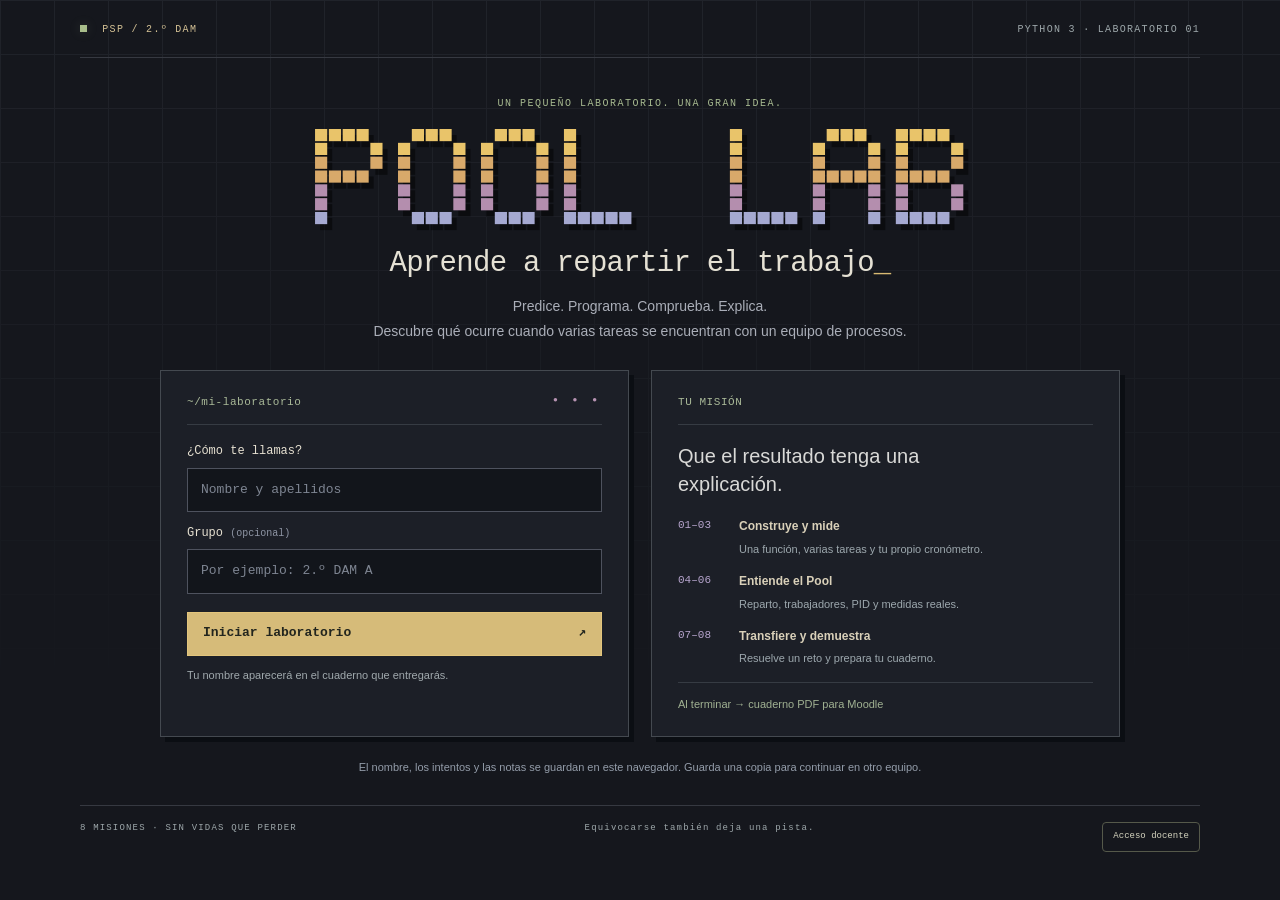
==== commit 36356f41: "Pool Lab: contexto guiado y revisión docente con identidad de GitHub - Explica entrada, trabajo y sa" ====
--- a/2627/20261023/index.html
+++ b/2627/20261023/index.html
@@ -10,6 +10,7 @@
   <link rel="stylesheet" href="./styles.css">
   <link rel="stylesheet" href="./classroom.css">
   <link rel="stylesheet" href="./pool-explainer.css">
+  <link rel="stylesheet" href="./context.css">
 </head>
 <body>
   <a class="skip-link" href="#workspace">Saltar al laboratorio</a>
@@ -57,7 +58,7 @@
       </div>
       <p class="welcome-privacy">El nombre, los intentos y las notas se guardan en este navegador. Guarda una copia para continuar en otro equipo.</p>
     </main>
-    <footer class="welcome-footer"><span>8 MISIONES · SIN VIDAS QUE PERDER</span><span>Equivocarse también deja una pista.</span></footer>
+    <footer class="welcome-footer"><span>8 MISIONES · SIN VIDAS QUE PERDER</span><span>Equivocarse también deja una pista.</span><button type="button" class="welcome-admin" id="admin-cover-button">Acceso docente</button></footer>
   </section>
   <div id="lab-app" hidden>
   <header class="topbar">
@@ -94,6 +95,10 @@
     </aside>
 
     <main id="workspace" class="workspace">
+      <section class="admin-banner" id="admin-banner" aria-label="Modo de revisión docente" hidden>
+        <div><span class="eyebrow">ADMINISTRACIÓN · REVISIÓN</span><strong id="admin-account-label"></strong><p>Todas las misiones y experimentos están disponibles. Las pruebas de esta sesión son temporales.</p></div>
+        <div class="admin-banner-actions"><button class="button button-outline button-small" id="admin-panel-button">Panel de revisión</button><button class="button button-dark button-small" id="admin-exit-button">Salir de administración</button></div>
+      </section>
       <div class="breadcrumb"><span>PYTHON</span><span>/</span><span>Multiprocessing.Pool</span><span class="breadcrumb-right"><span class="status-dot"></span>Cuaderno de aprendizaje</span></div>
       <section class="mission-hero" aria-labelledby="mission-title">
         <div class="hero-copy">
@@ -110,28 +115,59 @@
 
       <div class="mission-objective"><span class="objective-icon"><svg class="icon"><use href="#i-spark"/></svg></span><p><strong>Tu objetivo</strong><span id="mission-goal"></span></p><a href="#check-station" class="jump-link">Ir a la prueba <svg class="icon"><use href="#i-arrow"/></svg></a></div>
 
+      <section id="learning-context" class="learning-context" aria-labelledby="context-title"></section>
+      <details class="lab-orientation" id="lab-orientation">
+        <summary><svg class="icon"><use href="#i-book"/></svg>¿Es tu primera vez? Así se trabaja aquí<span class="details-plus">+</span></summary>
+        <p>Vas a usar dos ventanas: esta web te guía y tu editor ejecuta Python. Una <strong>misión</strong> es una actividad con una prueba inicial y un cambio para comparar.</p>
+        <ol class="orientation-steps">
+          <li><strong>Lee y sitúate</strong><span>Entiende qué recibe el programa, qué hace y qué debería mostrar. Debajo tienes el código o el encargo para escribirlo.</span></li>
+          <li><strong>Prepara la primera prueba</strong><span>Crea el archivo indicado, guarda una predicción y ejecuta el comando en la terminal. Una predicción es lo que crees que ocurrirá y por qué; puede ser incorrecta.</span></li>
+          <li><strong>Comprueba y experimenta</strong><span>Pega el texto que imprime Python en «Prueba inicial». Cuando coincida, se abrirá el cambio del experimento. Guarda, ejecuta otra vez y comprueba la nueva salida.</span></li>
+          <li><strong>Explica y conserva</strong><span>Responde «Comprobar mi idea» y escribe tu descubrimiento. Los intentos quedan en «Mi cuaderno», que descargarás para entregar.</span></li>
+        </ol>
+        <p class="orientation-tools"><strong>Para preparar el archivo:</strong> abre una carpeta en VS Code, crea un archivo con el nombre de esta misión y guárdalo. En <strong>Terminal → Nueva terminal</strong>, escribe el comando que aparece debajo del programa y pulsa Intro. La terminal debe estar en esa misma carpeta.</p>
+        <p class="orientation-tools">La web no ejecuta el código Python. Si ves <code>&gt;&gt;&gt;</code>, estás dentro del intérprete de Python: escribe <code>exit()</code> para volver a la terminal y ejecutar el archivo completo.</p>
+      </details>
+
       <div class="workspace-grid">
         <section class="lesson-column" aria-label="Instrucciones y código">
-          <div class="section-title"><span class="step-marker">01</span><h2>Entiende y ejecuta</h2><span class="section-kicker">EN TU ORDENADOR</span></div>
-          <section class="prediction-card" aria-labelledby="prediction-label"><div class="prediction-heading"><span class="eyebrow">ANTES DE EJECUTAR</span><span id="prediction-status">Tu primera hipótesis</span></div><label for="prediction-input" id="prediction-label"></label><textarea id="prediction-input" maxlength="5000" rows="2" placeholder="Creo que ocurrirá… porque…"></textarea><button class="button button-outline" id="prediction-button">Guardar mi predicción</button><p>Una frase basta. Después podrás contrastarla con lo que observes.</p></section>
-          <details class="concept-card" id="concept-card"><summary><svg class="icon"><use href="#i-book"/></svg>Tres ideas para orientarte<span class="details-plus">+</span></summary><div id="concepts" class="concepts"></div></details>
-          <section id="pool-lesson" class="pool-lesson" hidden></section>
-          <div id="pool-explainer" hidden></div>
-          <ol id="walkthrough" class="walkthrough"></ol>
+          <div class="section-title"><span class="step-marker">01</span><h2 id="read-program-title">Lee el programa con una guía</h2></div>
           <section id="code-challenge" class="code-challenge" hidden></section>
           <div class="code-panel" id="starter-code-panel">
             <div class="code-toolbar"><span class="file-label"><span class="python-dot"></span><span id="code-filename">01_funcion.py</span></span><div class="code-actions"><button id="download-code" title="Descargar archivo Python" aria-label="Descargar archivo Python"><svg class="icon"><use href="#i-download"/></svg></button><button id="copy-code"><svg class="icon"><use href="#i-copy"/></svg><span>Copiar</span></button></div></div>
             <pre class="code-pre" tabindex="0" aria-label="Código de partida en Python"><code id="mission-code"></code></pre>
             <div class="code-footer"><span class="code-status"></span>Python 3<span>·</span>Archivo completo<span class="code-foot-right">.py</span></div>
           </div>
+          <section id="reading-guide" class="reading-guide" aria-labelledby="reading-title"></section>
+          <details class="concept-card" id="concept-card"><summary><svg class="icon"><use href="#i-book"/></svg>Vocabulario de esta misión<span class="details-plus">+</span></summary><div id="concepts" class="concepts"></div></details>
+          <details id="pool-deep-dive" class="pool-deep-dive" hidden>
+            <summary><span><strong>Cómo funciona Pool por dentro</strong><small>Abre la lección y el simulador para explorar tareas y trabajadores.</small></span><span class="details-plus" aria-hidden="true">+</span></summary>
+            <p class="pool-fold-help">Puedes plegar este bloque en cualquier momento para volver al programa. La explicación de entrada, trabajo y salida permanece arriba.</p>
+            <section id="pool-lesson" class="pool-lesson" hidden></section>
+            <div id="pool-explainer" hidden></div>
+            <button class="button button-outline" id="pool-continue">Plegar y preparar la primera prueba <svg class="icon"><use href="#i-arrow"/></svg></button>
+          </details>
+
+          <section class="first-run" aria-labelledby="first-run-title">
+            <div class="section-title"><span class="step-marker">02</span><h2 id="first-run-title">Prepara la prueba inicial</h2></div>
+            <p id="first-run-context"></p>
+          </section>
+          <section class="prediction-card" aria-labelledby="prediction-label"><div class="prediction-heading"><span class="eyebrow" id="prediction-eyebrow">ANTES DE TU PRIMERA PRUEBA</span><span id="prediction-status">¿Qué crees que ocurrirá?</span></div><label for="prediction-input" id="prediction-label"></label><textarea id="prediction-input" maxlength="5000" rows="2" placeholder="Creo que ocurrirá… porque…"></textarea><button class="button button-outline" id="prediction-button">Guardar mi predicción</button><p>Una frase basta. No necesitas acertar: después compararás tu idea con lo observado.</p></section>
+          <h3 class="run-steps-title">Ahora, en tu ordenador</h3>
+          <ol id="walkthrough" class="walkthrough"></ol>
           <div class="command-bar"><div><span class="eyebrow">EJECUTA EN TU TERMINAL</span><code id="run-command">python 01_funcion.py</code></div><button class="icon-button" id="copy-command" aria-label="Copiar comando"><svg class="icon"><use href="#i-copy"/></svg></button></div>
-          <p class="command-help">También puedes usar <code>py</code> o <code>python3</code>, según tu instalación. <button id="setup-button" class="inline-button">Preparar mi equipo</button></p>
+          <p class="command-help">Guarda el archivo antes de ejecutar. En Windows puedes usar <code>py</code>; en otros equipos, <code>python3</code>, según tu instalación. <button id="setup-button" class="inline-button">Ayuda para preparar el archivo y la terminal</button></p>
+          <button class="button button-outline initial-run-link" id="check-initial-button">Ya lo he ejecutado: comprobar la prueba inicial <svg class="icon"><use href="#i-arrow"/></svg></button>
 
           <section class="experiment-card" id="experiment-card">
-            <div class="experiment-heading"><span class="step-marker lavender">02</span><h2>Ahora cambia una cosa</h2><span class="mini-tag">EXPERIMENTO</span></div>
-            <p id="experiment-prompt"></p><pre><code id="experiment-change"></code></pre>
-            <p class="experiment-foot">Antes de ejecutar, piensa: ¿qué esperas que cambie?</p>
-            <button class="text-button experiment-action" id="try-experiment">Comprobar mi experimento <svg class="icon"><use href="#i-arrow"/></svg></button>
+            <div class="experiment-heading"><span class="step-marker lavender">03</span><h2>Cambia una cosa y compara</h2><span class="mini-tag">EXPERIMENTO</span></div>
+            <p id="experiment-status">Primero comprueba la prueba inicial. Después se abrirá el cambio que vas a investigar.</p>
+            <div id="experiment-body" hidden>
+              <p id="experiment-context"></p>
+              <pre><code id="experiment-change"></code></pre>
+              <p class="experiment-foot">Antes de volver a ejecutar, piensa qué esperas que cambie. Modifica solo lo indicado y conserva el resto del programa.</p>
+              <button class="text-button experiment-action" id="try-experiment">Ya lo he cambiado y ejecutado: comprobar experimento <svg class="icon"><use href="#i-arrow"/></svg></button>
+            </div>
           </section>
           <section class="hint-card" aria-label="Ayuda progresiva"><div class="hint-heading"><span><svg class="icon"><use href="#i-hint"/></svg>¿Necesitas una pista?</span><button class="inline-button" id="hint-button">Abrir pista 1 de 3</button></div><ol id="hint-list" class="hint-list" hidden></ol><p class="hint-foot">Las pistas forman parte del juego. No restan puntos.</p></section>
           <details class="own-code-card" id="own-code-card"><summary><svg class="icon"><use href="#i-terminal"/></svg>Mi código ejecutado <span id="own-code-requirement">opcional</span></summary><label for="actual-code-input">Pega tu programa tal como lo has ejecutado</label><textarea id="actual-code-input" maxlength="50000" rows="10" spellcheck="false" placeholder="Tu archivo .py…"></textarea><p>Se incluirá en el cuaderno. La web comprueba las salidas; tu profesor revisará el código y la explicación.</p></details>
@@ -139,14 +175,14 @@
 
         <aside class="check-column" aria-label="Comprobación de tus resultados">
           <section class="checker-card" id="check-station" aria-labelledby="check-title">
-            <div class="checker-heading"><div class="section-title"><span class="step-marker dark">03</span><h2 id="check-title">Ponlo a prueba</h2></div><span class="terminal-sticker"><svg class="icon"><use href="#i-terminal"/></svg></span></div>
-            <p class="checker-intro">Tu código corre en tu equipo.<br>Aquí comprobamos lo que ha pasado.</p>
+            <div class="checker-heading"><div class="section-title"><h2 id="check-title">Comprueba tus salidas</h2></div><span class="terminal-sticker"><svg class="icon"><use href="#i-terminal"/></svg></span></div>
+            <p class="checker-intro">Usa este panel después de ejecutar el archivo en tu ordenador. Empieza por «Prueba inicial»; el experimento se abre cuando esa salida coincide.</p>
             <div class="trial-tabs" role="tablist" aria-label="Prueba que quieres comprobar"><button id="trial-base" role="tab" aria-selected="true" aria-controls="trial-panel" class="active" data-trial="base"><span class="trial-status" id="status-base">1</span>Prueba inicial</button><button id="trial-variant" role="tab" aria-selected="false" aria-controls="trial-panel" data-trial="variant"><span class="trial-status" id="status-variant">2</span>Experimento</button></div>
             <div id="trial-panel" role="tabpanel" aria-labelledby="trial-base">
               <p class="trial-prompt" id="trial-prompt"></p>
               <label class="field-label" for="output-input">Salida de tu terminal</label>
               <div class="output-wrap"><span class="output-chevron" aria-hidden="true">&gt;_</span><textarea id="output-input" spellcheck="false" maxlength="50000" placeholder="Pega aquí lo que ha impreso Python…" rows="5" aria-describedby="output-help"></textarea></div>
-              <p class="field-help" id="output-help">Pega la salida, no el código. Puedes incluir la terminal completa.</p>
+              <p class="field-help" id="output-help">La salida es el texto que Python muestra debajo del comando. Pega ese texto, no el archivo .py. Si aparece un error, puedes pegar también su mensaje.</p>
               <button class="button button-lime check-button" id="check-button"><span>Comprobar resultado</span><svg class="icon"><use href="#i-arrow"/></svg></button>
               <div id="output-feedback" class="feedback" aria-live="polite" hidden></div>
               <div id="measurements" class="measurements" hidden></div>
@@ -156,19 +192,20 @@
           </section>
 
           <section class="reflection-card" aria-labelledby="reflection-title">
-            <div class="reflection-heading"><svg class="icon"><use href="#i-spark"/></svg><h2 id="reflection-title">Que se te quede la idea</h2></div>
+            <div class="reflection-heading"><span class="step-marker lavender">04</span><h2 id="reflection-title">Explica lo que has descubierto</h2></div>
+            <p class="reflection-context">Responde después de comparar las dos ejecuciones. Si te equivocas, lee la explicación y vuelve a intentarlo.</p>
             <p id="reflection-question"></p><fieldset id="reflection-options"><legend class="sr-only">Elige tu explicación</legend></fieldset>
             <button class="button button-outline idea-button" id="idea-button">Comprobar mi idea</button>
             <div id="idea-feedback" class="feedback" aria-live="polite" hidden></div>
             <details class="attempt-history" id="idea-history" hidden><summary>Mis respuestas y correcciones <span id="idea-history-count"></span></summary><div id="idea-history-content"></div></details>
-            <section class="evidence-notes"><label for="notes-input">Mi descubrimiento</label><p id="evidence-prompt"></p><textarea id="notes-input" maxlength="5000" placeholder="He cambiado… He observado… Esto me hace pensar que…" rows="4"></textarea><small>Tu explicación queda en el cuaderno para que el profesor pueda revisarla.</small></section>
+            <section class="evidence-notes"><label for="notes-input">Mi descubrimiento</label><span class="evidence-requirement" id="evidence-requirement" hidden>Necesario para el cuaderno de entrega</span><p id="evidence-prompt"></p><textarea id="notes-input" maxlength="5000" placeholder="He cambiado… He observado… Esto me hace pensar que…" rows="4"></textarea><small>Tu explicación queda en el cuaderno para que el profesor pueda revisarla.</small></section>
           </section>
           <div class="mission-completion" id="completion-card" hidden><div class="completion-icon"><svg class="icon"><use href="#i-check"/></svg></div><div><strong>Misión superada</strong><span>+100 XP · Un paso más</span></div><svg class="icon completion-spark"><use href="#i-spark"/></svg><p id="completion-takeaway"></p></div>
           <button class="button button-dark next-button" id="next-button" disabled><span>Completa las dos pruebas y la idea</span><svg class="icon"><use href="#i-lock"/></svg></button>
           <button class="help-with-chat" id="mission-mentor-button"><svg class="icon"><use href="#i-chat"/></svg>¿Algo no encaja? Lo revisamos en el chat.</button>
         </aside>
       </div>
-      <footer class="workspace-footer"><span>Pequeños experimentos. Grandes conexiones.</span><button class="inline-button" id="resources-button">Material y referencias</button><span class="footer-code">&lt;/&gt; POOL LAB</span></footer>
+      <footer class="workspace-footer"><span>Pequeños experimentos. Grandes conexiones.</span><button class="inline-button" id="resources-button">Material y referencias</button><button class="inline-button" id="admin-lab-button">Acceso docente</button><span class="footer-code">&lt;/&gt; POOL LAB</span></footer>
     </main>
   </div>
   </div>
--- a/2627/20261023/styles.css
+++ b/2627/20261023/styles.css
@@ -294,6 +294,7 @@
 .measurement-track i { display: block; height: 100%; min-width: 2px; border-radius: inherit; background: #9ebc65; }
 .measurement-row:nth-of-type(even) .measurement-track i { background: #b9a6d0; }
 .measurement-number { text-align: right; font-family: var(--mono); font-size: 9px; }
+.measurements p { margin: 4px 0 0; font-size: 12px; line-height: 1.45; color: #5e7350; }
 .workspace-footer { display: flex; align-items: center; flex-wrap: wrap; gap: 18px; margin-top: 34px; padding: 21px 0 23px; border-top: 1px solid var(--line); color: #86917c; font-size: 9px; }
 .workspace-footer .inline-button { margin-left: auto; font-size: 9px; color: #77886a; font-weight: 500; }
 .footer-code { font-family: var(--mono); font-size: 8px; letter-spacing: .08em; }
--- a/2627/20261023/context.css
+++ b/2627/20261023/context.css
@@ -0,0 +1,80 @@
+/* Contexto y lectura guiada: primero el programa, después la predicción. */
+.learning-context { margin: 0 0 19px; padding: 25px 27px; border: 1px solid #d6dcca; border-radius: 14px; background: #fafbf4; }
+.context-heading .eyebrow { color: #67774e; font-size: 10px; letter-spacing: .12em; }
+.context-heading h2 { margin: 8px 0 13px; color: #283b30; font-size: 22px; font-weight: 650; letter-spacing: -.4px; }
+.context-bridge,.context-scenario { max-width: 88ch; color: #465342; font-size: 14px; line-height: 1.75; }
+.context-bridge { margin: 0 0 9px; font-weight: 600; }
+.context-scenario { margin: 0 0 20px; }
+.context-model { display: grid; grid-template-columns: repeat(3,minmax(0,1fr)); margin: 0; gap: 13px; }
+.context-model > div { padding: 17px; border: 1px solid #dce2d3; border-radius: 10px; background: #fffef9; }
+.context-model > div:nth-child(2) { border-color: #dcd4e7; background: #f3f0f8; }
+.context-model dt span { display: block; color: #33432e; font-size: 14px; font-weight: 700; }
+.context-model dt small { display: block; margin-top: 4px; color: #6c7564; font-size: 11px; }
+.context-model dd { margin: 12px 0 0; color: #4c5748; font-size: 13px; line-height: 1.7; overflow-wrap: anywhere; }
+.lab-orientation { margin: 0 0 26px; padding: 17px 21px; border: 1px solid #dcded5; border-radius: 11px; background: #f9f8f2; }
+.lab-orientation > summary { display: flex; align-items: center; gap: 9px; color: #49553f; font-size: 13px; font-weight: 650; cursor: pointer; list-style: none; }
+.lab-orientation > summary::-webkit-details-marker { display:none; }
+.lab-orientation > summary .details-plus { margin-left: auto; }
+.lab-orientation > p { font-size: 13px; line-height: 1.75; color: #5b6255; }
+.orientation-steps { display: grid; grid-template-columns: repeat(2,minmax(0,1fr)); gap: 16px 28px; padding-left: 22px; margin: 18px 0; color: #48583b; }
+.orientation-steps li { padding-left: 4px; font-size: 13px; line-height: 1.7; }
+.orientation-steps strong,.orientation-steps span { display: block; }
+.orientation-steps strong { margin-bottom: 4px; }
+.orientation-steps span { color: #68705f; }
+.orientation-tools { border-top: 1px solid #e1e3d7; padding-top: 13px; margin: 13px 0 0; }
+.reading-guide { margin: 18px 0; padding: 20px; border: 1px solid #dedfd5; border-radius: 11px; background: #fdfcf7; }
+.reading-guide h3 { margin: 0 0 8px; color: #354832; font-size: 15px; font-weight: 650; }
+.reading-intro { margin: 0 0 15px; color: #6a705f; font-size: 12px; line-height: 1.7; }
+.reading-guide ol { margin: 0; padding: 0; list-style: none; counter-reset: reading; }
+.reading-guide li { position: relative; margin: 0; padding: 0 0 15px 29px; counter-increment: reading; }
+.reading-guide li::before { content: counter(reading); position: absolute; left: 0; top: 2px; display: grid; place-items: center; width: 19px; height: 19px; border-radius: 5px; background: #ecf0df; color: #5a6e3d; font: 600 10px/1 monospace; }
+.reading-guide li code { display: inline-block; padding: 4px 7px; max-width: 100%; border-radius: 4px; background: #edf0e6; color: #344630; font-size: 12px; line-height: 1.6; overflow-wrap: anywhere; white-space: pre-wrap; }
+.reading-guide li p { margin: 6px 0 0; color: #58634e; font-size: 13px; line-height: 1.75; }
+.reading-checkpoint { margin: 0; padding-top: 14px; border-top: 1px solid #e1e4d7; font-size: 12px; line-height: 1.75; color: #65714e; }
+.reading-checkpoint strong { display: block; margin-bottom: 4px; color: #495c36; }
+.first-run { margin-top: 26px; }
+.first-run > p { font-size: 13px; color: #59674e; line-height: 1.75; margin: 14px 0 16px; }
+.run-steps-title { margin: 22px 0 14px; font-size: 14px; font-weight: 650; color: #405137; }
+.initial-run-link { width: 100%; font-size: 12px; line-height: 1.5; padding: 11px 13px; white-space: normal; text-align: left; }
+.experiment-heading { flex-wrap: wrap; }
+.experiment-card #experiment-status { margin: 0; font-size: 12px; color: #756280; line-height: 1.7; }
+.experiment-card #experiment-body { margin-top: 15px; }
+.experiment-card #experiment-body[hidden] { display: none; }
+.experiment-card #experiment-body > p { margin: 0 0 12px; color: #6d587f; font-size: 13px; line-height: 1.75; }
+.experiment-card #experiment-body > pre { margin: 0 0 12px; padding: 12px; overflow-x: auto; border: 1px solid #dfd6e9; border-radius: 7px; color: #604a72; background: #ffffff6b; font-size: 12px; }
+.experiment-card #experiment-body .experiment-foot { font-size: 12px; }
+.experiment-action { max-width: 100%; white-space: normal; text-align: left; line-height: 1.65; }
+.trial-tabs button:disabled { color: #7c8275; opacity: .65; cursor: not-allowed; }
+.checker-intro { line-height: 1.75; }
+.reflection-card .reflection-context { font-size: 12px; color: #74816a; line-height: 1.75; margin: 10px 0 18px; }
+.reflection-heading h2 { font-size: 16px; line-height: 1.4; }
+.pool-deep-dive { margin: 20px 0; border: 1px solid #cbd8bb; border-radius: 12px; padding: 19px; background: #f5f8ed; }
+.pool-deep-dive > summary { display: flex; align-items: center; gap: 14px; cursor: pointer; color: #3c5131; list-style: none; }
+.pool-deep-dive > summary::-webkit-details-marker { display: none; }
+.pool-deep-dive > summary strong,.pool-deep-dive > summary small { display: block; }
+.pool-deep-dive > summary strong { font-size: 14px; line-height: 1.5; }
+.pool-deep-dive > summary small { margin-top: 5px; font-size: 12px; color: #69755d; line-height: 1.6; }
+.pool-deep-dive > summary .details-plus { margin-left: auto; flex-shrink: 0; }
+.pool-deep-dive[open] > summary .details-plus { transform: rotate(45deg); }
+.pool-fold-help { margin: 18px 0 0; font-size: 12px; color: #68765c; line-height: 1.7; }
+.pool-deep-dive > .pool-lesson { margin: 18px 0; padding: 18px; }
+.pool-deep-dive > button { margin-top: 18px; white-space: normal; text-align: left; font-size: 12px; line-height: 1.6; }
+.evidence-requirement { display: inline-block; margin: 7px 0 2px; padding: 5px 8px; border-radius: 5px; background: #edf1df; color: #5c7142; font-size: 10px; line-height: 1.5; }
+.evidence-requirement[hidden] { display: none; }
+.welcome-admin { border: 1px solid #55594a; border-radius: 4px; padding: 7px 10px; color: #d5d4bf; background: transparent; font: inherit; cursor: pointer; }
+.welcome-admin:hover { color: #e9c46a; border-color: #e9c46a; }
+.admin-banner { display: flex; gap: 20px; align-items: center; justify-content: space-between; margin-bottom: 24px; padding: 18px 20px; border: 1px solid #c3b3d8; border-radius: 12px; background: #eeebf6; }
+.admin-banner[hidden] { display: none; }
+.admin-banner .eyebrow { display: block; color: #796092; font-size: 10px; }
+.admin-banner strong { display: block; margin-top: 6px; color: #59456d; font-size: 14px; }
+.admin-banner p { margin: 7px 0 0; color: #746282; font-size: 12px; line-height: 1.65; }
+.admin-banner-actions { display: flex; flex-direction: column; gap: 8px; flex-shrink: 0; }
+.admin-access-form { margin: 20px 0; }
+.admin-access-form label { display: block; font-size: 13px; font-weight: 650; margin-bottom: 9px; color: #374b33; }
+.admin-access-form input { display: block; width: 100%; padding: 13px; border: 1px solid #cbd3c3; border-radius: 8px; background: #fffef9; color: #263c2a; font: 14px/1.6 monospace; }
+.admin-access-form > p,.admin-instructions p,.admin-instructions li { font-size: 12px; color: #66715d; line-height: 1.75; }
+.admin-instructions li { margin: 10px 0; }
+.admin-instructions a { color: #496032; }
+@media(max-width:700px) { .admin-banner { flex-direction: column; align-items: stretch; } .admin-banner-actions { flex-direction: row; flex-wrap: wrap; } .welcome-footer { flex-wrap: wrap; gap: 14px; } }
+@media(max-width:1000px) { .learning-context { padding: 21px; } .context-model { gap: 9px; } .context-model > div { padding: 14px; } }
+@media(max-width:700px) { .learning-context { padding: 20px 18px; } .context-heading h2 { font-size: 20px; } .context-model { grid-template-columns: 1fr; } .context-model dd { margin-top: 9px; } .orientation-steps { grid-template-columns: 1fr; gap: 14px; } .lab-orientation { padding: 17px; } .reading-guide { padding: 18px; } .initial-run-link { justify-content: space-between; } }
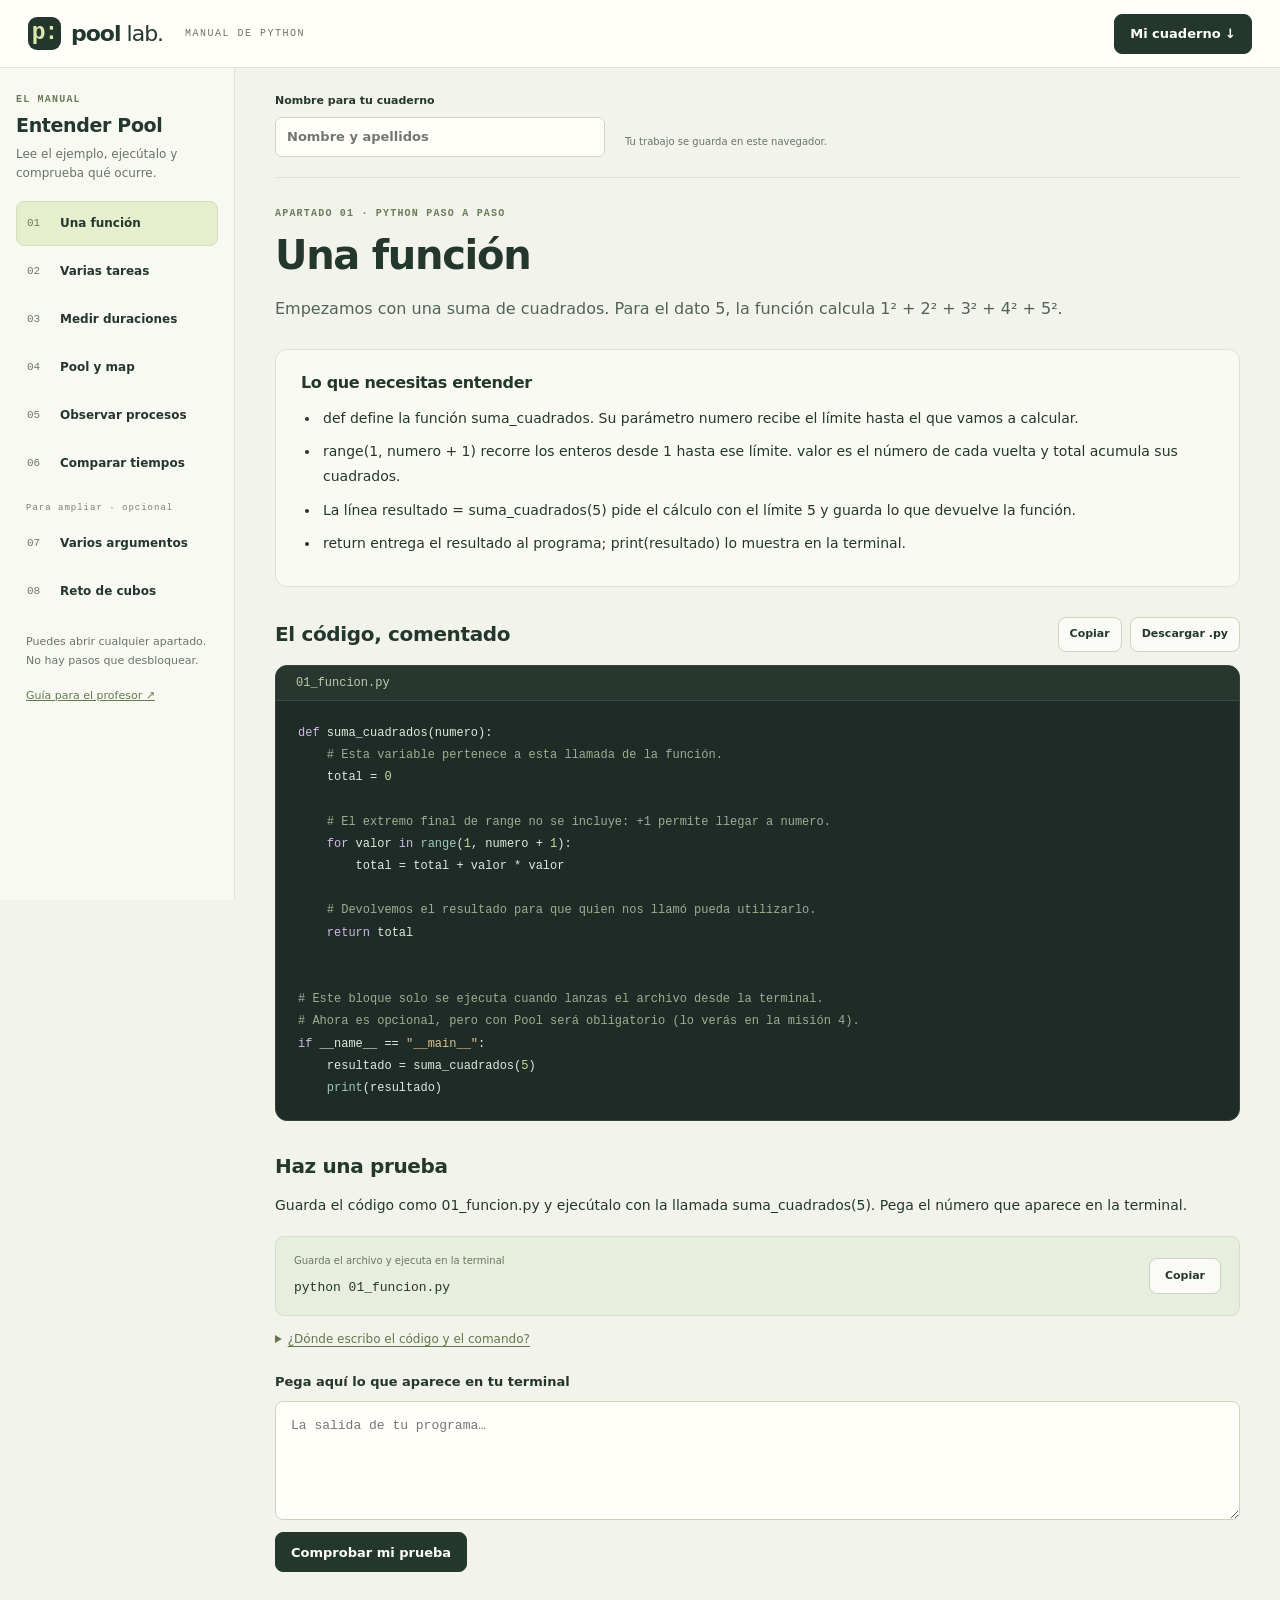
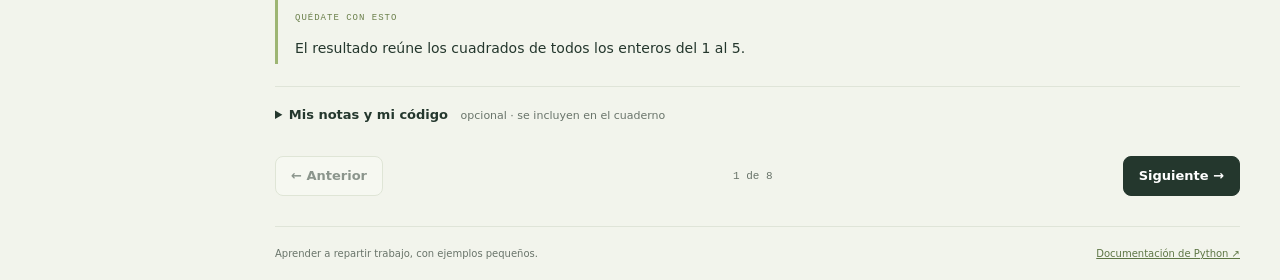
==== commit 56896d41: "Simplifica Pool Lab a un manual con una prueba por apartado Sustituye el recorrido de juego por expl" ====
--- a/2627/20261023/index.html
+++ b/2627/20261023/index.html
@@ -3,217 +3,48 @@
 <head>
   <meta charset="utf-8">
   <meta name="viewport" content="width=device-width, initial-scale=1">
-  <meta name="theme-color" content="#f3f2eb">
-  <meta name="description" content="Aprende multiprocessing.Pool con ocho misiones: ejecuta Python, experimenta y comprueba tus resultados a tu ritmo.">
-  <title>Pool Lab · Laboratorio de procesos</title>
+  <title>Pool Lab · Un manual sencillo de Python</title>
+  <meta name="description" content="Entiende multiprocessing.Pool con explicaciones breves, código comentado y una prueba por apartado. Descarga tu cuaderno de trabajo.">
   <link rel="icon" href="./favicon.svg" type="image/svg+xml">
-  <link rel="stylesheet" href="./styles.css">
-  <link rel="stylesheet" href="./classroom.css">
-  <link rel="stylesheet" href="./pool-explainer.css">
-  <link rel="stylesheet" href="./context.css">
+  <link rel="stylesheet" href="./manual.css?v=20261023-simple1">
 </head>
 <body>
-  <a class="skip-link" href="#workspace">Saltar al laboratorio</a>
-  <svg class="icon-definitions" aria-hidden="true" xmlns="http://www.w3.org/2000/svg"><defs>
-    <symbol id="i-arrow" viewBox="0 0 24 24"><path d="M5 12h14m-6-6 6 6-6 6"/></symbol>
-    <symbol id="i-check" viewBox="0 0 24 24"><path d="m5 12 4 4L19 6"/></symbol>
-    <symbol id="i-copy" viewBox="0 0 24 24"><rect x="8" y="8" width="12" height="12" rx="2"/><path d="M15 8V4H4v11h4"/></symbol>
-    <symbol id="i-download" viewBox="0 0 24 24"><path d="M12 3v12m-5-5 5 5 5-5M4 16v5h16v-5"/></symbol>
-    <symbol id="i-spark" viewBox="0 0 24 24"><path d="m12 3 2.4 6.6L21 12l-6.6 2.4L12 21l-2.4-6.6L3 12l6.6-2.4Z"/></symbol>
-    <symbol id="i-chat" viewBox="0 0 24 24"><path d="M20 15a3 3 0 0 1-3 3H8l-5 3V6a3 3 0 0 1 3-3h11a3 3 0 0 1 3 3Z"/><path d="M7 8h9M7 12h6"/></symbol>
-    <symbol id="i-lock" viewBox="0 0 24 24"><rect x="5" y="10" width="14" height="11" rx="2"/><path d="M8 10V6a4 4 0 0 1 8 0v4m-4 5v2"/></symbol>
-    <symbol id="i-hint" viewBox="0 0 24 24"><path d="M9 18h6m-5 3h4M8 14a6 6 0 1 1 8 0l-1 2H9Z"/></symbol>
-    <symbol id="i-close" viewBox="0 0 24 24"><path d="m6 6 12 12M6 18 18 6"/></symbol>
-    <symbol id="i-menu" viewBox="0 0 24 24"><path d="M4 6h16M4 12h16M4 18h16"/></symbol>
-    <symbol id="i-play" viewBox="0 0 24 24"><path d="m8 4 12 8-12 8Z"/></symbol>
-    <symbol id="i-terminal" viewBox="0 0 24 24"><path d="m4 6 6 6-6 6m9 0h7"/></symbol>
-    <symbol id="i-award" viewBox="0 0 24 24"><circle cx="12" cy="8" r="5"/><path d="m8 12-2 9 6-3 6 3-2-9"/></symbol>
-    <symbol id="i-book" viewBox="0 0 24 24"><path d="M12 5v16M3 3h5a4 4 0 0 1 4 4 4 4 0 0 1 4-4h5v16h-5a4 4 0 0 0-4 2 4 4 0 0 0-4-2H3Z"/></symbol>
-  </defs></svg>
-
-
-  <section class="welcome-screen" id="welcome-screen" aria-labelledby="welcome-title">
-    <div class="welcome-grid" aria-hidden="true"></div>
-    <div class="welcome-top"><span><i></i> PSP / 2.º DAM</span><span>PYTHON 3 · LABORATORIO 01</span></div>
-    <main class="welcome-main">
-      <p class="welcome-kicker">UN PEQUEÑO LABORATORIO. UNA GRAN IDEA.</p>
-      <svg class="pixel-wordmark" viewBox="0 0 47 7" role="img" aria-label="Pool Lab"><rect x="0" y="0" width=".88" height=".88" fill="#e9c46a"/><rect x="1" y="0" width=".88" height=".88" fill="#e9c46a"/><rect x="2" y="0" width=".88" height=".88" fill="#e9c46a"/><rect x="3" y="0" width=".88" height=".88" fill="#e9c46a"/><rect x="0" y="1" width=".88" height=".88" fill="#e9c46a"/><rect x="4" y="1" width=".88" height=".88" fill="#e9c46a"/><rect x="0" y="2" width=".88" height=".88" fill="#d8a96a"/><rect x="4" y="2" width=".88" height=".88" fill="#d8a96a"/><rect x="0" y="3" width=".88" height=".88" fill="#d8a96a"/><rect x="1" y="3" width=".88" height=".88" fill="#d8a96a"/><rect x="2" y="3" width=".88" height=".88" fill="#d8a96a"/><rect x="3" y="3" width=".88" height=".88" fill="#d8a96a"/><rect x="0" y="4" width=".88" height=".88" fill="#b48eae"/><rect x="0" y="5" width=".88" height=".88" fill="#b48eae"/><rect x="0" y="6" width=".88" height=".88" fill="#a5a9d1"/><rect x="7" y="0" width=".88" height=".88" fill="#e9c46a"/><rect x="8" y="0" width=".88" height=".88" fill="#e9c46a"/><rect x="9" y="0" width=".88" height=".88" fill="#e9c46a"/><rect x="6" y="1" width=".88" height=".88" fill="#e9c46a"/><rect x="10" y="1" width=".88" height=".88" fill="#e9c46a"/><rect x="6" y="2" width=".88" height=".88" fill="#d8a96a"/><rect x="10" y="2" width=".88" height=".88" fill="#d8a96a"/><rect x="6" y="3" width=".88" height=".88" fill="#d8a96a"/><rect x="10" y="3" width=".88" height=".88" fill="#d8a96a"/><rect x="6" y="4" width=".88" height=".88" fill="#b48eae"/><rect x="10" y="4" width=".88" height=".88" fill="#b48eae"/><rect x="6" y="5" width=".88" height=".88" fill="#b48eae"/><rect x="10" y="5" width=".88" height=".88" fill="#b48eae"/><rect x="7" y="6" width=".88" height=".88" fill="#a5a9d1"/><rect x="8" y="6" width=".88" height=".88" fill="#a5a9d1"/><rect x="9" y="6" width=".88" height=".88" fill="#a5a9d1"/><rect x="13" y="0" width=".88" height=".88" fill="#e9c46a"/><rect x="14" y="0" width=".88" height=".88" fill="#e9c46a"/><rect x="15" y="0" width=".88" height=".88" fill="#e9c46a"/><rect x="12" y="1" width=".88" height=".88" fill="#e9c46a"/><rect x="16" y="1" width=".88" height=".88" fill="#e9c46a"/><rect x="12" y="2" width=".88" height=".88" fill="#d8a96a"/><rect x="16" y="2" width=".88" height=".88" fill="#d8a96a"/><rect x="12" y="3" width=".88" height=".88" fill="#d8a96a"/><rect x="16" y="3" width=".88" height=".88" fill="#d8a96a"/><rect x="12" y="4" width=".88" height=".88" fill="#b48eae"/><rect x="16" y="4" width=".88" height=".88" fill="#b48eae"/><rect x="12" y="5" width=".88" height=".88" fill="#b48eae"/><rect x="16" y="5" width=".88" height=".88" fill="#b48eae"/><rect x="13" y="6" width=".88" height=".88" fill="#a5a9d1"/><rect x="14" y="6" width=".88" height=".88" fill="#a5a9d1"/><rect x="15" y="6" width=".88" height=".88" fill="#a5a9d1"/><rect x="18" y="0" width=".88" height=".88" fill="#e9c46a"/><rect x="18" y="1" width=".88" height=".88" fill="#e9c46a"/><rect x="18" y="2" width=".88" height=".88" fill="#d8a96a"/><rect x="18" y="3" width=".88" height=".88" fill="#d8a96a"/><rect x="18" y="4" width=".88" height=".88" fill="#b48eae"/><rect x="18" y="5" width=".88" height=".88" fill="#b48eae"/><rect x="18" y="6" width=".88" height=".88" fill="#a5a9d1"/><rect x="19" y="6" width=".88" height=".88" fill="#a5a9d1"/><rect x="20" y="6" width=".88" height=".88" fill="#a5a9d1"/><rect x="21" y="6" width=".88" height=".88" fill="#a5a9d1"/><rect x="22" y="6" width=".88" height=".88" fill="#a5a9d1"/><rect x="30" y="0" width=".88" height=".88" fill="#e9c46a"/><rect x="30" y="1" width=".88" height=".88" fill="#e9c46a"/><rect x="30" y="2" width=".88" height=".88" fill="#d8a96a"/><rect x="30" y="3" width=".88" height=".88" fill="#d8a96a"/><rect x="30" y="4" width=".88" height=".88" fill="#b48eae"/><rect x="30" y="5" width=".88" height=".88" fill="#b48eae"/><rect x="30" y="6" width=".88" height=".88" fill="#a5a9d1"/><rect x="31" y="6" width=".88" height=".88" fill="#a5a9d1"/><rect x="32" y="6" width=".88" height=".88" fill="#a5a9d1"/><rect x="33" y="6" width=".88" height=".88" fill="#a5a9d1"/><rect x="34" y="6" width=".88" height=".88" fill="#a5a9d1"/><rect x="37" y="0" width=".88" height=".88" fill="#e9c46a"/><rect x="38" y="0" width=".88" height=".88" fill="#e9c46a"/><rect x="39" y="0" width=".88" height=".88" fill="#e9c46a"/><rect x="36" y="1" width=".88" height=".88" fill="#e9c46a"/><rect x="40" y="1" width=".88" height=".88" fill="#e9c46a"/><rect x="36" y="2" width=".88" height=".88" fill="#d8a96a"/><rect x="40" y="2" width=".88" height=".88" fill="#d8a96a"/><rect x="36" y="3" width=".88" height=".88" fill="#d8a96a"/><rect x="37" y="3" width=".88" height=".88" fill="#d8a96a"/><rect x="38" y="3" width=".88" height=".88" fill="#d8a96a"/><rect x="39" y="3" width=".88" height=".88" fill="#d8a96a"/><rect x="40" y="3" width=".88" height=".88" fill="#d8a96a"/><rect x="36" y="4" width=".88" height=".88" fill="#b48eae"/><rect x="40" y="4" width=".88" height=".88" fill="#b48eae"/><rect x="36" y="5" width=".88" height=".88" fill="#b48eae"/><rect x="40" y="5" width=".88" height=".88" fill="#b48eae"/><rect x="36" y="6" width=".88" height=".88" fill="#a5a9d1"/><rect x="40" y="6" width=".88" height=".88" fill="#a5a9d1"/><rect x="42" y="0" width=".88" height=".88" fill="#e9c46a"/><rect x="43" y="0" width=".88" height=".88" fill="#e9c46a"/><rect x="44" y="0" width=".88" height=".88" fill="#e9c46a"/><rect x="45" y="0" width=".88" height=".88" fill="#e9c46a"/><rect x="42" y="1" width=".88" height=".88" fill="#e9c46a"/><rect x="46" y="1" width=".88" height=".88" fill="#e9c46a"/><rect x="42" y="2" width=".88" height=".88" fill="#d8a96a"/><rect x="46" y="2" width=".88" height=".88" fill="#d8a96a"/><rect x="42" y="3" width=".88" height=".88" fill="#d8a96a"/><rect x="43" y="3" width=".88" height=".88" fill="#d8a96a"/><rect x="44" y="3" width=".88" height=".88" fill="#d8a96a"/><rect x="45" y="3" width=".88" height=".88" fill="#d8a96a"/><rect x="42" y="4" width=".88" height=".88" fill="#b48eae"/><rect x="46" y="4" width=".88" height=".88" fill="#b48eae"/><rect x="42" y="5" width=".88" height=".88" fill="#b48eae"/><rect x="46" y="5" width=".88" height=".88" fill="#b48eae"/><rect x="42" y="6" width=".88" height=".88" fill="#a5a9d1"/><rect x="43" y="6" width=".88" height=".88" fill="#a5a9d1"/><rect x="44" y="6" width=".88" height=".88" fill="#a5a9d1"/><rect x="45" y="6" width=".88" height=".88" fill="#a5a9d1"/></svg>
-      <h1 id="welcome-title">Aprende a repartir el trabajo<span class="terminal-cursor" aria-hidden="true">_</span></h1>
-      <p class="welcome-lead">Predice. Programa. Comprueba. Explica.<br>Descubre qué ocurre cuando varias tareas se encuentran con un equipo de procesos.</p>
-      <div class="welcome-panels">
-        <form id="welcome-form" class="welcome-form">
-          <div class="terminal-title"><span>~/mi-laboratorio</span><span aria-hidden="true">● ● ●</span></div>
-          <label for="student-name">¿Cómo te llamas?</label><input id="student-name" name="student-name" autocomplete="name" maxlength="80" required placeholder="Nombre y apellidos">
-          <label for="student-group">Grupo <span>(opcional)</span></label><input id="student-group" maxlength="80" placeholder="Por ejemplo: 2.º DAM A">
-          <button type="submit" class="start-button" id="start-button">Iniciar laboratorio <span aria-hidden="true">↗</span></button>
-          <p class="welcome-status" id="welcome-status">Tu nombre aparecerá en el cuaderno que entregarás.</p>
-          <button type="button" id="new-student-button" class="welcome-new" hidden>Otro alumno / nuevo cuaderno</button>
-        </form>
-        <div class="welcome-route">
-          <span class="terminal-title">TU MISIÓN</span>
-          <h2>Que el resultado tenga una explicación.</h2>
-          <ol><li><span>01–03</span><strong>Construye y mide</strong><p>Una función, varias tareas y tu propio cronómetro.</p></li><li><span>04–06</span><strong>Entiende el Pool</strong><p>Reparto, trabajadores, PID y medidas reales.</p></li><li><span>07–08</span><strong>Transfiere y demuestra</strong><p>Resuelve un reto y prepara tu cuaderno.</p></li></ol>
-          <p class="welcome-deliverable">Al terminar → <strong>cuaderno PDF para Moodle</strong></p>
-        </div>
-      </div>
-      <p class="welcome-privacy">El nombre, los intentos y las notas se guardan en este navegador. Guarda una copia para continuar en otro equipo.</p>
-    </main>
-    <footer class="welcome-footer"><span>8 MISIONES · SIN VIDAS QUE PERDER</span><span>Equivocarse también deja una pista.</span><button type="button" class="welcome-admin" id="admin-cover-button">Acceso docente</button></footer>
-  </section>
-  <div id="lab-app" hidden>
+  <a class="skip-link" href="#lesson">Saltar al contenido</a>
   <header class="topbar">
-    <div class="brand-row">
-      <button class="icon-button mobile-menu" id="map-toggle" aria-label="Abrir mapa de misiones" aria-expanded="false" aria-controls="sidebar"><svg class="icon"><use href="#i-menu"/></svg></button>
-      <a class="brand" href="./" aria-label="Pool Lab, inicio"><span class="brand-mark">p<span>:</span></span><span>pool<span class="brand-light">lab</span><span class="brand-dot">.</span></span></a>
-      <span class="brand-divider"></span><span class="brand-tagline">APRENDE HACIENDO</span>
-    </div>
-    <nav class="header-actions" aria-label="Herramientas del laboratorio">
-      <button class="text-button" id="how-button" aria-label="Cómo jugar"><svg class="icon"><use href="#i-book"/></svg><span>Cómo jugar</span></button>
-      <button class="text-button" id="progress-button" aria-label="Mi progreso"><svg class="icon"><use href="#i-award"/></svg><span>Mi progreso</span></button>
-      <button class="button button-dark button-small" id="notebook-button"><svg class="icon"><use href="#i-book"/></svg><span>Mi cuaderno</span></button>
-      <button class="text-button mentor-header" id="mentor-button" aria-label="Revisar con ChatGPT"><svg class="icon"><use href="#i-chat"/></svg><span>Revisar con ChatGPT</span></button>
-    </nav>
+    <div class="brand-group"><button class="menu-toggle" id="menu-toggle" aria-expanded="false" aria-controls="sidebar">☰ Índice</button><a class="brand" href="./"><span class="brand-mark">p:</span> pool<span>lab.</span></a><span class="header-label">MANUAL DE PYTHON</span></div>
+    <button class="button primary" id="notebook-button">Mi cuaderno ↓</button>
   </header>
-
-  <button id="map-scrim" class="map-scrim" aria-label="Cerrar mapa de misiones" hidden></button>
-  <div class="app-layout">
-    <aside class="sidebar" id="sidebar" aria-label="Tu recorrido">
-      <div class="learner-card">
-        <div class="learner-icon" aria-hidden="true"><span>&gt;_</span><i></i></div>
-        <div><span class="eyebrow">TU RANGO</span><strong id="rank-label">Explorador</strong></div>
-        <span class="level-number" id="level-label">01</span>
-      </div>
-      <button class="learner-name" id="profile-button" title="Volver a la portada"><span id="learner-name">Mi cuaderno</span><span aria-hidden="true">↗</span></button>
-      <div class="route-heading"><span>EL RECORRIDO</span><span id="route-count">0 / 8</span></div>
-      <nav id="mission-map" class="mission-map" aria-label="Misiones de Python"></nav>
-      <div class="sidebar-bottom">
-        <div class="xp-line"><span><svg class="icon"><use href="#i-spark"/></svg> Tu experiencia</span><strong id="xp-label">0 XP</strong></div>
-        <div class="progress-track" role="progressbar" aria-label="Progreso de las misiones" aria-valuemin="0" aria-valuemax="8" aria-valuenow="0" id="overall-progress"><span id="overall-fill"></span></div>
-        <p class="save-label" id="save-label"><span class="status-dot"></span>Guardado en este navegador</p>
-        <button class="resource-link" id="sidebar-notebook"><svg class="icon"><use href="#i-download"/></svg>Preparar mi entrega</button>
-      </div>
+  <button id="menu-backdrop" class="menu-backdrop" aria-label="Cerrar índice" hidden></button>
+  <div class="layout">
+    <aside class="sidebar" id="sidebar" aria-label="Índice del manual" tabindex="0">
+      <p class="eyebrow">EL MANUAL</p><h2>Entender Pool</h2><p class="sidebar-intro">Lee el ejemplo, ejecútalo y comprueba qué ocurre.</p>
+      <nav id="lesson-nav" aria-label="Apartados del manual"></nav>
+      <p class="sidebar-note">Puedes abrir cualquier apartado.<br>No hay pasos que desbloquear.</p>
+      <a class="source-link" href="./readme.md" target="_blank" rel="noopener">Guía para el profesor ↗</a>
     </aside>
-
-    <main id="workspace" class="workspace">
-      <section class="admin-banner" id="admin-banner" aria-label="Modo de revisión docente" hidden>
-        <div><span class="eyebrow">ADMINISTRACIÓN · REVISIÓN</span><strong id="admin-account-label"></strong><p>Todas las misiones y experimentos están disponibles. Las pruebas de esta sesión son temporales.</p></div>
-        <div class="admin-banner-actions"><button class="button button-outline button-small" id="admin-panel-button">Panel de revisión</button><button class="button button-dark button-small" id="admin-exit-button">Salir de administración</button></div>
+    <main id="lesson" class="main" tabindex="-1">
+      <div class="identity"><label for="student-name">Nombre para tu cuaderno<input id="student-name" name="name" autocomplete="name" maxlength="80" placeholder="Nombre y apellidos"></label><p id="save-status" role="status">Tu trabajo se guarda en este navegador.</p></div>
+      <header class="lesson-header"><p class="eyebrow" id="lesson-number"></p><h1 id="lesson-title"></h1><p id="lesson-intro" class="lead"></p></header>
+      <section class="explanation" aria-labelledby="explanation-title"><h2 id="explanation-title">Lo que necesitas entender</h2><ul id="lesson-points"></ul></section>
+      <section class="program" aria-labelledby="program-title"><div class="section-heading"><h2 id="program-title">El código, comentado</h2><div class="code-actions" id="code-actions"><button id="copy-code" class="button secondary">Copiar</button><button id="download-code" class="button secondary" aria-label="Descargar archivo Python">Descargar .py</button></div></div>
+        <div class="code-panel" id="code-panel"><div class="file-bar" id="code-filename"></div><pre tabindex="0" aria-label="Código Python"><code id="lesson-code"></code></pre></div>
+        <div class="challenge" id="code-challenge" hidden><p>Escribe tú el programa. Recupera la función del apartado 1 y sigue este encargo:</p><p id="challenge-instruction"></p><strong>Tu programa debe imprimir estas tres líneas:</strong><pre id="challenge-format"></pre><p>Los textos entre &lt; &gt; representan valores que calcula tu programa. No los imprimas literalmente.</p></div>
       </section>
-      <div class="breadcrumb"><span>PYTHON</span><span>/</span><span>Multiprocessing.Pool</span><span class="breadcrumb-right"><span class="status-dot"></span>Cuaderno de aprendizaje</span></div>
-      <section class="mission-hero" aria-labelledby="mission-title">
-        <div class="hero-copy">
-          <div class="mission-meta"><span class="mission-pill" id="mission-number">MISIÓN 01 / 08</span><span class="time-label" id="mission-time">8–12 min</span><span class="xp-pill">+100 XP</span></div>
-          <h1 id="mission-title">La primera señal<span class="title-dot">.</span></h1>
-          <p id="mission-narrative">Empieza con un cálculo pequeño. Ejecútalo, cambia una cosa y descubre qué ocurre.</p>
-        </div>
-        <div class="hero-art" aria-hidden="true">
-          <div class="art-caption">UNA TAREA. MUCHAS POSIBILIDADES.</div>
-          <svg viewBox="0 0 240 132" fill="none"><path d="M79 65h31v-30h34M110 65v36h34" stroke="#a7b3a2" stroke-width="2" stroke-dasharray="4 4"/><rect x="16" y="37" width="64" height="58" rx="13" fill="#1c2c28"/><path d="m35 57 9 9-9 9m15 0h12" stroke="#d7ed8d" stroke-width="3" stroke-linecap="round" stroke-linejoin="round"/><rect x="144" y="11" width="76" height="47" rx="11" fill="#eef4d8" stroke="#b9c797"/><rect x="144" y="78" width="76" height="47" rx="11" fill="#eae6f4" stroke="#c4b8db"/><circle cx="162" cy="35" r="5" fill="#97ac53"/><path d="M175 30h28m-28 10h19" stroke="#768458" stroke-width="3" stroke-linecap="round"/><circle cx="162" cy="102" r="5" fill="#9579bc"/><path d="M175 97h28m-28 10h19" stroke="#9b86b8" stroke-width="3" stroke-linecap="round"/><circle class="signal-dot" cx="109" cy="65" r="4" fill="#597247"/></svg>
-          <span class="art-label">OBSERVA → EXPERIMENTA → COMPRENDE</span>
-        </div>
+      <section class="practice" aria-labelledby="practice-title"><h2 id="practice-title">Haz una prueba</h2><p id="practice-instruction"></p><div class="command"><div><small>Guarda el archivo y ejecuta en la terminal</small><code id="run-command"></code></div><button class="button secondary" id="copy-command" aria-label="Copiar comando de ejecución">Copiar</button></div>
+        <details class="help"><summary>¿Dónde escribo el código y el comando?</summary><p>En VS Code, crea una carpeta y un archivo con el nombre indicado arriba. Escribe o pega el código y guarda con Ctrl + S. Abre <strong>Terminal → Nueva terminal</strong> en esa carpeta y escribe el comando.</p><p>Si tu equipo utiliza <code>py</code> o <code>python3</code>, cambia solo la palabra <code>python</code> del comando. Si ves <code>&gt;&gt;&gt;</code>, escribe <code>exit()</code> para volver a la terminal. Esta web comprueba el texto que pegas; Python se ejecuta en tu ordenador.</p></details>
+        <label class="field-label" for="output-input">Pega aquí lo que aparece en tu terminal</label><textarea id="output-input" rows="4" maxlength="50000" spellcheck="false" placeholder="La salida de tu programa…"></textarea>
+        <button class="button primary validate" id="check-button">Comprobar mi prueba</button><div id="output-feedback" class="feedback" role="status" aria-live="polite" hidden></div>
+        <details class="history" id="attempt-history" hidden><summary id="history-title">Mis intentos anteriores</summary><div id="history-content"></div></details>
       </section>
-
-      <div class="mission-objective"><span class="objective-icon"><svg class="icon"><use href="#i-spark"/></svg></span><p><strong>Tu objetivo</strong><span id="mission-goal"></span></p><a href="#check-station" class="jump-link">Ir a la prueba <svg class="icon"><use href="#i-arrow"/></svg></a></div>
-
-      <section id="learning-context" class="learning-context" aria-labelledby="context-title"></section>
-      <details class="lab-orientation" id="lab-orientation">
-        <summary><svg class="icon"><use href="#i-book"/></svg>¿Es tu primera vez? Así se trabaja aquí<span class="details-plus">+</span></summary>
-        <p>Vas a usar dos ventanas: esta web te guía y tu editor ejecuta Python. Una <strong>misión</strong> es una actividad con una prueba inicial y un cambio para comparar.</p>
-        <ol class="orientation-steps">
-          <li><strong>Lee y sitúate</strong><span>Entiende qué recibe el programa, qué hace y qué debería mostrar. Debajo tienes el código o el encargo para escribirlo.</span></li>
-          <li><strong>Prepara la primera prueba</strong><span>Crea el archivo indicado, guarda una predicción y ejecuta el comando en la terminal. Una predicción es lo que crees que ocurrirá y por qué; puede ser incorrecta.</span></li>
-          <li><strong>Comprueba y experimenta</strong><span>Pega el texto que imprime Python en «Prueba inicial». Cuando coincida, se abrirá el cambio del experimento. Guarda, ejecuta otra vez y comprueba la nueva salida.</span></li>
-          <li><strong>Explica y conserva</strong><span>Responde «Comprobar mi idea» y escribe tu descubrimiento. Los intentos quedan en «Mi cuaderno», que descargarás para entregar.</span></li>
-        </ol>
-        <p class="orientation-tools"><strong>Para preparar el archivo:</strong> abre una carpeta en VS Code, crea un archivo con el nombre de esta misión y guárdalo. En <strong>Terminal → Nueva terminal</strong>, escribe el comando que aparece debajo del programa y pulsa Intro. La terminal debe estar en esa misma carpeta.</p>
-        <p class="orientation-tools">La web no ejecuta el código Python. Si ves <code>&gt;&gt;&gt;</code>, estás dentro del intérprete de Python: escribe <code>exit()</code> para volver a la terminal y ejecutar el archivo completo.</p>
-      </details>
-
-      <div class="workspace-grid">
-        <section class="lesson-column" aria-label="Instrucciones y código">
-          <div class="section-title"><span class="step-marker">01</span><h2 id="read-program-title">Lee el programa con una guía</h2></div>
-          <section id="code-challenge" class="code-challenge" hidden></section>
-          <div class="code-panel" id="starter-code-panel">
-            <div class="code-toolbar"><span class="file-label"><span class="python-dot"></span><span id="code-filename">01_funcion.py</span></span><div class="code-actions"><button id="download-code" title="Descargar archivo Python" aria-label="Descargar archivo Python"><svg class="icon"><use href="#i-download"/></svg></button><button id="copy-code"><svg class="icon"><use href="#i-copy"/></svg><span>Copiar</span></button></div></div>
-            <pre class="code-pre" tabindex="0" aria-label="Código de partida en Python"><code id="mission-code"></code></pre>
-            <div class="code-footer"><span class="code-status"></span>Python 3<span>·</span>Archivo completo<span class="code-foot-right">.py</span></div>
-          </div>
-          <section id="reading-guide" class="reading-guide" aria-labelledby="reading-title"></section>
-          <details class="concept-card" id="concept-card"><summary><svg class="icon"><use href="#i-book"/></svg>Vocabulario de esta misión<span class="details-plus">+</span></summary><div id="concepts" class="concepts"></div></details>
-          <details id="pool-deep-dive" class="pool-deep-dive" hidden>
-            <summary><span><strong>Cómo funciona Pool por dentro</strong><small>Abre la lección y el simulador para explorar tareas y trabajadores.</small></span><span class="details-plus" aria-hidden="true">+</span></summary>
-            <p class="pool-fold-help">Puedes plegar este bloque en cualquier momento para volver al programa. La explicación de entrada, trabajo y salida permanece arriba.</p>
-            <section id="pool-lesson" class="pool-lesson" hidden></section>
-            <div id="pool-explainer" hidden></div>
-            <button class="button button-outline" id="pool-continue">Plegar y preparar la primera prueba <svg class="icon"><use href="#i-arrow"/></svg></button>
-          </details>
-
-          <section class="first-run" aria-labelledby="first-run-title">
-            <div class="section-title"><span class="step-marker">02</span><h2 id="first-run-title">Prepara la prueba inicial</h2></div>
-            <p id="first-run-context"></p>
-          </section>
-          <section class="prediction-card" aria-labelledby="prediction-label"><div class="prediction-heading"><span class="eyebrow" id="prediction-eyebrow">ANTES DE TU PRIMERA PRUEBA</span><span id="prediction-status">¿Qué crees que ocurrirá?</span></div><label for="prediction-input" id="prediction-label"></label><textarea id="prediction-input" maxlength="5000" rows="2" placeholder="Creo que ocurrirá… porque…"></textarea><button class="button button-outline" id="prediction-button">Guardar mi predicción</button><p>Una frase basta. No necesitas acertar: después compararás tu idea con lo observado.</p></section>
-          <h3 class="run-steps-title">Ahora, en tu ordenador</h3>
-          <ol id="walkthrough" class="walkthrough"></ol>
-          <div class="command-bar"><div><span class="eyebrow">EJECUTA EN TU TERMINAL</span><code id="run-command">python 01_funcion.py</code></div><button class="icon-button" id="copy-command" aria-label="Copiar comando"><svg class="icon"><use href="#i-copy"/></svg></button></div>
-          <p class="command-help">Guarda el archivo antes de ejecutar. En Windows puedes usar <code>py</code>; en otros equipos, <code>python3</code>, según tu instalación. <button id="setup-button" class="inline-button">Ayuda para preparar el archivo y la terminal</button></p>
-          <button class="button button-outline initial-run-link" id="check-initial-button">Ya lo he ejecutado: comprobar la prueba inicial <svg class="icon"><use href="#i-arrow"/></svg></button>
-
-          <section class="experiment-card" id="experiment-card">
-            <div class="experiment-heading"><span class="step-marker lavender">03</span><h2>Cambia una cosa y compara</h2><span class="mini-tag">EXPERIMENTO</span></div>
-            <p id="experiment-status">Primero comprueba la prueba inicial. Después se abrirá el cambio que vas a investigar.</p>
-            <div id="experiment-body" hidden>
-              <p id="experiment-context"></p>
-              <pre><code id="experiment-change"></code></pre>
-              <p class="experiment-foot">Antes de volver a ejecutar, piensa qué esperas que cambie. Modifica solo lo indicado y conserva el resto del programa.</p>
-              <button class="text-button experiment-action" id="try-experiment">Ya lo he cambiado y ejecutado: comprobar experimento <svg class="icon"><use href="#i-arrow"/></svg></button>
-            </div>
-          </section>
-          <section class="hint-card" aria-label="Ayuda progresiva"><div class="hint-heading"><span><svg class="icon"><use href="#i-hint"/></svg>¿Necesitas una pista?</span><button class="inline-button" id="hint-button">Abrir pista 1 de 3</button></div><ol id="hint-list" class="hint-list" hidden></ol><p class="hint-foot">Las pistas forman parte del juego. No restan puntos.</p></section>
-          <details class="own-code-card" id="own-code-card"><summary><svg class="icon"><use href="#i-terminal"/></svg>Mi código ejecutado <span id="own-code-requirement">opcional</span></summary><label for="actual-code-input">Pega tu programa tal como lo has ejecutado</label><textarea id="actual-code-input" maxlength="50000" rows="10" spellcheck="false" placeholder="Tu archivo .py…"></textarea><p>Se incluirá en el cuaderno. La web comprueba las salidas; tu profesor revisará el código y la explicación.</p></details>
-        </section>
-
-        <aside class="check-column" aria-label="Comprobación de tus resultados">
-          <section class="checker-card" id="check-station" aria-labelledby="check-title">
-            <div class="checker-heading"><div class="section-title"><h2 id="check-title">Comprueba tus salidas</h2></div><span class="terminal-sticker"><svg class="icon"><use href="#i-terminal"/></svg></span></div>
-            <p class="checker-intro">Usa este panel después de ejecutar el archivo en tu ordenador. Empieza por «Prueba inicial»; el experimento se abre cuando esa salida coincide.</p>
-            <div class="trial-tabs" role="tablist" aria-label="Prueba que quieres comprobar"><button id="trial-base" role="tab" aria-selected="true" aria-controls="trial-panel" class="active" data-trial="base"><span class="trial-status" id="status-base">1</span>Prueba inicial</button><button id="trial-variant" role="tab" aria-selected="false" aria-controls="trial-panel" data-trial="variant"><span class="trial-status" id="status-variant">2</span>Experimento</button></div>
-            <div id="trial-panel" role="tabpanel" aria-labelledby="trial-base">
-              <p class="trial-prompt" id="trial-prompt"></p>
-              <label class="field-label" for="output-input">Salida de tu terminal</label>
-              <div class="output-wrap"><span class="output-chevron" aria-hidden="true">&gt;_</span><textarea id="output-input" spellcheck="false" maxlength="50000" placeholder="Pega aquí lo que ha impreso Python…" rows="5" aria-describedby="output-help"></textarea></div>
-              <p class="field-help" id="output-help">La salida es el texto que Python muestra debajo del comando. Pega ese texto, no el archivo .py. Si aparece un error, puedes pegar también su mensaje.</p>
-              <button class="button button-lime check-button" id="check-button"><span>Comprobar resultado</span><svg class="icon"><use href="#i-arrow"/></svg></button>
-              <div id="output-feedback" class="feedback" aria-live="polite" hidden></div>
-              <div id="measurements" class="measurements" hidden></div>
-              <details class="attempt-history" id="output-history" hidden><summary>Mis comprobaciones anteriores <span id="output-history-count"></span></summary><div id="output-history-content"></div></details>
-            </div>
-            <div class="check-microcopy"><svg class="icon"><use href="#i-lock"/></svg>Tus respuestas se quedan en este navegador.</div>
-          </section>
-
-          <section class="reflection-card" aria-labelledby="reflection-title">
-            <div class="reflection-heading"><span class="step-marker lavender">04</span><h2 id="reflection-title">Explica lo que has descubierto</h2></div>
-            <p class="reflection-context">Responde después de comparar las dos ejecuciones. Si te equivocas, lee la explicación y vuelve a intentarlo.</p>
-            <p id="reflection-question"></p><fieldset id="reflection-options"><legend class="sr-only">Elige tu explicación</legend></fieldset>
-            <button class="button button-outline idea-button" id="idea-button">Comprobar mi idea</button>
-            <div id="idea-feedback" class="feedback" aria-live="polite" hidden></div>
-            <details class="attempt-history" id="idea-history" hidden><summary>Mis respuestas y correcciones <span id="idea-history-count"></span></summary><div id="idea-history-content"></div></details>
-            <section class="evidence-notes"><label for="notes-input">Mi descubrimiento</label><span class="evidence-requirement" id="evidence-requirement" hidden>Necesario para el cuaderno de entrega</span><p id="evidence-prompt"></p><textarea id="notes-input" maxlength="5000" placeholder="He cambiado… He observado… Esto me hace pensar que…" rows="4"></textarea><small>Tu explicación queda en el cuaderno para que el profesor pueda revisarla.</small></section>
-          </section>
-          <div class="mission-completion" id="completion-card" hidden><div class="completion-icon"><svg class="icon"><use href="#i-check"/></svg></div><div><strong>Misión superada</strong><span>+100 XP · Un paso más</span></div><svg class="icon completion-spark"><use href="#i-spark"/></svg><p id="completion-takeaway"></p></div>
-          <button class="button button-dark next-button" id="next-button" disabled><span>Completa las dos pruebas y la idea</span><svg class="icon"><use href="#i-lock"/></svg></button>
-          <button class="help-with-chat" id="mission-mentor-button"><svg class="icon"><use href="#i-chat"/></svg>¿Algo no encaja? Lo revisamos en el chat.</button>
-        </aside>
-      </div>
-      <footer class="workspace-footer"><span>Pequeños experimentos. Grandes conexiones.</span><button class="inline-button" id="resources-button">Material y referencias</button><button class="inline-button" id="admin-lab-button">Acceso docente</button><span class="footer-code">&lt;/&gt; POOL LAB</span></footer>
+      <div class="takeaway"><span>QUÉDATE CON ESTO</span><p id="lesson-observe"></p></div>
+      <details class="notes"><summary>Mis notas y mi código <span>opcional · se incluyen en el cuaderno</span></summary><label class="field-label" for="notes-input">Qué he entendido o qué duda tengo</label><textarea id="notes-input" rows="3" maxlength="5000" placeholder="Puedes escribir una frase, una observación o una duda."></textarea><label class="field-label" for="actual-code-input">Mi código, si quiero incluirlo en la entrega</label><textarea id="actual-code-input" rows="6" maxlength="50000" spellcheck="false" placeholder="Pega aquí tu programa. Es especialmente útil en los apartados 3 y 8."></textarea></details>
+      <nav class="page-navigation" aria-label="Cambiar de apartado"><button class="button secondary" id="previous-button">← Anterior</button><span id="page-position"></span><button class="button primary" id="next-button">Siguiente →</button></nav>
+      <footer class="footer">Aprender a repartir trabajo, con ejemplos pequeños.<a href="https://docs.python.org/3/library/multiprocessing.html#module-multiprocessing.pool" target="_blank" rel="noopener noreferrer">Documentación de Python ↗</a></footer>
     </main>
   </div>
-  </div>
-  <dialog id="app-dialog" aria-labelledby="dialog-title"><div class="dialog-top"><span class="eyebrow">POOL LAB</span><button class="icon-button" id="close-dialog" aria-label="Cerrar ventana"><svg class="icon"><use href="#i-close"/></svg></button></div><div id="dialog-content"></div></dialog>
+  <dialog id="notebook-dialog" aria-labelledby="notebook-title"><button class="close-button" id="close-notebook" aria-label="Cerrar cuaderno">×</button><p class="eyebrow">TU TRABAJO REUNIDO</p><h2 id="notebook-title">Mi cuaderno</h2><p id="notebook-intro"></p><p>Incluye tus pruebas, los errores que has corregido, tus notas y el código que hayas añadido. Puedes descargarlo en cualquier momento, aunque no hayas terminado todos los apartados.</p><div class="download-actions"><a id="pdf-download" class="button primary disabled" aria-disabled="true">Preparando PDF…</a><button id="html-download" class="button secondary">Descargar HTML imprimible</button></div><p id="pdf-status" class="muted" role="status"></p><p class="delivery-note">Abre el archivo, revisa tu nombre y súbelo a la tarea de Moodle.</p><details class="backup-options"><summary>Continuar en otro ordenador</summary><p>Guarda una copia JSON y recupérala después en esta misma página. Para entregar la tarea, utiliza el cuaderno PDF.</p><button class="button secondary" id="export-progress">Guardar copia JSON</button><label class="import-label" for="import-progress">Recuperar una copia JSON<input type="file" id="import-progress" accept=".json,application/json"></label><p id="import-status" role="status"></p><div id="import-confirmation" hidden><button class="button primary" id="confirm-import">Recuperar esta copia</button><button class="button secondary" id="cancel-import">Cancelar</button></div></details></dialog>
   <div class="toast" id="toast" role="status" hidden></div>
-  <div class="celebration" id="celebration" aria-hidden="true"></div>
-  <noscript>Activa JavaScript para iniciar el laboratorio, guardar tu cuaderno y comprobar tus resultados.</noscript>
+  <noscript>Activa JavaScript para ver los ejemplos y comprobar tus pruebas.</noscript>
   <script src="./vendor/pdf-lib.min.js" defer></script>
-  <script type="module" src="./app.js"></script>
-</body>
-</html>
+  <script type="module" src="./manual.js?v=20261023-simple1"></script>
+</body></html>
--- a/2627/20261023/manual.css
+++ b/2627/20261023/manual.css
@@ -0,0 +1 @@
+:root{--ink:#24372d;--muted:#69746a;--line:#dfe4d8;--paper:#fafbf6;--accent:#dcebab;--mono:Consolas,'Liberation Mono',monospace}*{box-sizing:border-box}body{margin:0;background:#f2f4ec;color:var(--ink);font:15px/1.7 system-ui,-apple-system,'Segoe UI',sans-serif}button,input,textarea{font:inherit}button,a,input,textarea,summary{-webkit-tap-highlight-color:transparent}button,summary{cursor:pointer}button:disabled{cursor:default;opacity:.5}[hidden]{display:none!important}a{color:inherit}button:focus-visible,a:focus-visible,input:focus-visible,textarea:focus-visible,summary:focus-visible,[tabindex]:focus-visible{outline:3px solid #6b8c46;outline-offset:3px}h1,h2,h3,p{margin:0}h1{font-size:clamp(28px,3.2vw,40px);line-height:1.2;letter-spacing:-1.3px}h2{font-size:20px;line-height:1.4;letter-spacing:-.35px}code,pre{font-family:var(--mono)}code{font-size:.92em}.skip-link{position:fixed;top:-100px;left:12px;z-index:100;background:white;padding:12px}.skip-link:focus{top:10px}.topbar{height:68px;position:sticky;top:0;z-index:20;display:flex;align-items:center;justify-content:space-between;gap:16px;padding:0 28px;background:#fffef9;border-bottom:1px solid var(--line)}.brand-group{display:flex;align-items:center;gap:22px}.brand{display:flex;align-items:center;gap:6px;font-size:22px;font-weight:750;text-decoration:none;letter-spacing:-1px}.brand>span:last-child{font-weight:500}.brand-mark{display:grid;place-items:center;width:33px;height:33px;margin-right:4px;border-radius:9px;color:var(--accent);background:var(--ink);font:700 23px var(--mono)}.header-label{font:10px var(--mono);letter-spacing:1.5px;color:var(--muted)}.button{display:inline-flex;justify-content:center;align-items:center;gap:6px;min-height:40px;padding:9px 15px;border-radius:8px;border:1px solid #cbd5bf;font-size:13px;font-weight:600;line-height:1.5;text-decoration:none}.primary{background:var(--ink);border-color:var(--ink);color:#fff}.primary:hover{background:#38513c}.secondary{background:var(--paper);color:var(--ink)}.secondary:hover{background:#e9efdc}.layout{display:grid;grid-template-columns:235px minmax(0,1fr);max-width:1500px;margin:auto}.sidebar{position:sticky;top:68px;height:calc(100dvh - 68px);padding:24px 16px;overflow:auto;border-right:1px solid var(--line);background:#f8f9f2;scrollbar-width:auto;scrollbar-color:#a3b394 #edf0e7}.eyebrow{font:10px/1.6 var(--mono);font-weight:600;letter-spacing:1.2px;color:#6a7b57}.sidebar h2{font-size:19px;margin:4px 0 6px}.sidebar-intro{font-size:12px;color:var(--muted);line-height:1.6;margin-bottom:18px}.lesson-link{display:flex;gap:11px;align-items:center;width:100%;min-height:45px;padding:8px 10px;margin:3px 0;border:1px solid transparent;border-radius:8px;background:none;color:var(--ink);text-align:left}.lesson-link .number{flex:0 0 22px;font:11px var(--mono);color:#6d7b60}.lesson-link strong{flex:1;font-size:12px;line-height:1.4;font-weight:550}.lesson-link.active{background:#e5eecd;border-color:#d3dfb9}.lesson-link.active strong{font-weight:700}.lesson-link:hover{background:#eaf0de}.checked{font-size:13px;color:#608045}.nav-label{font:9px/1.5 var(--mono);letter-spacing:1px;color:#7a826f;margin:16px 10px 5px}.sidebar-note{font-size:11px;line-height:1.65;color:var(--muted);padding:17px 10px 12px}.source-link{font-size:11px;margin-left:10px;color:#647a4b}.main{width:100%;max-width:1080px;padding:24px 40px 18px;margin:0 auto;min-width:0}.identity{display:flex;align-items:end;gap:20px;padding-bottom:20px;border-bottom:1px solid var(--line);margin-bottom:28px}.identity label{font-size:11px;font-weight:650;display:block;max-width:330px;width:100%}.identity input{display:block;width:100%;padding:8px 11px;margin-top:6px;border:1px solid #cdd6c2;border-radius:7px;background:#fffef9;font-size:13px;color:var(--ink)}.identity p{font-size:10px;line-height:1.5;color:var(--muted);padding-bottom:8px;max-width:230px}.lesson-header .eyebrow{margin-bottom:9px}.lead{margin-top:16px;font-size:16px;line-height:1.8;color:#526351;max-width:800px}.explanation{margin:25px 0 30px;padding:22px 25px;border:1px solid #dce4d0;border-radius:12px;background:#f9fbf2}.explanation h2{font-size:16px;margin-bottom:12px}.explanation ul{padding-left:19px;margin:0}.explanation li{padding-left:3px;margin:8px 0;font-size:14px;line-height:1.8}.section-heading{display:flex;justify-content:space-between;align-items:center;gap:12px;margin-bottom:13px}.code-actions{display:flex;gap:8px}.code-actions .button{font-size:11px;min-height:35px;padding:7px 11px}.code-panel{border-radius:12px;background:#1e2b27;overflow:hidden;color:#e2e9de;border:1px solid #37443b}.file-bar{padding:10px 20px;background:#283630;border-bottom:1px solid #3b4b3f;font:12px var(--mono);color:#becbab}.code-panel pre{margin:0;padding:21px 22px;overflow:auto;font:12px/1.85 var(--mono);tab-size:4}.code-panel code{font:inherit}.tok-comment{color:#9caf91}.tok-string{color:#dfc58c}.tok-keyword{color:#d1b9e1}.tok-number{color:#c9de9b}.tok-built{color:#9fc9b8}.practice{margin-top:31px}.practice>p{margin:13px 0 18px;font-size:14px;line-height:1.8}.command{display:flex;align-items:center;justify-content:space-between;gap:15px;padding:15px 18px;background:#e8eede;border:1px solid #d5dfc6;border-radius:9px}.command small{display:block;font-size:10px;color:#69785c;margin-bottom:5px}.command code{font-size:13px;overflow-wrap:anywhere}.command .button{min-height:32px;font-size:11px}.help{margin:13px 0 22px;font-size:12px}.help summary{color:#62774a;text-decoration:underline;text-underline-offset:3px}.help p{padding-top:12px;color:#63705c;font-size:13px;line-height:1.8}.field-label{display:block;margin:18px 0 8px;font-size:13px;font-weight:650}textarea{width:100%;resize:vertical;min-height:90px;display:block;padding:13px 15px;border:1px solid #c9d4bd;border-radius:8px;background:#fffef9;color:var(--ink);font:13px/1.75 var(--mono)}.validate{margin-top:12px}.feedback{margin-top:17px;padding:17px 19px;border-radius:9px;border:1px solid #d1b7a0;background:#fff3e7;color:#7a4b2d}.feedback.success{border-color:#bbce9e;background:#eaf3dc;color:#3f6031}.feedback strong{font-size:14px}.feedback p,.feedback li{font-size:13px;line-height:1.7;margin-top:6px}.feedback ul{margin-bottom:0;padding-left:18px}.history,.notes{margin-top:19px;border-top:1px solid var(--line);padding-top:17px;font-size:13px}.history summary,.notes summary{font-weight:600}.history article{padding:14px 0;border-bottom:1px solid var(--line)}.history pre{font-size:11px;white-space:pre-wrap;overflow-wrap:anywhere;background:#edf0e5;padding:12px;border-radius:6px}.history p{font-size:12px;color:var(--muted)}.notes summary>span{font-size:11px;font-weight:400;color:var(--muted);margin-left:8px}.takeaway{margin:28px 0 22px;border-left:3px solid #9db573;padding:3px 0 3px 17px}.takeaway>span{font:9px var(--mono);letter-spacing:1px;color:#6a7f4a}.takeaway p{font-size:14px;line-height:1.8;margin-top:7px}.challenge{padding:21px 24px;border:1px solid #d2dcbf;border-radius:10px;background:#f9fbf0;font-size:14px}.challenge p+p{margin-top:12px}.challenge strong{display:block;margin-top:18px;font-size:13px}.challenge pre{padding:14px;background:#eaf0dc;border-radius:7px;font-size:12px;overflow:auto;line-height:1.8}.challenge p:last-child{font-size:12px;color:var(--muted)}.page-navigation{display:flex;align-items:center;justify-content:space-between;gap:12px;margin:30px 0}.page-navigation>span{font:11px var(--mono);color:var(--muted)}.footer{border-top:1px solid var(--line);padding-top:18px;display:flex;justify-content:space-between;gap:20px;font-size:10px;color:var(--muted)}.footer a{color:#5e7645}dialog{width:min(690px,calc(100vw - 30px));max-height:calc(100dvh - 40px);padding:29px;border:1px solid #cdd6c0;border-radius:14px;background:#fafbf5;color:var(--ink);overflow:auto}dialog::backdrop{background:#26372c66;backdrop-filter:blur(3px)}dialog h2{font-size:27px;margin:8px 0 14px}dialog p{font-size:13px;line-height:1.8;margin-top:12px}.close-button{float:right;width:32px;height:32px;border:0;background:#e9eede;color:var(--ink);font-size:24px;border-radius:50%}.download-actions{display:flex;gap:10px;flex-wrap:wrap;margin-top:23px}.disabled{opacity:.55;pointer-events:none}.muted{color:var(--muted);font-size:11px!important}.delivery-note{padding:13px 15px;background:#eaf0de;border-radius:8px}.backup-options{margin-top:25px;padding-top:18px;border-top:1px solid var(--line);font-size:12px}.backup-options .button{margin-top:12px;font-size:11px}.import-label{display:block;margin-top:15px;font-weight:600}.import-label input{display:block;max-width:100%;margin-top:8px;font-size:12px}.toast{position:fixed;bottom:24px;left:50%;transform:translateX(-50%);max-width:calc(100vw - 30px);background:var(--ink);color:white;padding:12px 19px;border-radius:9px;font-size:13px;z-index:100}.menu-toggle,.menu-backdrop{display:none}noscript{display:block;padding:20px;background:#fff0df}@media(max-height:750px){.sidebar{padding-top:16px}.sidebar-intro{margin-bottom:12px}.sidebar-note{padding-top:11px}.lesson-link{min-height:43px;margin:1px 0}.nav-label{margin-top:11px}}@media(max-width:950px){.main{padding:22px 26px}.layout{grid-template-columns:218px minmax(0,1fr)}.sidebar{padding-left:10px;padding-right:10px}.header-label{display:none}.brand-group{gap:12px}}@media(max-width:740px){.topbar{height:62px;padding:0 15px}.topbar .button{min-height:36px;padding:8px 11px;font-size:11px}.brand{font-size:20px}.brand-mark{width:28px;height:28px;font-size:20px}.layout{display:block}.menu-toggle{display:block;border:0;background:transparent;color:var(--ink);padding:8px 2px;font-size:12px}.sidebar{position:fixed;top:62px;left:0;width:240px;height:calc(100dvh - 62px);z-index:30;transform:translateX(-102%);visibility:hidden;padding:20px 15px}.sidebar.open{transform:translateX(0);visibility:visible;box-shadow:12px 0 25px #24372d25}.menu-backdrop{display:block;position:fixed;inset:62px 0 0;z-index:25;border:0;background:#24372d44}.main{padding:20px}.identity{margin-bottom:22px;align-items:start;gap:10px}.identity label{width:100%}.identity p{display:none}.explanation{padding:18px}.explanation li{font-size:13px}.lead{font-size:15px}.section-heading{align-items:start;flex-direction:column}.code-panel pre{font-size:11px;padding:16px}.notes summary>span{display:block;margin:5px 0 0}.footer{display:block}.footer a{display:block;margin-top:8px}.page-navigation .button{padding:9px 12px;font-size:12px}dialog{padding:22px}.header-label{display:none}}@media(prefers-reduced-motion:no-preference){button,a{transition:background-color .15s}.sidebar{transition:transform .15s}}@media print{.topbar,.sidebar,.identity,.code-actions,.menu-backdrop,.page-navigation,.footer{display:none}.layout{display:block}.main{padding:0;max-width:none}.code-panel{background:white;color:black}.tok-comment,.tok-string,.tok-keyword,.tok-number,.tok-built{color:black}}
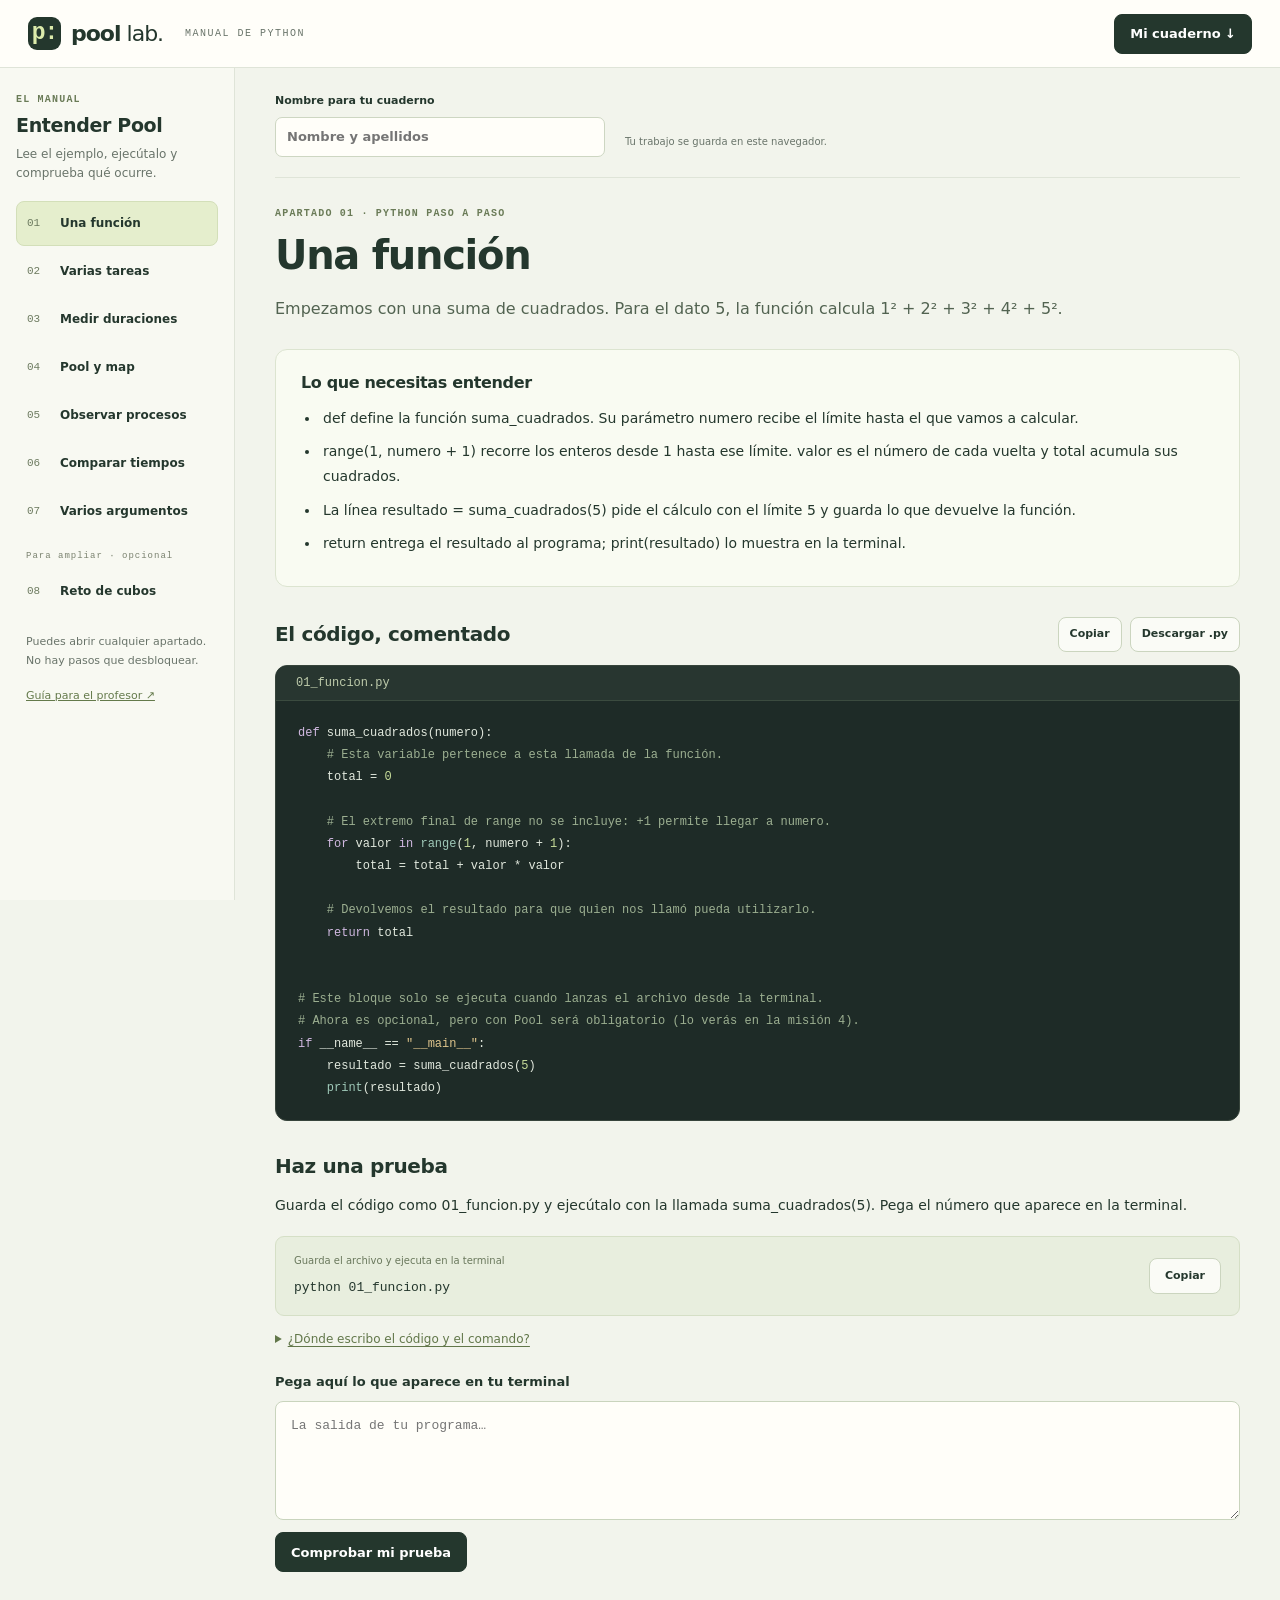
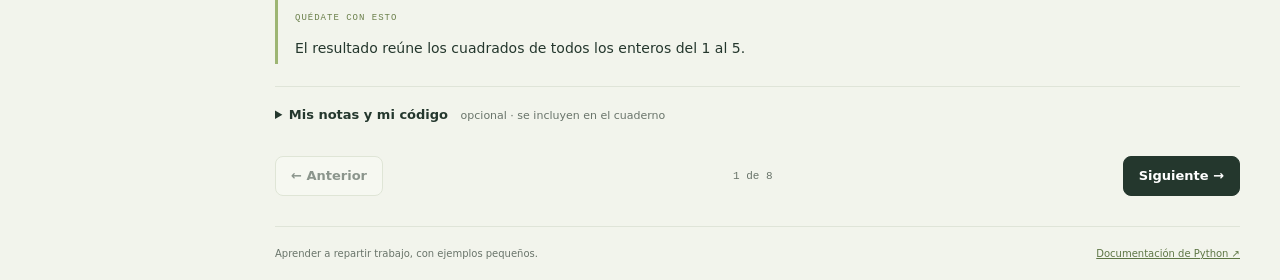
==== commit 429da94a: "Simplifica map y mantiene starmap en el recorrido principal Retira chunksize del programa de observa" ====
--- a/2627/20261023/index.html
+++ b/2627/20261023/index.html
@@ -46,5 +46,5 @@
   <div class="toast" id="toast" role="status" hidden></div>
   <noscript>Activa JavaScript para ver los ejemplos y comprobar tus pruebas.</noscript>
   <script src="./vendor/pdf-lib.min.js" defer></script>
-  <script type="module" src="./manual.js?v=20261023-simple1"></script>
+  <script type="module" src="./manual.js?v=20261023-simple2"></script>
 </body></html>
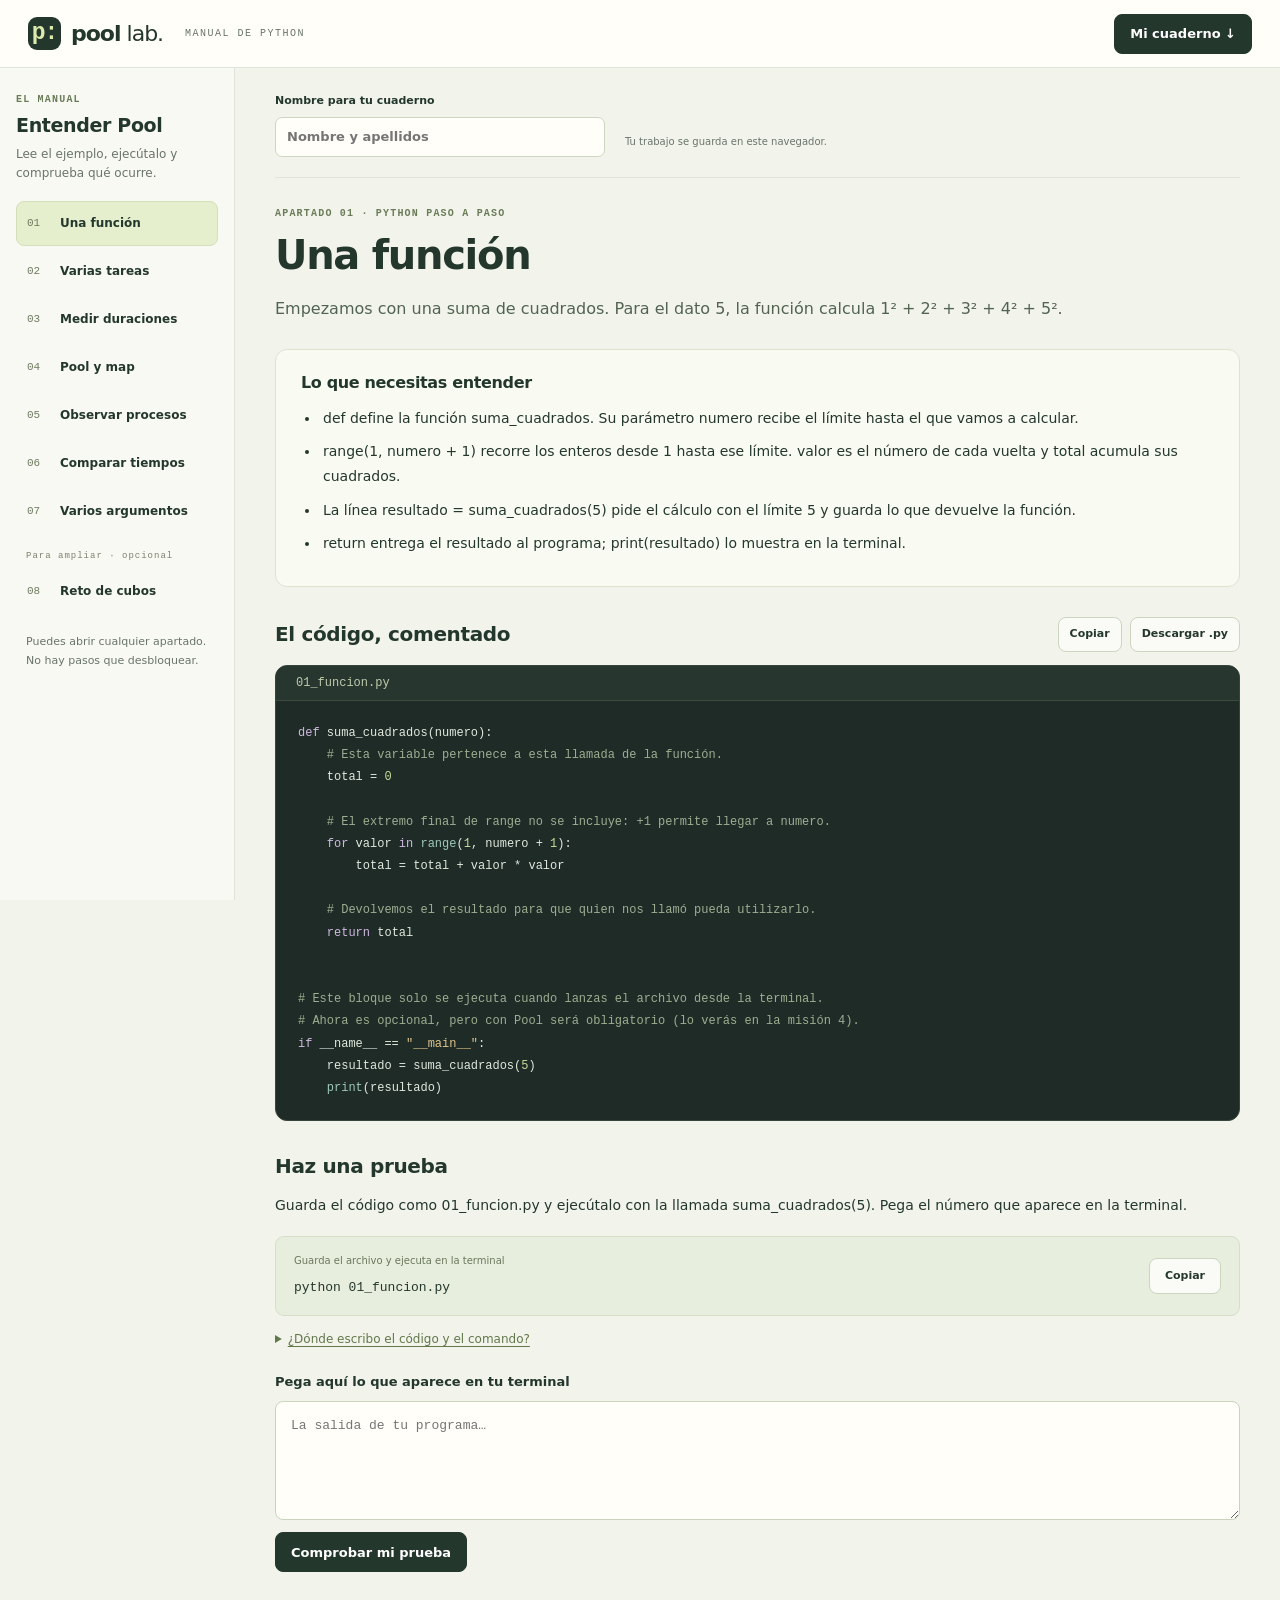
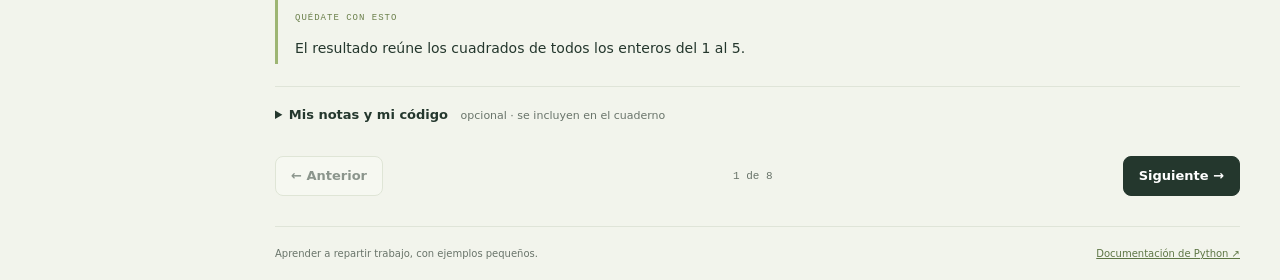
==== commit 6a458137: "Retira el enlace a la guía del profesor del menú del manual" ====
--- a/2627/20261023/index.html
+++ b/2627/20261023/index.html
@@ -20,7 +20,6 @@
       <p class="eyebrow">EL MANUAL</p><h2>Entender Pool</h2><p class="sidebar-intro">Lee el ejemplo, ejecútalo y comprueba qué ocurre.</p>
       <nav id="lesson-nav" aria-label="Apartados del manual"></nav>
       <p class="sidebar-note">Puedes abrir cualquier apartado.<br>No hay pasos que desbloquear.</p>
-      <a class="source-link" href="./readme.md" target="_blank" rel="noopener">Guía para el profesor ↗</a>
     </aside>
     <main id="lesson" class="main" tabindex="-1">
       <div class="identity"><label for="student-name">Nombre para tu cuaderno<input id="student-name" name="name" autocomplete="name" maxlength="80" placeholder="Nombre y apellidos"></label><p id="save-status" role="status">Tu trabajo se guarda en este navegador.</p></div>
